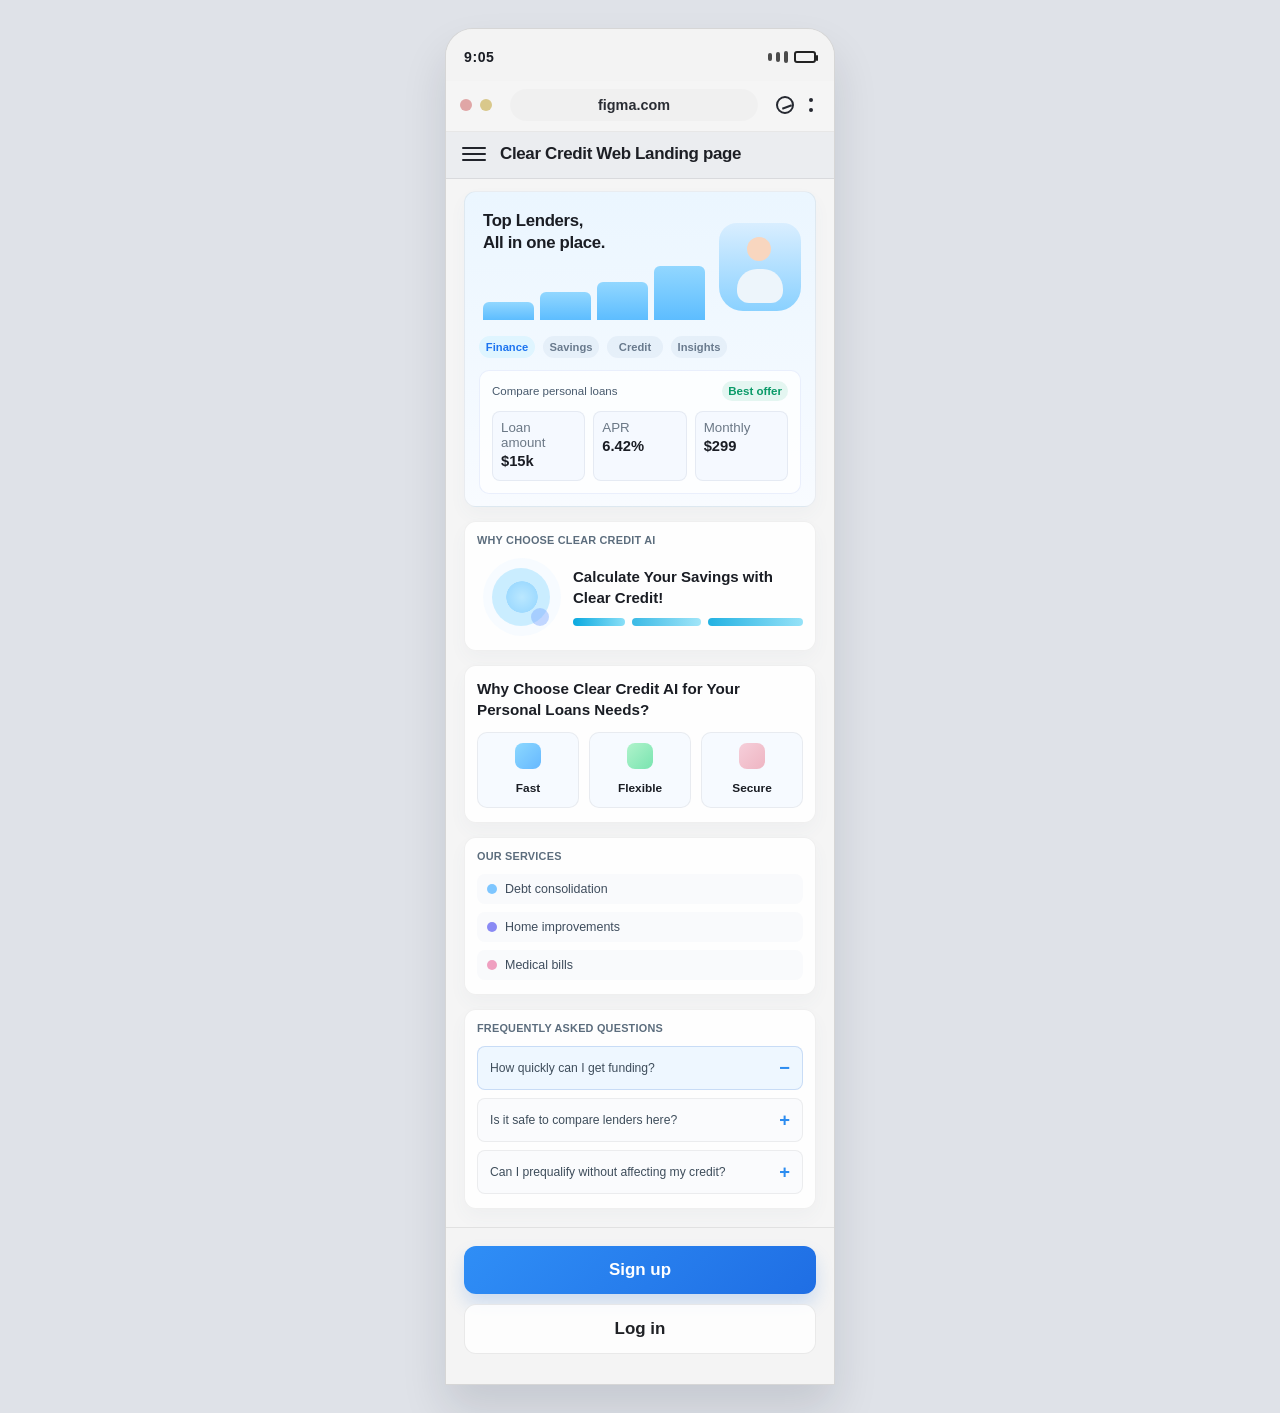
==== index.html @ 27a38cc0 "chore: initial project structure" ====
﻿<!DOCTYPE html>
<html lang="en">
  <head>
    <meta charset="UTF-8" />
    <meta name="viewport" content="width=device-width, initial-scale=1.0" />
    <title>Clear Credit Web Landing page</title>
    <link rel="stylesheet" href="css/base.css" />
    <link rel="stylesheet" href="css/layout.css" />
    <link rel="stylesheet" href="css/components.css" />
    <link rel="stylesheet" href="css/sections.css" />
  </head>
  <body>
    <div class="phone-shell">
      <div class="status-bar">
        <div class="time">9:05</div>
        <div class="status-icons" aria-label="device status">
          <span class="signal signal-1"></span>
          <span class="signal signal-2"></span>
          <span class="signal signal-3"></span>
          <span class="battery"></span>
        </div>
      </div>

      <div class="browser-bar">
        <div class="browser-controls">
          <span class="close"></span>
          <span class="minimize"></span>
        </div>
        <div class="url-bar">figma.com</div>
        <div class="browser-actions">
          <span class="share"></span>
          <span class="menu-dots"></span>
        </div>
      </div>

      <header class="page-header">
        <button class="menu-button" type="button" aria-label="Menu">
          <span></span><span></span><span></span>
        </button>
        <h1>Clear Credit Web Landing page</h1>
      </header>

      <main class="device-content">
        <section class="mock-card hero-card">
          <div class="card-top">
            <div class="mini-panel">
              <h2>Top Lenders,<br />All in one place.</h2>
              <div class="mini-graph">
                <span></span><span></span><span></span><span></span>
              </div>
            </div>
            <div class="avatar"></div>
          </div>

          <div class="pill-row">
            <span class="pill active">Finance</span>
            <span class="pill">Savings</span>
            <span class="pill">Credit</span>
            <span class="pill">Insights</span>
          </div>

          <div class="comparison-card">
            <div class="comparison-header">
              <span>Compare personal loans</span>
              <span class="small-badge">Best offer</span>
            </div>
            <div class="comparison-body">
              <div class="stat-box">
                <small>Loan amount</small>
                <strong>$15k</strong>
              </div>
              <div class="stat-box">
                <small>APR</small>
                <strong>6.42%</strong>
              </div>
              <div class="stat-box">
                <small>Monthly</small>
                <strong>$299</strong>
              </div>
            </div>
          </div>
        </section>

        <section class="mock-card feature-card">
          <div class="section-label">Why choose Clear Credit AI</div>
          <div class="feature-head">
            <div class="feature-illustration"></div>
            <div class="feature-info">
              <h3>Calculate Your Savings with Clear Credit!</h3>
              <div class="slider-row">
                <span class="bar bar-short"></span>
                <span class="bar bar-mid"></span>
                <span class="bar bar-long"></span>
              </div>
            </div>
          </div>
        </section>

        <section class="mock-card column-card">
          <h3>Why Choose Clear Credit AI for Your Personal Loans Needs?</h3>
          <div class="three-col">
            <div class="tile">
              <span class="tile-icon icon-one"></span>
              <strong>Fast</strong>
            </div>
            <div class="tile">
              <span class="tile-icon icon-two"></span>
              <strong>Flexible</strong>
            </div>
            <div class="tile">
              <span class="tile-icon icon-three"></span>
              <strong>Secure</strong>
            </div>
          </div>
        </section>

        <section class="mock-card info-card">
          <div class="section-label">Our services</div>
          <div class="service-list">
            <div class="service-item">
              <span class="dot dot-blue"></span>
              <p>Debt consolidation</p>
            </div>
            <div class="service-item">
              <span class="dot dot-purple"></span>
              <p>Home improvements</p>
            </div>
            <div class="service-item">
              <span class="dot dot-pink"></span>
              <p>Medical bills</p>
            </div>
          </div>
        </section>

        <section class="mock-card faq-card">
          <div class="section-label">Frequently asked questions</div>
          <div class="faq-item open">
            <span>How quickly can I get funding?</span>
            <strong>−</strong>
          </div>
          <div class="faq-item">
            <span>Is it safe to compare lenders here?</span>
            <strong>+</strong>
          </div>
          <div class="faq-item">
            <span>Can I prequalify without affecting my credit?</span>
            <strong>+</strong>
          </div>
        </section>
      </main>

      <footer class="cta-footer">
        <button class="cta-btn primary" type="button">Sign up</button>
        <button class="cta-btn secondary" type="button">Log in</button>
      </footer>
    </div>

    <script type="module" src="js/main.js"></script>
  </body>
</html>
---- css/base.css ----
﻿:root {
  --page-bg: #dfe2e8;
  --shell-bg: #f5f5f5;
  --card-bg: #ffffff;
  --soft-bg: #eef7ff;
  --soft-blue: #dfeeff;
  --primary: #1d73f5;
  --primary-dark: #0d4ad3;
  --text: #1a1d24;
  --muted: #6d7584;
  --line: #dfe4eb;
  --dark: #2d2d32;
  --green: #0db986;
  --shadow: 0 18px 30px rgba(21, 34, 60, 0.08);
}

* {
  box-sizing: border-box;
}

html, body {
  margin: 0;
  min-height: 100%;
  font-family: "Segoe UI", Tahoma, Geneva, Verdana, sans-serif;
  background: var(--page-bg);
  color: var(--text);
}

body {
  display: flex;
  justify-content: center;
  align-items: flex-start;
  padding: 28px 0;
}

a,
button {
  font: inherit;
}

button {
  border: 0;
  background: none;
  cursor: pointer;
}

img {
  max-width: 100%;
  display: block;
}
---- css/layout.css ----
﻿.phone-shell {
  width: 390px;
  min-height: 840px;
  background: #f2f2f2;
  border: 1px solid rgba(0, 0, 0, 0.12);
  border-radius: 32px 32px 0 0;
  box-shadow: 0 25px 45px rgba(22, 32, 50, 0.16);
  overflow: hidden;
}

.status-bar {
  display: flex;
  align-items: center;
  justify-content: space-between;
  height: 52px;
  padding: 10px 18px 0;
  background: #f3f3f3;
  font-size: 0.95rem;
  font-weight: 700;
}

.time {
  letter-spacing: 0.04em;
}

.status-icons {
  display: flex;
  align-items: center;
  gap: 6px;
}

.signal {
  width: 4px;
  border-radius: 999px;
  display: inline-block;
  background: #222;
  opacity: 0.8;
}

.signal-1 { height: 8px; }
.signal-2 { height: 10px; }
.signal-3 { height: 12px; }

.battery {
  width: 22px;
  height: 12px;
  border: 2px solid #222;
  border-radius: 3px;
  position: relative;
  display: inline-block;
  margin-left: 2px;
}

.battery::after {
  content: "";
  position: absolute;
  right: -4px;
  top: 2px;
  width: 2px;
  height: 6px;
  border-radius: 2px;
  background: #222;
}

.browser-bar {
  display: flex;
  align-items: center;
  justify-content: space-between;
  gap: 10px;
  background: #f5f5f5;
  padding: 8px 14px 10px;
  border-bottom: 1px solid rgba(0, 0, 0, 0.06);
}

.browser-controls {
  display: flex;
  align-items: center;
  gap: 8px;
}

.browser-controls span {
  width: 12px;
  height: 12px;
  border-radius: 50%;
  display: inline-block;
  background: #d2d2d2;
}

.close {
  background: #e0a6a6 !important;
}

.minimize {
  background: #d9c88b !important;
}

.url-bar {
  flex: 1;
  text-align: center;
  font-weight: 600;
  color: #2a2d34;
  background: rgba(0, 0, 0, 0.02);
  border-radius: 999px;
  padding: 8px 10px;
  margin: 0 8px;
  font-size: 0.95rem;
}

.browser-actions {
  display: flex;
  align-items: center;
  gap: 10px;
}

.share {
  width: 18px;
  height: 18px;
  border: 2px solid #2a2d34;
  border-radius: 50%;
  position: relative;
  display: inline-block;
}

.share::before {
  content: "";
  position: absolute;
  width: 8px;
  height: 2px;
  background: #2a2d34;
  left: 4px;
  top: 8px;
  transform: rotate(-20deg);
}

.menu-dots {
  position: relative;
  width: 18px;
  height: 18px;
  display: inline-block;
}

.menu-dots::before,
.menu-dots::after,
.menu-dots span {
  content: "";
  position: absolute;
  width: 4px;
  height: 4px;
  border-radius: 50%;
  background: #2a2d34;
  left: 50%;
  transform: translateX(-50%);
}

.menu-dots::before { top: 2px; }
.menu-dots::after { bottom: 2px; }
.menu-dots span { top: 7px; }

.page-header {
  display: flex;
  align-items: center;
  gap: 16px;
  background: #ebecef;
  border-bottom: 1px solid rgba(0, 0, 0, 0.08);
  padding: 10px 16px 12px;
}

.menu-button {
  width: 24px;
  height: 24px;
  display: flex;
  flex-direction: column;
  justify-content: center;
  gap: 4px;
  padding: 0;
}

.menu-button span {
  width: 100%;
  height: 2px;
  background: #1b1c20;
  border-radius: 2px;
  display: block;
}

.page-header h1 {
  margin: 0;
  font-size: 1.08rem;
  font-weight: 700;
  letter-spacing: -0.02em;
  color: #1d1f25;
}

.device-content {
  background: #f5f5f5;
  padding: 12px 18px 18px;
  display: flex;
  flex-direction: column;
  gap: 14px;
}

.mock-card {
  background: rgba(255, 255, 255, 0.88);
  border: 1px solid rgba(0, 0, 0, 0.06);
  border-radius: 12px;
  box-shadow: 0 6px 16px rgba(80, 101, 138, 0.04);
}

.hero-card {
  background: linear-gradient(180deg, #ebf6ff 0%, #f7fbff 100%);
  padding: 14px 14px 12px;
}

.card-top {
  display: flex;
  align-items: center;
  justify-content: space-between;
  gap: 8px;
}

.mini-panel {
  flex: 1;
  padding: 8px 10px 12px;
}

.mini-panel h2 {
  margin: 0 0 12px;
  font-size: 1.05rem;
  line-height: 1.3;
  letter-spacing: -0.02em;
}

.mini-graph {
  display: flex;
  align-items: end;
  gap: 6px;
  height: 50px;
}

.mini-graph span {
  display: block;
  flex: 1;
  background: linear-gradient(180deg, #8ad7ff, #5ab6ff);
  border-radius: 6px 6px 0 0;
}

.mini-graph span:nth-child(1) { height: 35%; }
.mini-graph span:nth-child(2) { height: 55%; }
.mini-graph span:nth-child(3) { height: 70%; }
.mini-graph span:nth-child(4) { height: 100%; }

.avatar {
  width: 84px;
  height: 92px;
  border-radius: 18px 18px 24px 24px;
  background: linear-gradient(180deg, #cfe8ff 0%, #8fd3ff 100%);
  position: relative;
  overflow: hidden;
}

.avatar::before {
  content: "";
  position: absolute;
  width: 26px;
  height: 26px;
  background: #f9d9c3;
  border-radius: 50%;
  left: 28px;
  top: 16px;
}

.avatar::after {
  content: "";
  position: absolute;
  width: 48px;
  height: 36px;
  background: #f4f8fb;
  border-radius: 22px 22px 10px 10px;
  left: 18px;
  bottom: 8px;
}

.pill-row {
  display: flex;
  flex-wrap: wrap;
  gap: 8px;
  padding: 10px 4px 12px;
}

.pill {
  display: inline-flex;
  align-items: center;
  justify-content: center;
  min-width: 54px;
  height: 22px;
  border-radius: 999px;
  background: rgba(115, 148, 190, 0.08);
  color: #697786;
  font-size: 0.7rem;
  font-weight: 600;
}

.pill.active {
  background: #dff5ff;
  color: #1f75f2;
}

.comparison-card {
  background: rgba(255, 255, 255, 0.8);
  border: 1px solid rgba(18, 69, 210, 0.08);
  border-radius: 10px;
  padding: 10px 12px 12px;
}

.comparison-header {
  display: flex;
  justify-content: space-between;
  align-items: center;
  font-size: 0.72rem;
  color: #3d5369;
  margin-bottom: 12px;
}

.small-badge {
  display: inline-flex;
  align-items: center;
  justify-content: center;
  padding: 4px 7px;
  border-radius: 999px;
  background: rgba(22, 180, 117, 0.1);
  color: #168c64;
  font-weight: 700;
}

.comparison-body {
  display: grid;
  grid-template-columns: repeat(3, minmax(0, 1fr));
  gap: 8px;
}

.stat-box {
  background: #f8fbff;
  border-radius: 8px;
  padding: 8px 8px 10px;
  border: 1px solid var(--line);
}

.stat-box small {
  display: block;
  color: #6a7585;
  margin-bottom: 2px;
}

.stat-box strong {
  font-size: 0.9rem;
}

.feature-card {
  padding: 12px 12px 14px;
}

.section-label {
  font-size: 0.68rem;
  letter-spacing: 0.02em;
  text-transform: uppercase;
  color: #5c6d7d;
  font-weight: 700;
  margin-bottom: 12px;
}

.feature-head {
  display: flex;
  align-items: center;
  gap: 12px;
}

.feature-illustration {
  width: 78px;
  height: 78px;
  border-radius: 50%;
  background: radial-gradient(circle at center, #dff2ff 0%, #b3e4ff 28%, #f5f8fb 30%, #f5f8fb 100%);
  position: relative;
  margin-left: 6px;
}

.feature-illustration::before,
.feature-illustration::after {
  content: "";
  position: absolute;
  border-radius: 50%;
}

.feature-illustration::before {
  left: 9px;
  top: 12px;
  width: 58px;
  height: 58px;
  background: rgba(117, 214, 255, 0.35);
}

.feature-illustration::after {
  right: 12px;
  bottom: 10px;
  width: 18px;
  height: 18px;
  background: rgba(120, 179, 255, 0.4);
}

.feature-info {
  flex: 1;
}

.feature-info h3 {
  margin: 0 0 10px;
  font-size: 0.94rem;
  line-height: 1.4;
}

.slider-row {
  display: flex;
  align-items: center;
  gap: 7px;
}

.bar {
  display: block;
  height: 8px;
  border-radius: 999px;
  background: linear-gradient(90deg, #0ca7db, #7bd5ee);
}

.bar-short { width: 32%; }
.bar-mid { width: 42%; opacity: 0.8; }
.bar-long { width: 58%; opacity: 0.9; }

.column-card {
  padding: 12px 12px 14px;
}

.column-card h3 {
  margin: 0 0 12px;
  font-size: 0.95rem;
  line-height: 1.45;
}

.three-col {
  display: grid;
  grid-template-columns: repeat(3, minmax(0, 1fr));
  gap: 10px;
}

.tile {
  background: #f5f9ff;
  border: 1px solid var(--line);
  border-radius: 10px;
  padding: 10px 8px 12px;
  text-align: center;
}

.tile-icon {
  width: 26px;
  height: 26px;
  display: inline-block;
  border-radius: 8px;
  margin-bottom: 6px;
}

.icon-one { background: linear-gradient(135deg, #8ad9ff, #69b5ff); }
.icon-two { background: linear-gradient(135deg, #b7f5cb, #6fe6b0); }
.icon-three { background: linear-gradient(135deg, #f9d0d8, #f3a2b3); }

.tile strong {
  display: block;
  font-size: 0.74rem;
}

.info-card {
  padding: 12px;
}

.service-list {
  display: grid;
  gap: 8px;
}

.service-item {
  display: flex;
  align-items: center;
  gap: 8px;
  background: #f9fafc;
  border-radius: 8px;
  padding: 8px 10px;
}

.service-item p {
  margin: 0;
  font-size: 0.8rem;
  color: #3e4d5d;
}

.dot {
  width: 10px;
  height: 10px;
  border-radius: 50%;
  display: inline-block;
}

.dot-blue { background: #6ebcff; }
.dot-purple { background: #8f86f4; }
.dot-pink { background: #eb9bbc; }

.faq-card {
  padding: 12px 12px 10px;
}

.faq-item {
  display: flex;
  align-items: center;
  justify-content: space-between;
  gap: 10px;
  background: #fafbfd;
  border: 1px solid var(--line);
  border-radius: 8px;
  padding: 10px 12px;
  font-size: 0.76rem;
  color: #3f4d5a;
  margin-top: 8px;
}

.faq-item strong {
  font-size: 1.1rem;
  color: #2d87f0;
}

.faq-item.open {
  background: #eef7ff;
  border-color: rgba(25, 93, 204, 0.18);
}

.cta-footer {
  background: #f4f4f4;
  border-top: 1px solid rgba(0, 0, 0, 0.08);
  padding: 18px 18px 20px;
}

.cta-btn {
  width: 100%;
  padding: 14px 18px;
  border-radius: 12px;
  font-weight: 700;
  font-size: 1.06rem;
  margin-bottom: 10px;
}

.cta-btn.primary {
  background: linear-gradient(135deg, #2b8df6, #1d6ae4);
  color: #fff;
  box-shadow: 0 12px 20px rgba(32, 104, 214, 0.18);
}

.cta-btn.secondary {
  background: rgba(255, 255, 255, 0.9);
  color: #1d2129;
  border: 1px solid rgba(0, 0, 0, 0.08);
}
---- css/components.css ----
﻿.page-header h1,
.device-content,
.browser-bar,
.status-bar,
.cta-footer,
.page-header {
  max-width: 100%;
}

.browser-actions .menu-dots {
  position: relative;
}

.browser-actions .menu-dots span {
  position: absolute;
  width: 4px;
  height: 4px;
  border-radius: 50%;
  background: #2d2d32;
  left: 50%;
  transform: translateX(-50%);
}

.browser-actions .menu-dots::before,
.browser-actions .menu-dots::after {
  content: "";
  position: absolute;
  width: 4px;
  height: 4px;
  border-radius: 50%;
  background: #2d2d32;
  left: 50%;
  transform: translateX(-50%);
}

.browser-actions .menu-dots::before { top: 0; }
.browser-actions .menu-dots::after { bottom: 0; }
.browser-actions .menu-dots span { top: 7px; }
---- css/sections.css ----
﻿.phone-shell {
  position: relative;
  width: 390px;
  min-height: 840px;
  background: #f3f3f3;
  border-radius: 28px 28px 0 0;
  border: 1px solid rgba(0, 0, 0, 0.12);
  box-shadow: 0 25px 45px rgba(20, 28, 38, 0.12);
  overflow: hidden;
}

.phone-shell::before,
.phone-shell::after {
  content: "";
  position: absolute;
  border-radius: 50%;
  background: rgba(127, 200, 255, 0.18);
  z-index: 0;
}

.phone-shell::before {
  width: 260px;
  height: 260px;
  left: -110px;
  top: 150px;
}

.phone-shell::after {
  width: 260px;
  height: 260px;
  right: -110px;
  bottom: 150px;
}

.status-bar,
.browser-bar,
.page-header,
.device-content,
.cta-footer {
  position: relative;
  z-index: 1;
}

.status-bar {
  display: flex;
  justify-content: space-between;
  align-items: center;
  padding: 12px 18px 8px;
  background: #f3f3f3;
  font-size: 0.88rem;
  font-weight: 700;
}

.status-icons {
  display: flex;
  align-items: center;
  gap: 4px;
}

.signal {
  display: inline-block;
  width: 4px;
  border-radius: 999px;
  background: #222;
}

.signal-1 { height: 8px; }
.signal-2 { height: 10px; }
.signal-3 { height: 12px; }

.battery {
  width: 22px;
  height: 12px;
  border: 2px solid #222;
  border-radius: 3px;
  position: relative;
  display: inline-block;
}

.battery::after {
  content: "";
  position: absolute;
  right: -4px;
  top: 2px;
  width: 2px;
  height: 6px;
  border-radius: 2px;
  background: #222;
}

.browser-bar {
  display: flex;
  align-items: center;
  justify-content: space-between;
  gap: 10px;
  background: #f5f5f5;
  padding: 8px 14px 10px;
  border-bottom: 1px solid rgba(0,0,0,0.06);
}

.browser-controls,
.browser-actions {
  display: flex;
  align-items: center;
  gap: 8px;
}

.browser-controls span {
  display: inline-block;
  width: 12px;
  height: 12px;
  border-radius: 50%;
  background: #d8d8d8;
}

.browser-controls .close { background: #d9a4a4; }
.browser-controls .minimize { background: #d7cf97; }

.url-bar {
  flex: 1;
  padding: 8px 12px;
  text-align: center;
  background: rgba(0,0,0,0.02);
  border-radius: 999px;
  font-size: 0.9rem;
  font-weight: 600;
}

.browser-actions .share {
  width: 18px;
  height: 18px;
  border: 2px solid #262931;
  border-radius: 50%;
  position: relative;
}

.browser-actions .share::before {
  content: "";
  position: absolute;
  width: 10px;
  height: 2px;
  background: #262931;
  left: 4px;
  top: 8px;
  transform: rotate(-20deg);
}

.browser-actions .menu-dots {
  width: 18px;
  height: 18px;
  position: relative;
}

.browser-actions .menu-dots::before,
.browser-actions .menu-dots::after,
.browser-actions .menu-dots span {
  content: "";
  position: absolute;
  left: 50%;
  width: 4px;
  height: 4px;
  border-radius: 50%;
  background: #262931;
  transform: translateX(-50%);
}

.browser-actions .menu-dots::before { top: 2px; }
.browser-actions .menu-dots::after { bottom: 2px; }
.browser-actions .menu-dots span { top: 7px; }

.page-header {
  display: flex;
  align-items: center;
  gap: 14px;
  background: #ebedf0;
  padding: 10px 16px 12px;
  border-bottom: 1px solid rgba(0,0,0,0.08);
}

.menu-button {
  width: 24px;
  height: 24px;
  display: flex;
  flex-direction: column;
  justify-content: center;
  gap: 4px;
  padding: 0;
}

.menu-button span {
  display: block;
  height: 2px;
  width: 100%;
  border-radius: 2px;
  background: #21242b;
}

.page-header h1 {
  margin: 0;
  font-size: 1.06rem;
  font-weight: 700;
  letter-spacing: -0.02em;
}

.device-content {
  position: relative;
  display: flex;
  flex-direction: column;
  gap: 14px;
  background: #f5f5f5;
  padding: 12px 18px 18px;
}

.device-content::before {
  content: "";
  position: absolute;
  left: 50%;
  top: 24px;
  width: 210px;
  height: 210px;
  border-radius: 50%;
  transform: translateX(-50%);
  background: rgba(136, 208, 255, 0.12);
  z-index: 0;
}

.mock-card {
  position: relative;
  z-index: 1;
  background: rgba(255,255,255,0.9);
  border: 1px solid rgba(0,0,0,0.06);
  border-radius: 12px;
  box-shadow: 0 8px 18px rgba(85, 96, 116, 0.04);
}

.hero-card {
  background: linear-gradient(180deg, #ebf6ff 0%, #f8fbff 100%);
  padding: 14px 14px 12px;
}

.card-top {
  display: flex;
  justify-content: space-between;
  align-items: center;
  gap: 10px;
}

.mini-panel {
  flex: 1;
  padding: 4px 4px 8px;
}

.mini-panel h2 {
  margin: 0 0 12px;
  font-size: 1.05rem;
  line-height: 1.3;
  letter-spacing: -0.02em;
}

.mini-graph {
  display: flex;
  align-items: end;
  gap: 6px;
  height: 54px;
}

.mini-graph span {
  display: block;
  flex: 1;
  background: linear-gradient(180deg, #92d7ff, #5dbdff);
  border-radius: 6px 6px 0 0;
}

.mini-graph span:nth-child(1) { height: 32%; }
.mini-graph span:nth-child(2) { height: 52%; }
.mini-graph span:nth-child(3) { height: 70%; }
.mini-graph span:nth-child(4) { height: 100%; }

.avatar {
  width: 82px;
  height: 88px;
  border-radius: 18px 18px 24px 24px;
  background: linear-gradient(180deg, #d9eeff 0%, #8ad1ff 100%);
  position: relative;
  overflow: hidden;
}

.avatar::before {
  content: "";
  position: absolute;
  width: 24px;
  height: 24px;
  border-radius: 50%;
  left: 28px;
  top: 14px;
  background: #f8d6bf;
}

.avatar::after {
  content: "";
  position: absolute;
  left: 18px;
  bottom: 8px;
  width: 46px;
  height: 34px;
  border-radius: 20px 20px 12px 12px;
  background: #edf5fb;
}

.pill-row {
  display: flex;
  flex-wrap: wrap;
  gap: 8px;
  padding: 8px 0 12px;
}

.pill {
  background: rgba(90, 130, 180, 0.08);
  color: #697a8d;
  border-radius: 999px;
  display: inline-flex;
  align-items: center;
  justify-content: center;
  min-width: 56px;
  height: 22px;
  font-size: 0.7rem;
  font-weight: 600;
}

.pill.active {
  background: #dff5ff;
  color: #1d74f0;
}

.comparison-card {
  background: rgba(255,255,255,0.72);
  border: 1px solid rgba(18, 69, 210, 0.08);
  border-radius: 10px;
  padding: 10px 12px 12px;
}

.comparison-header {
  display: flex;
  justify-content: space-between;
  align-items: center;
  color: #485a6d;
  font-size: 0.72rem;
  margin-bottom: 10px;
}

.small-badge {
  display: inline-flex;
  padding: 4px 6px;
  border-radius: 999px;
  background: rgba(24, 180, 119, 0.1);
  color: #0a9a68;
  font-weight: 700;
}

.comparison-body {
  display: grid;
  grid-template-columns: repeat(3, minmax(0, 1fr));
  gap: 8px;
}

.stat-box {
  background: #f5f9ff;
  border: 1px solid rgba(23, 47, 84, 0.07);
  border-radius: 8px;
  padding: 8px 8px 10px;
}

.stat-box small {
  display: block;
  color: #6b7886;
  margin-bottom: 2px;
}

.stat-box strong {
  font-size: 0.92rem;
}

.feature-card,
.column-card,
.info-card,
.faq-card {
  padding: 12px 12px 14px;
}

.feature-head {
  display: flex;
  align-items: center;
  gap: 12px;
}

.feature-illustration {
  width: 78px;
  height: 78px;
  border-radius: 50%;
  position: relative;
  background: radial-gradient(circle at center, #dff3ff 0%, #b4dfff 28%, #f7fbff 29%, #f7fbff 100%);
}

.feature-illustration::before,
.feature-illustration::after {
  content: "";
  position: absolute;
  border-radius: 50%;
}

.feature-illustration::before {
  width: 58px;
  height: 58px;
  left: 9px;
  top: 10px;
  background: rgba(118, 209, 255, 0.35);
}

.feature-illustration::after {
  width: 18px;
  height: 18px;
  right: 12px;
  bottom: 10px;
  background: rgba(113, 160, 255, 0.4);
}

.feature-info {
  flex: 1;
}

.feature-info h3 {
  margin: 0 0 10px;
  font-size: 0.94rem;
  line-height: 1.38;
}

.slider-row {
  display: flex;
  align-items: center;
  gap: 7px;
}

.bar {
  display: block;
  height: 8px;
  border-radius: 999px;
  background: linear-gradient(90deg, #0aa9df, #8adff7);
}

.bar-short { width: 32%; }
.bar-mid { width: 42%; }
.bar-long { width: 58%; }

.column-card h3 {
  margin: 0 0 12px;
  font-size: 0.95rem;
  line-height: 1.4;
}

.three-col {
  display: grid;
  grid-template-columns: repeat(3, minmax(0, 1fr));
  gap: 10px;
}

.tile {
  background: #f6faff;
  border: 1px solid rgba(0,0,0,0.06);
  border-radius: 10px;
  text-align: center;
  padding: 10px 8px 12px;
}

.tile-icon {
  display: inline-block;
  width: 26px;
  height: 26px;
  border-radius: 8px;
  margin-bottom: 8px;
}

.icon-one { background: linear-gradient(135deg, #8cd8ff, #66b8ff); }
.icon-two { background: linear-gradient(135deg, #b0f3cb, #79e4b0); }
.icon-three { background: linear-gradient(135deg, #f6cfda, #eeb5c2); }

.tile strong {
  display: block;
  font-size: 0.74rem;
}

.service-list {
  display: grid;
  gap: 8px;
}

.service-item {
  display: flex;
  align-items: center;
  gap: 8px;
  padding: 8px 10px;
  border-radius: 8px;
  background: #f9fafc;
}

.service-item p {
  margin: 0;
  font-size: 0.78rem;
  color: #3f4d5d;
}

.dot {
  width: 10px;
  height: 10px;
  border-radius: 50%;
  display: inline-block;
}

.dot-blue { background: #7ec6ff; }
.dot-purple { background: #8a8af4; }
.dot-pink { background: #ef9fc0; }

.faq-item {
  display: flex;
  align-items: center;
  justify-content: space-between;
  gap: 10px;
  background: #fafbfd;
  border: 1px solid rgba(0,0,0,0.06);
  border-radius: 8px;
  padding: 10px 12px;
  font-size: 0.76rem;
  color: #3e4d5b;
  margin-top: 8px;
}

.faq-item strong {
  font-size: 1.15rem;
  color: #2c8cf0;
}

.faq-item.open {
  background: #eef7ff;
  border-color: rgba(30, 97, 205, 0.18);
}

.cta-footer {
  background: #f4f4f4;
  border-top: 1px solid rgba(0,0,0,0.08);
  padding: 18px 18px 20px;
}

.cta-btn {
  width: 100%;
  border-radius: 12px;
  padding: 14px 18px;
  font-size: 1.06rem;
  font-weight: 700;
  margin-bottom: 10px;
}

.cta-btn.primary {
  background: linear-gradient(135deg, #2f8ef6, #1f6ee4);
  color: #fff;
  box-shadow: 0 10px 18px rgba(28, 111, 220, 0.18);
}

.cta-btn.secondary {
  background: rgba(255,255,255,0.81);
  color: #1f2125;
  border: 1px solid rgba(0,0,0,0.08);
}

@media (max-width: 420px) {
  .phone-shell {
    width: 100vw;
    border-radius: 0;
  }
}
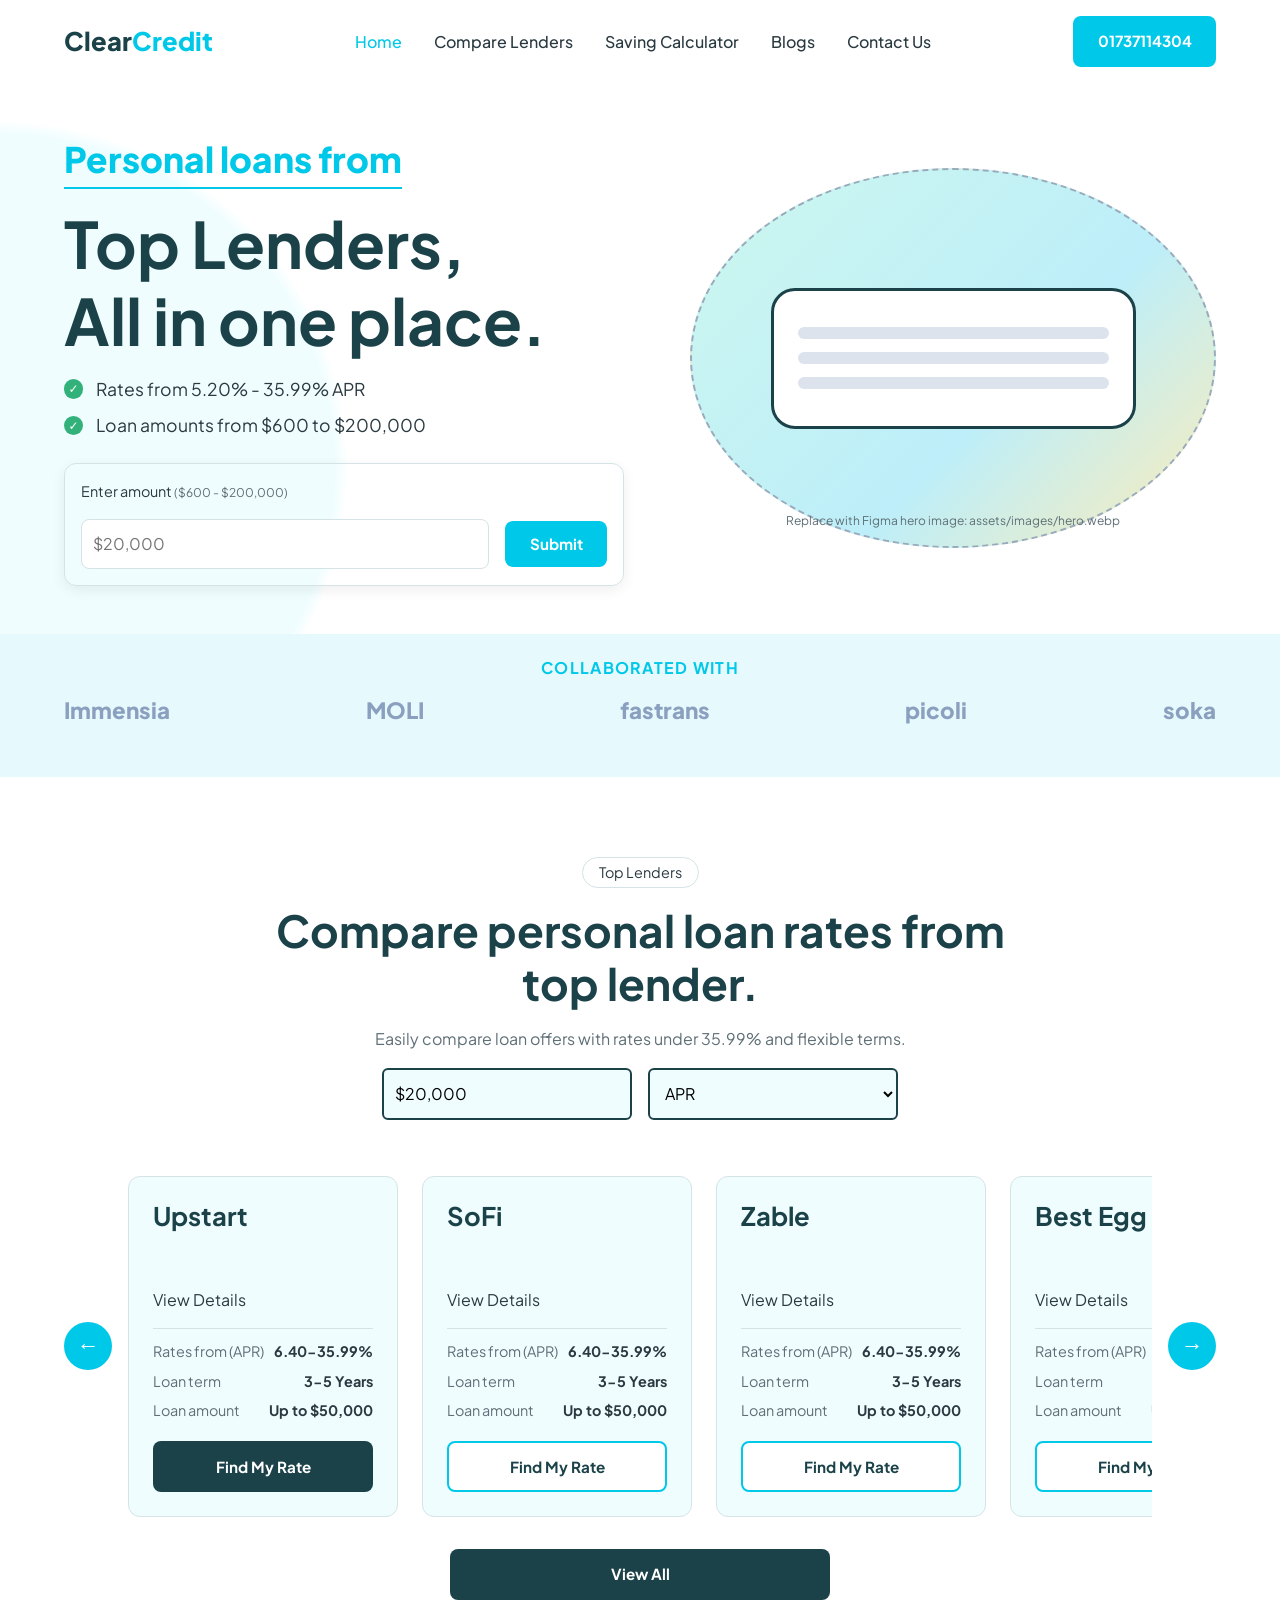
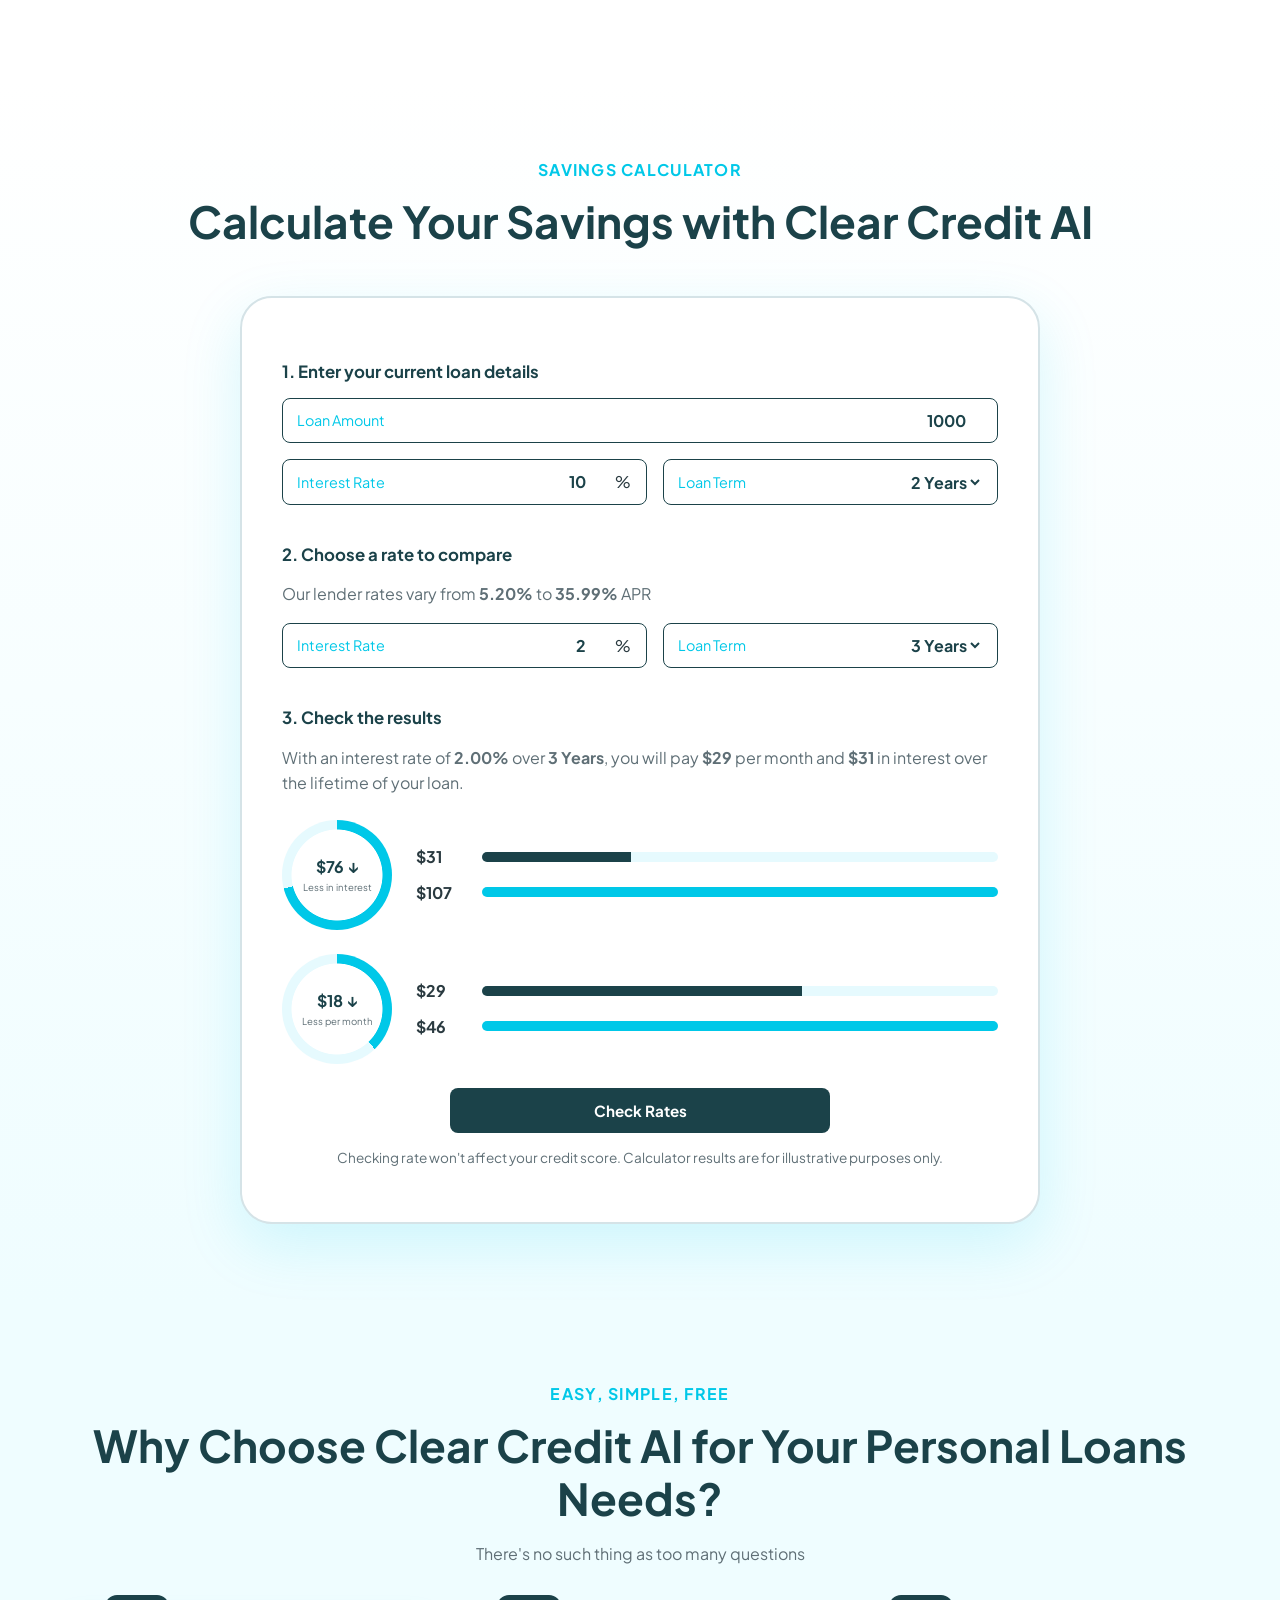
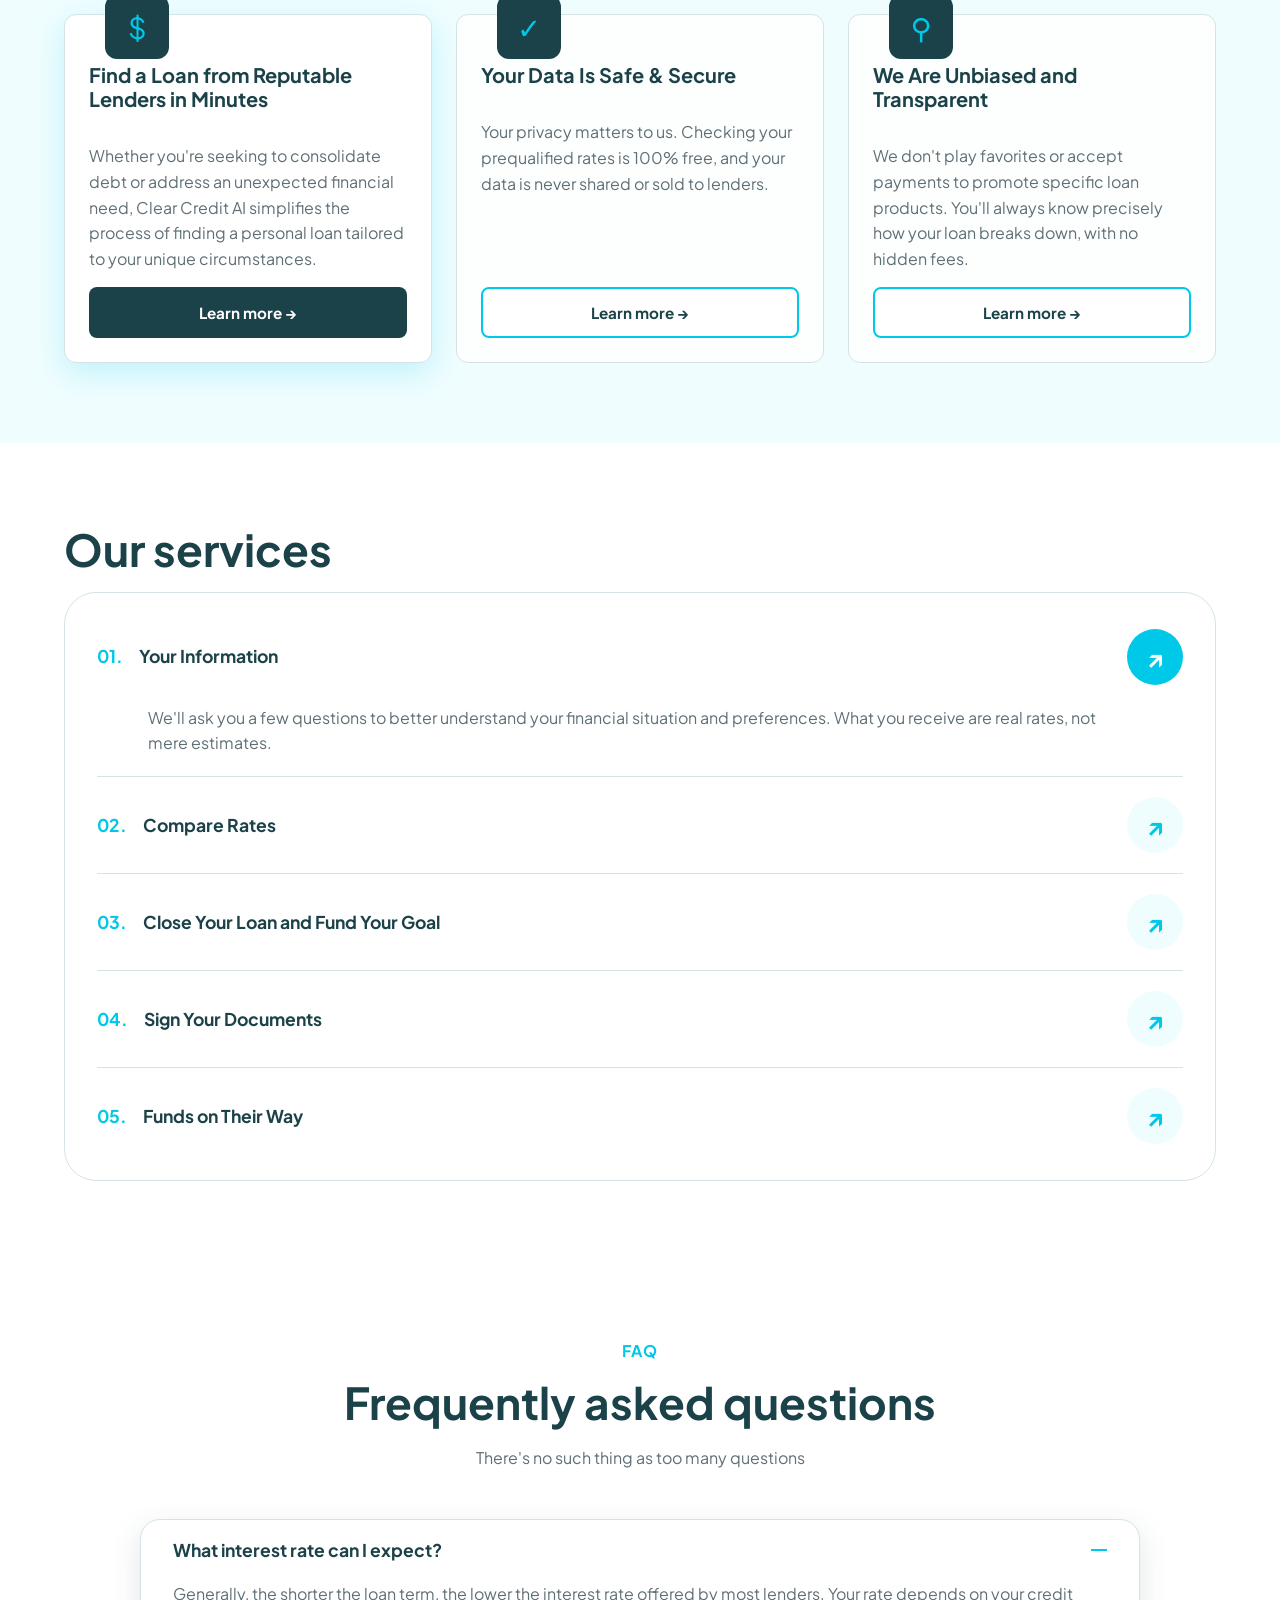
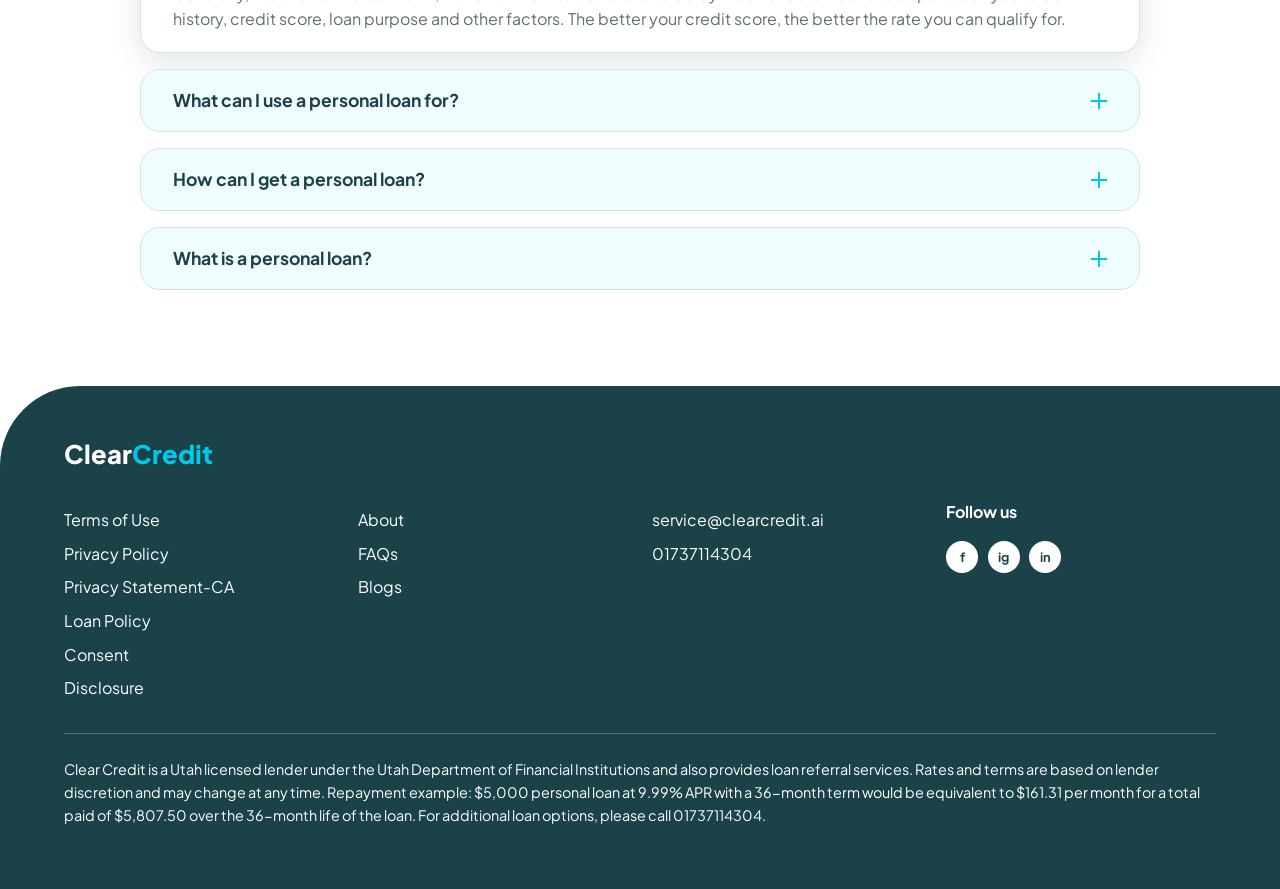
==== commit 4e1d6a44: "fix: move project files to repo root" ====
--- a/index.html
+++ b/index.html
@@ -1,160 +1,176 @@
-﻿<!DOCTYPE html>
+<!DOCTYPE html>
 <html lang="en">
-  <head>
-    <meta charset="UTF-8" />
-    <meta name="viewport" content="width=device-width, initial-scale=1.0" />
-    <title>Clear Credit Web Landing page</title>
-    <link rel="stylesheet" href="css/base.css" />
-    <link rel="stylesheet" href="css/layout.css" />
-    <link rel="stylesheet" href="css/components.css" />
-    <link rel="stylesheet" href="css/sections.css" />
-  </head>
-  <body>
-    <div class="phone-shell">
-      <div class="status-bar">
-        <div class="time">9:05</div>
-        <div class="status-icons" aria-label="device status">
-          <span class="signal signal-1"></span>
-          <span class="signal signal-2"></span>
-          <span class="signal signal-3"></span>
-          <span class="battery"></span>
+<head>
+  <meta charset="UTF-8">
+  <meta name="viewport" content="width=device-width, initial-scale=1.0">
+  <meta name="description" content="Compare personal loan rates from top lenders with Clear Credit.">
+  <title>Clear Credit | Personal Loans from Top Lenders</title>
+  <link rel="preconnect" href="https://fonts.googleapis.com">
+  <link rel="preconnect" href="https://fonts.gstatic.com" crossorigin>
+  <link href="https://fonts.googleapis.com/css2?family=Plus+Jakarta+Sans:wght@400;500;600;700;800&display=swap" rel="stylesheet">
+  <link rel="stylesheet" href="css/base.css">
+  <link rel="stylesheet" href="css/layout.css">
+  <link rel="stylesheet" href="css/components.css">
+  <link rel="stylesheet" href="css/sections.css">
+</head>
+<body>
+<a class="skip-link" href="#main">Skip to main content</a>
+
+<header class="site-header">
+  <div class="container header-inner">
+    <a class="logo" href="#top" aria-label="Clear Credit home">Clear<span>Credit</span></a>
+    <button class="nav-toggle" aria-expanded="false" aria-controls="nav" aria-label="Toggle menu">&#9776;</button>
+    <nav id="nav" class="nav" aria-label="Main">
+      <a href="#top" class="active">Home</a>
+      <a href="#compare">Compare Lenders</a>
+      <a href="#calculator">Saving Calculator</a>
+      <a href="#faq">Blogs</a>
+      <a href="#contact">Contact Us</a>
+    </nav>
+    <a class="btn btn-accent phone" href="tel:+8801737114304">01737114304</a>
+  </div>
+</header>
+
+<main id="main">
+  <section class="hero" id="top">
+    <div class="container hero-grid">
+      <div>
+        <p class="hero-kicker">Personal loans from</p>
+        <h1>Top Lenders,<br>All in one place.</h1>
+        <ul class="checks">
+          <li>Rates from 5.20% - 35.99% APR</li>
+          <li>Loan amounts from $600 to $200,000</li>
+        </ul>
+        <form class="amount-form" id="amountForm">
+          <label for="heroAmount">Enter amount <small>($600 - $200,000)</small></label>
+          <input id="heroAmount" type="number" min="600" max="200000" placeholder="$20,000">
+          <button class="btn btn-accent" type="submit">Submit</button>
+        </form>
+      </div>
+      <div class="hero-visual" role="img" aria-label="Woman checking loan offers on her phone">
+        <div class="tag-card"><i></i><i></i><i></i></div>
+        <span class="hero-note">Replace with Figma hero image: assets/images/hero.webp</span>
+      </div>
+    </div>
+  </section>
+
+  <section class="partners" aria-label="Partners">
+    <h2 class="eyebrow">Collaborated with</h2>
+    <div class="container partner-row">
+      <span>Immensia</span><span>MOLI</span><span>fastrans</span><span>picoli</span><span>soka</span>
+    </div>
+  </section>
+
+  <section class="section compare" id="compare">
+    <div class="container center">
+      <span class="pill">Top Lenders</span>
+      <h2>Compare personal loan rates from top lender.</h2>
+      <p class="sub">Easily compare loan offers with rates under 35.99% and flexible terms.</p>
+      <div class="filters">
+        <input type="text" aria-label="Loan amount" value="$20,000">
+        <select aria-label="Sort by"><option>APR</option><option>Term</option></select>
+      </div>
+      <div class="slider" data-slider>
+        <button class="arrow" data-prev aria-label="Previous">&larr;</button>
+        <div class="track" id="lenderTrack" tabindex="0" aria-label="Lender offers"></div>
+        <button class="arrow" data-next aria-label="Next">&rarr;</button>
+      </div>
+      <a class="btn btn-dark btn-wide" href="#compare">View All</a>
+    </div>
+  </section>
+
+  <section class="section calculator" id="calculator">
+    <div class="container center">
+      <h2 class="eyebrow">Savings Calculator</h2>
+      <h2>Calculate Your Savings with Clear Credit AI</h2>
+      <form class="calc-card" id="calcForm" novalidate>
+        <h3>1. Enter your current loan details</h3>
+        <label class="field"><span>Loan Amount</span><input id="amount" type="number" min="100" value="1000"></label>
+        <div class="row">
+          <label class="field"><span>Interest Rate</span><input id="rateOld" type="number" min="0" step="0.01" value="10"> %</label>
+          <label class="field"><span>Loan Term</span><select id="termOld"></select></label>
         </div>
+        <h3>2. Choose a rate to compare</h3>
+        <p class="muted">Our lender rates vary from <b>5.20%</b> to <b>35.99%</b> APR</p>
+        <div class="row">
+          <label class="field"><span>Interest Rate</span><input id="rateNew" type="number" min="0" step="0.01" value="2"> %</label>
+          <label class="field"><span>Loan Term</span><select id="termNew"></select></label>
+        </div>
+        <h3>3. Check the results</h3>
+        <p class="muted" id="summary" aria-live="polite"></p>
+        <div class="result">
+          <div class="ring" id="ringInterest"><b id="saveInterest"></b><small>Less in interest</small></div>
+          <div class="bars">
+            <div class="bar"><b id="newInterest"></b><i><u id="barNewInt"></u></i></div>
+            <div class="bar"><b id="oldInterest"></b><i><u id="barOldInt" class="light"></u></i></div>
+          </div>
+        </div>
+        <div class="result">
+          <div class="ring" id="ringMonthly"><b id="saveMonthly"></b><small>Less per month</small></div>
+          <div class="bars">
+            <div class="bar"><b id="newMonthly"></b><i><u id="barNewMo"></u></i></div>
+            <div class="bar"><b id="oldMonthly"></b><i><u id="barOldMo" class="light"></u></i></div>
+          </div>
+        </div>
+        <button class="btn btn-dark btn-wide" type="button">Check Rates</button>
+        <p class="fine">Checking rate won't affect your credit score. Calculator results are for illustrative purposes only.</p>
+      </form>
+    </div>
+  </section>
+
+  <section class="section why">
+    <div class="container center">
+      <h2 class="eyebrow">Easy, Simple, Free</h2>
+      <h2>Why Choose Clear Credit AI for Your Personal Loans Needs?</h2>
+      <p class="sub">There's no such thing as too many questions</p>
+      <div class="cards">
+        <article class="card featured"><span class="icon">$</span><h3>Find a Loan from Reputable Lenders in Minutes</h3><p>Whether you're seeking to consolidate debt or address an unexpected financial need, Clear Credit AI simplifies the process of finding a personal loan tailored to your unique circumstances.</p><a class="btn btn-dark" href="#calculator">Learn more &rarr;</a></article>
+        <article class="card"><span class="icon">&#10003;</span><h3>Your Data Is Safe &amp; Secure</h3><p>Your privacy matters to us. Checking your prequalified rates is 100% free, and your data is never shared or sold to lenders.</p><a class="btn btn-outline" href="#calculator">Learn more &rarr;</a></article>
+        <article class="card"><span class="icon">&#9906;</span><h3>We Are Unbiased and Transparent</h3><p>We don't play favorites or accept payments to promote specific loan products. You'll always know precisely how your loan breaks down, with no hidden fees.</p><a class="btn btn-outline" href="#calculator">Learn more &rarr;</a></article>
       </div>
+    </div>
+  </section>
 
-      <div class="browser-bar">
-        <div class="browser-controls">
-          <span class="close"></span>
-          <span class="minimize"></span>
-        </div>
-        <div class="url-bar">figma.com</div>
-        <div class="browser-actions">
-          <span class="share"></span>
-          <span class="menu-dots"></span>
-        </div>
+  <section class="section services">
+    <div class="container">
+      <h2>Our services</h2>
+      <div class="acc services-list" data-accordion>
+        <div class="acc-item open"><h3><button class="acc-btn" aria-expanded="true"><b>01.</b> Your Information <span class="go">&#8599;</span></button></h3><div class="acc-panel"><p>We'll ask you a few questions to better understand your financial situation and preferences. What you receive are real rates, not mere estimates.</p></div></div>
+        <div class="acc-item"><h3><button class="acc-btn" aria-expanded="false"><b>02.</b> Compare Rates <span class="go">&#8599;</span></button></h3><div class="acc-panel" hidden><p>Review offers from multiple lenders side by side and choose the rate and term that fit you.</p></div></div>
+        <div class="acc-item"><h3><button class="acc-btn" aria-expanded="false"><b>03.</b> Close Your Loan and Fund Your Goal <span class="go">&#8599;</span></button></h3><div class="acc-panel" hidden><p>Pick your lender, confirm the details and finish your application online.</p></div></div>
+        <div class="acc-item"><h3><button class="acc-btn" aria-expanded="false"><b>04.</b> Sign Your Documents <span class="go">&#8599;</span></button></h3><div class="acc-panel" hidden><p>Review and e-sign your loan documents securely from any device.</p></div></div>
+        <div class="acc-item"><h3><button class="acc-btn" aria-expanded="false"><b>05.</b> Funds on Their Way <span class="go">&#8599;</span></button></h3><div class="acc-panel" hidden><p>Once approved, funds are sent directly to your bank account.</p></div></div>
       </div>
+    </div>
+  </section>
 
-      <header class="page-header">
-        <button class="menu-button" type="button" aria-label="Menu">
-          <span></span><span></span><span></span>
-        </button>
-        <h1>Clear Credit Web Landing page</h1>
-      </header>
+  <section class="section faq" id="faq">
+    <div class="container center">
+      <h2 class="eyebrow">FAQ</h2>
+      <h2>Frequently asked questions</h2>
+      <p class="sub">There's no such thing as too many questions</p>
+      <div class="acc faq-list" data-accordion>
+        <div class="acc-item open"><h3><button class="acc-btn" aria-expanded="true">What interest rate can I expect?<span class="pm"></span></button></h3><div class="acc-panel"><p>Generally, the shorter the loan term, the lower the interest rate offered by most lenders. Your rate depends on your credit history, credit score, loan purpose and other factors. The better your credit score, the better the rate you can qualify for.</p></div></div>
+        <div class="acc-item"><h3><button class="acc-btn" aria-expanded="false">What can I use a personal loan for?<span class="pm"></span></button></h3><div class="acc-panel" hidden><p>Debt consolidation, home improvement, medical bills, major purchases and more.</p></div></div>
+        <div class="acc-item"><h3><button class="acc-btn" aria-expanded="false">How can I get a personal loan?<span class="pm"></span></button></h3><div class="acc-panel" hidden><p>Enter your amount, compare offers, choose a lender and complete the application online.</p></div></div>
+        <div class="acc-item"><h3><button class="acc-btn" aria-expanded="false">What is a personal loan?<span class="pm"></span></button></h3><div class="acc-panel" hidden><p>A personal loan is money you borrow and repay in fixed monthly payments over a set term.</p></div></div>
+      </div>
+    </div>
+  </section>
+</main>
 
-      <main class="device-content">
-        <section class="mock-card hero-card">
-          <div class="card-top">
-            <div class="mini-panel">
-              <h2>Top Lenders,<br />All in one place.</h2>
-              <div class="mini-graph">
-                <span></span><span></span><span></span><span></span>
-              </div>
-            </div>
-            <div class="avatar"></div>
-          </div>
-
-          <div class="pill-row">
-            <span class="pill active">Finance</span>
-            <span class="pill">Savings</span>
-            <span class="pill">Credit</span>
-            <span class="pill">Insights</span>
-          </div>
-
-          <div class="comparison-card">
-            <div class="comparison-header">
-              <span>Compare personal loans</span>
-              <span class="small-badge">Best offer</span>
-            </div>
-            <div class="comparison-body">
-              <div class="stat-box">
-                <small>Loan amount</small>
-                <strong>$15k</strong>
-              </div>
-              <div class="stat-box">
-                <small>APR</small>
-                <strong>6.42%</strong>
-              </div>
-              <div class="stat-box">
-                <small>Monthly</small>
-                <strong>$299</strong>
-              </div>
-            </div>
-          </div>
-        </section>
-
-        <section class="mock-card feature-card">
-          <div class="section-label">Why choose Clear Credit AI</div>
-          <div class="feature-head">
-            <div class="feature-illustration"></div>
-            <div class="feature-info">
-              <h3>Calculate Your Savings with Clear Credit!</h3>
-              <div class="slider-row">
-                <span class="bar bar-short"></span>
-                <span class="bar bar-mid"></span>
-                <span class="bar bar-long"></span>
-              </div>
-            </div>
-          </div>
-        </section>
-
-        <section class="mock-card column-card">
-          <h3>Why Choose Clear Credit AI for Your Personal Loans Needs?</h3>
-          <div class="three-col">
-            <div class="tile">
-              <span class="tile-icon icon-one"></span>
-              <strong>Fast</strong>
-            </div>
-            <div class="tile">
-              <span class="tile-icon icon-two"></span>
-              <strong>Flexible</strong>
-            </div>
-            <div class="tile">
-              <span class="tile-icon icon-three"></span>
-              <strong>Secure</strong>
-            </div>
-          </div>
-        </section>
-
-        <section class="mock-card info-card">
-          <div class="section-label">Our services</div>
-          <div class="service-list">
-            <div class="service-item">
-              <span class="dot dot-blue"></span>
-              <p>Debt consolidation</p>
-            </div>
-            <div class="service-item">
-              <span class="dot dot-purple"></span>
-              <p>Home improvements</p>
-            </div>
-            <div class="service-item">
-              <span class="dot dot-pink"></span>
-              <p>Medical bills</p>
-            </div>
-          </div>
-        </section>
-
-        <section class="mock-card faq-card">
-          <div class="section-label">Frequently asked questions</div>
-          <div class="faq-item open">
-            <span>How quickly can I get funding?</span>
-            <strong>−</strong>
-          </div>
-          <div class="faq-item">
-            <span>Is it safe to compare lenders here?</span>
-            <strong>+</strong>
-          </div>
-          <div class="faq-item">
-            <span>Can I prequalify without affecting my credit?</span>
-            <strong>+</strong>
-          </div>
-        </section>
-      </main>
-
-      <footer class="cta-footer">
-        <button class="cta-btn primary" type="button">Sign up</button>
-        <button class="cta-btn secondary" type="button">Log in</button>
-      </footer>
+<footer class="site-footer" id="contact">
+  <div class="container">
+    <a class="logo" href="#top">Clear<span>Credit</span></a>
+    <div class="foot-grid">
+      <ul><li><a href="#">Terms of Use</a></li><li><a href="#">Privacy Policy</a></li><li><a href="#">Privacy Statement-CA</a></li><li><a href="#">Loan Policy</a></li><li><a href="#">Consent</a></li><li><a href="#">Disclosure</a></li></ul>
+      <ul><li><a href="#">About</a></li><li><a href="#faq">FAQs</a></li><li><a href="#">Blogs</a></li></ul>
+      <ul><li><a href="mailto:service@clearcredit.ai">service@clearcredit.ai</a></li><li><a href="tel:+8801737114304">01737114304</a></li></ul>
+      <div><b>Follow us</b><p class="social"><a href="#" aria-label="Facebook">f</a><a href="#" aria-label="Instagram">ig</a><a href="#" aria-label="LinkedIn">in</a></p></div>
     </div>
-
-    <script type="module" src="js/main.js"></script>
-  </body>
+    <p class="legal">Clear Credit is a Utah licensed lender under the Utah Department of Financial Institutions and also provides loan referral services. Rates and terms are based on lender discretion and may change at any time. Repayment example: $5,000 personal loan at 9.99% APR with a 36-month term would be equivalent to $161.31 per month for a total paid of $5,807.50 over the 36-month life of the loan. For additional loan options, please call 01737114304.</p>
+  </div>
+</footer>
+<script type="module" src="js/main.js"></script>
+</body>
 </html>
--- a/css/base.css
+++ b/css/base.css
@@ -1,50 +1,19 @@
-﻿:root {
-  --page-bg: #dfe2e8;
-  --shell-bg: #f5f5f5;
-  --card-bg: #ffffff;
-  --soft-bg: #eef7ff;
-  --soft-blue: #dfeeff;
-  --primary: #1d73f5;
-  --primary-dark: #0d4ad3;
-  --text: #1a1d24;
-  --muted: #6d7584;
-  --line: #dfe4eb;
-  --dark: #2d2d32;
-  --green: #0db986;
-  --shadow: 0 18px 30px rgba(21, 34, 60, 0.08);
+:root{
+  --color-primary:#1b4249;--color-accent:#00c8e8;--color-bg-light:#e6fafe;--color-mint:#effdff;
+  --color-text:#2a3a40;--color-muted:#5f6f76;--color-white:#fff;--color-border:#d5e3e7;
+  --font-main:"Plus Jakarta Sans",system-ui,-apple-system,"Segoe UI",sans-serif;
+  --fs-h1:clamp(2.25rem,5vw,4rem);--fs-h2:clamp(1.75rem,3.5vw,2.75rem);--fs-h3:1.25rem;
+  --space-sm:1rem;--space-md:1.5rem;--space-lg:3rem;--space-xl:5rem;
+  --container-width:1200px;--radius:12px;
 }
-
-* {
-  box-sizing: border-box;
-}
-
-html, body {
-  margin: 0;
-  min-height: 100%;
-  font-family: "Segoe UI", Tahoma, Geneva, Verdana, sans-serif;
-  background: var(--page-bg);
-  color: var(--text);
-}
-
-body {
-  display: flex;
-  justify-content: center;
-  align-items: flex-start;
-  padding: 28px 0;
-}
-
-a,
-button {
-  font: inherit;
-}
-
-button {
-  border: 0;
-  background: none;
-  cursor: pointer;
-}
-
-img {
-  max-width: 100%;
-  display: block;
-}
+*,*::before,*::after{box-sizing:border-box}
+body{margin:0;font-family:var(--font-main);line-height:1.6;color:var(--color-text);background:var(--color-white)}
+img,svg{max-width:100%;display:block}
+a{color:inherit;text-decoration:none}
+h1,h2,h3{color:var(--color-primary);line-height:1.2;margin:0 0 var(--space-sm)}
+h1{font-size:var(--fs-h1)}h2{font-size:var(--fs-h2)}h3{font-size:var(--fs-h3)}
+ul{list-style:none;margin:0;padding:0}
+:focus-visible{outline:3px solid var(--color-accent);outline-offset:2px}
+.skip-link{position:absolute;left:-9999px}
+.skip-link:focus{left:1rem;top:1rem;background:#fff;padding:.5rem 1rem;z-index:100}
+@media (prefers-reduced-motion:reduce){*{transition:none!important;scroll-behavior:auto!important}}
--- a/css/layout.css
+++ b/css/layout.css
@@ -1,565 +1,4 @@
-﻿.phone-shell {
-  width: 390px;
-  min-height: 840px;
-  background: #f2f2f2;
-  border: 1px solid rgba(0, 0, 0, 0.12);
-  border-radius: 32px 32px 0 0;
-  box-shadow: 0 25px 45px rgba(22, 32, 50, 0.16);
-  overflow: hidden;
-}
-
-.status-bar {
-  display: flex;
-  align-items: center;
-  justify-content: space-between;
-  height: 52px;
-  padding: 10px 18px 0;
-  background: #f3f3f3;
-  font-size: 0.95rem;
-  font-weight: 700;
-}
-
-.time {
-  letter-spacing: 0.04em;
-}
-
-.status-icons {
-  display: flex;
-  align-items: center;
-  gap: 6px;
-}
-
-.signal {
-  width: 4px;
-  border-radius: 999px;
-  display: inline-block;
-  background: #222;
-  opacity: 0.8;
-}
-
-.signal-1 { height: 8px; }
-.signal-2 { height: 10px; }
-.signal-3 { height: 12px; }
-
-.battery {
-  width: 22px;
-  height: 12px;
-  border: 2px solid #222;
-  border-radius: 3px;
-  position: relative;
-  display: inline-block;
-  margin-left: 2px;
-}
-
-.battery::after {
-  content: "";
-  position: absolute;
-  right: -4px;
-  top: 2px;
-  width: 2px;
-  height: 6px;
-  border-radius: 2px;
-  background: #222;
-}
-
-.browser-bar {
-  display: flex;
-  align-items: center;
-  justify-content: space-between;
-  gap: 10px;
-  background: #f5f5f5;
-  padding: 8px 14px 10px;
-  border-bottom: 1px solid rgba(0, 0, 0, 0.06);
-}
-
-.browser-controls {
-  display: flex;
-  align-items: center;
-  gap: 8px;
-}
-
-.browser-controls span {
-  width: 12px;
-  height: 12px;
-  border-radius: 50%;
-  display: inline-block;
-  background: #d2d2d2;
-}
-
-.close {
-  background: #e0a6a6 !important;
-}
-
-.minimize {
-  background: #d9c88b !important;
-}
-
-.url-bar {
-  flex: 1;
-  text-align: center;
-  font-weight: 600;
-  color: #2a2d34;
-  background: rgba(0, 0, 0, 0.02);
-  border-radius: 999px;
-  padding: 8px 10px;
-  margin: 0 8px;
-  font-size: 0.95rem;
-}
-
-.browser-actions {
-  display: flex;
-  align-items: center;
-  gap: 10px;
-}
-
-.share {
-  width: 18px;
-  height: 18px;
-  border: 2px solid #2a2d34;
-  border-radius: 50%;
-  position: relative;
-  display: inline-block;
-}
-
-.share::before {
-  content: "";
-  position: absolute;
-  width: 8px;
-  height: 2px;
-  background: #2a2d34;
-  left: 4px;
-  top: 8px;
-  transform: rotate(-20deg);
-}
-
-.menu-dots {
-  position: relative;
-  width: 18px;
-  height: 18px;
-  display: inline-block;
-}
-
-.menu-dots::before,
-.menu-dots::after,
-.menu-dots span {
-  content: "";
-  position: absolute;
-  width: 4px;
-  height: 4px;
-  border-radius: 50%;
-  background: #2a2d34;
-  left: 50%;
-  transform: translateX(-50%);
-}
-
-.menu-dots::before { top: 2px; }
-.menu-dots::after { bottom: 2px; }
-.menu-dots span { top: 7px; }
-
-.page-header {
-  display: flex;
-  align-items: center;
-  gap: 16px;
-  background: #ebecef;
-  border-bottom: 1px solid rgba(0, 0, 0, 0.08);
-  padding: 10px 16px 12px;
-}
-
-.menu-button {
-  width: 24px;
-  height: 24px;
-  display: flex;
-  flex-direction: column;
-  justify-content: center;
-  gap: 4px;
-  padding: 0;
-}
-
-.menu-button span {
-  width: 100%;
-  height: 2px;
-  background: #1b1c20;
-  border-radius: 2px;
-  display: block;
-}
-
-.page-header h1 {
-  margin: 0;
-  font-size: 1.08rem;
-  font-weight: 700;
-  letter-spacing: -0.02em;
-  color: #1d1f25;
-}
-
-.device-content {
-  background: #f5f5f5;
-  padding: 12px 18px 18px;
-  display: flex;
-  flex-direction: column;
-  gap: 14px;
-}
-
-.mock-card {
-  background: rgba(255, 255, 255, 0.88);
-  border: 1px solid rgba(0, 0, 0, 0.06);
-  border-radius: 12px;
-  box-shadow: 0 6px 16px rgba(80, 101, 138, 0.04);
-}
-
-.hero-card {
-  background: linear-gradient(180deg, #ebf6ff 0%, #f7fbff 100%);
-  padding: 14px 14px 12px;
-}
-
-.card-top {
-  display: flex;
-  align-items: center;
-  justify-content: space-between;
-  gap: 8px;
-}
-
-.mini-panel {
-  flex: 1;
-  padding: 8px 10px 12px;
-}
-
-.mini-panel h2 {
-  margin: 0 0 12px;
-  font-size: 1.05rem;
-  line-height: 1.3;
-  letter-spacing: -0.02em;
-}
-
-.mini-graph {
-  display: flex;
-  align-items: end;
-  gap: 6px;
-  height: 50px;
-}
-
-.mini-graph span {
-  display: block;
-  flex: 1;
-  background: linear-gradient(180deg, #8ad7ff, #5ab6ff);
-  border-radius: 6px 6px 0 0;
-}
-
-.mini-graph span:nth-child(1) { height: 35%; }
-.mini-graph span:nth-child(2) { height: 55%; }
-.mini-graph span:nth-child(3) { height: 70%; }
-.mini-graph span:nth-child(4) { height: 100%; }
-
-.avatar {
-  width: 84px;
-  height: 92px;
-  border-radius: 18px 18px 24px 24px;
-  background: linear-gradient(180deg, #cfe8ff 0%, #8fd3ff 100%);
-  position: relative;
-  overflow: hidden;
-}
-
-.avatar::before {
-  content: "";
-  position: absolute;
-  width: 26px;
-  height: 26px;
-  background: #f9d9c3;
-  border-radius: 50%;
-  left: 28px;
-  top: 16px;
-}
-
-.avatar::after {
-  content: "";
-  position: absolute;
-  width: 48px;
-  height: 36px;
-  background: #f4f8fb;
-  border-radius: 22px 22px 10px 10px;
-  left: 18px;
-  bottom: 8px;
-}
-
-.pill-row {
-  display: flex;
-  flex-wrap: wrap;
-  gap: 8px;
-  padding: 10px 4px 12px;
-}
-
-.pill {
-  display: inline-flex;
-  align-items: center;
-  justify-content: center;
-  min-width: 54px;
-  height: 22px;
-  border-radius: 999px;
-  background: rgba(115, 148, 190, 0.08);
-  color: #697786;
-  font-size: 0.7rem;
-  font-weight: 600;
-}
-
-.pill.active {
-  background: #dff5ff;
-  color: #1f75f2;
-}
-
-.comparison-card {
-  background: rgba(255, 255, 255, 0.8);
-  border: 1px solid rgba(18, 69, 210, 0.08);
-  border-radius: 10px;
-  padding: 10px 12px 12px;
-}
-
-.comparison-header {
-  display: flex;
-  justify-content: space-between;
-  align-items: center;
-  font-size: 0.72rem;
-  color: #3d5369;
-  margin-bottom: 12px;
-}
-
-.small-badge {
-  display: inline-flex;
-  align-items: center;
-  justify-content: center;
-  padding: 4px 7px;
-  border-radius: 999px;
-  background: rgba(22, 180, 117, 0.1);
-  color: #168c64;
-  font-weight: 700;
-}
-
-.comparison-body {
-  display: grid;
-  grid-template-columns: repeat(3, minmax(0, 1fr));
-  gap: 8px;
-}
-
-.stat-box {
-  background: #f8fbff;
-  border-radius: 8px;
-  padding: 8px 8px 10px;
-  border: 1px solid var(--line);
-}
-
-.stat-box small {
-  display: block;
-  color: #6a7585;
-  margin-bottom: 2px;
-}
-
-.stat-box strong {
-  font-size: 0.9rem;
-}
-
-.feature-card {
-  padding: 12px 12px 14px;
-}
-
-.section-label {
-  font-size: 0.68rem;
-  letter-spacing: 0.02em;
-  text-transform: uppercase;
-  color: #5c6d7d;
-  font-weight: 700;
-  margin-bottom: 12px;
-}
-
-.feature-head {
-  display: flex;
-  align-items: center;
-  gap: 12px;
-}
-
-.feature-illustration {
-  width: 78px;
-  height: 78px;
-  border-radius: 50%;
-  background: radial-gradient(circle at center, #dff2ff 0%, #b3e4ff 28%, #f5f8fb 30%, #f5f8fb 100%);
-  position: relative;
-  margin-left: 6px;
-}
-
-.feature-illustration::before,
-.feature-illustration::after {
-  content: "";
-  position: absolute;
-  border-radius: 50%;
-}
-
-.feature-illustration::before {
-  left: 9px;
-  top: 12px;
-  width: 58px;
-  height: 58px;
-  background: rgba(117, 214, 255, 0.35);
-}
-
-.feature-illustration::after {
-  right: 12px;
-  bottom: 10px;
-  width: 18px;
-  height: 18px;
-  background: rgba(120, 179, 255, 0.4);
-}
-
-.feature-info {
-  flex: 1;
-}
-
-.feature-info h3 {
-  margin: 0 0 10px;
-  font-size: 0.94rem;
-  line-height: 1.4;
-}
-
-.slider-row {
-  display: flex;
-  align-items: center;
-  gap: 7px;
-}
-
-.bar {
-  display: block;
-  height: 8px;
-  border-radius: 999px;
-  background: linear-gradient(90deg, #0ca7db, #7bd5ee);
-}
-
-.bar-short { width: 32%; }
-.bar-mid { width: 42%; opacity: 0.8; }
-.bar-long { width: 58%; opacity: 0.9; }
-
-.column-card {
-  padding: 12px 12px 14px;
-}
-
-.column-card h3 {
-  margin: 0 0 12px;
-  font-size: 0.95rem;
-  line-height: 1.45;
-}
-
-.three-col {
-  display: grid;
-  grid-template-columns: repeat(3, minmax(0, 1fr));
-  gap: 10px;
-}
-
-.tile {
-  background: #f5f9ff;
-  border: 1px solid var(--line);
-  border-radius: 10px;
-  padding: 10px 8px 12px;
-  text-align: center;
-}
-
-.tile-icon {
-  width: 26px;
-  height: 26px;
-  display: inline-block;
-  border-radius: 8px;
-  margin-bottom: 6px;
-}
-
-.icon-one { background: linear-gradient(135deg, #8ad9ff, #69b5ff); }
-.icon-two { background: linear-gradient(135deg, #b7f5cb, #6fe6b0); }
-.icon-three { background: linear-gradient(135deg, #f9d0d8, #f3a2b3); }
-
-.tile strong {
-  display: block;
-  font-size: 0.74rem;
-}
-
-.info-card {
-  padding: 12px;
-}
-
-.service-list {
-  display: grid;
-  gap: 8px;
-}
-
-.service-item {
-  display: flex;
-  align-items: center;
-  gap: 8px;
-  background: #f9fafc;
-  border-radius: 8px;
-  padding: 8px 10px;
-}
-
-.service-item p {
-  margin: 0;
-  font-size: 0.8rem;
-  color: #3e4d5d;
-}
-
-.dot {
-  width: 10px;
-  height: 10px;
-  border-radius: 50%;
-  display: inline-block;
-}
-
-.dot-blue { background: #6ebcff; }
-.dot-purple { background: #8f86f4; }
-.dot-pink { background: #eb9bbc; }
-
-.faq-card {
-  padding: 12px 12px 10px;
-}
-
-.faq-item {
-  display: flex;
-  align-items: center;
-  justify-content: space-between;
-  gap: 10px;
-  background: #fafbfd;
-  border: 1px solid var(--line);
-  border-radius: 8px;
-  padding: 10px 12px;
-  font-size: 0.76rem;
-  color: #3f4d5a;
-  margin-top: 8px;
-}
-
-.faq-item strong {
-  font-size: 1.1rem;
-  color: #2d87f0;
-}
-
-.faq-item.open {
-  background: #eef7ff;
-  border-color: rgba(25, 93, 204, 0.18);
-}
-
-.cta-footer {
-  background: #f4f4f4;
-  border-top: 1px solid rgba(0, 0, 0, 0.08);
-  padding: 18px 18px 20px;
-}
-
-.cta-btn {
-  width: 100%;
-  padding: 14px 18px;
-  border-radius: 12px;
-  font-weight: 700;
-  font-size: 1.06rem;
-  margin-bottom: 10px;
-}
-
-.cta-btn.primary {
-  background: linear-gradient(135deg, #2b8df6, #1d6ae4);
-  color: #fff;
-  box-shadow: 0 12px 20px rgba(32, 104, 214, 0.18);
-}
-
-.cta-btn.secondary {
-  background: rgba(255, 255, 255, 0.9);
-  color: #1d2129;
-  border: 1px solid rgba(0, 0, 0, 0.08);
-}
+.container{width:100%;max-width:var(--container-width);margin-inline:auto;padding-inline:var(--space-md)}
+.section{padding-block:var(--space-xl)}
+.center{text-align:center}
+@media (max-width:768px){.section{padding-block:var(--space-lg)}}
--- a/css/components.css
+++ b/css/components.css
@@ -1,38 +1,26 @@
-﻿.page-header h1,
-.device-content,
-.browser-bar,
-.status-bar,
-.cta-footer,
-.page-header {
-  max-width: 100%;
-}
-
-.browser-actions .menu-dots {
-  position: relative;
-}
-
-.browser-actions .menu-dots span {
-  position: absolute;
-  width: 4px;
-  height: 4px;
-  border-radius: 50%;
-  background: #2d2d32;
-  left: 50%;
-  transform: translateX(-50%);
-}
-
-.browser-actions .menu-dots::before,
-.browser-actions .menu-dots::after {
-  content: "";
-  position: absolute;
-  width: 4px;
-  height: 4px;
-  border-radius: 50%;
-  background: #2d2d32;
-  left: 50%;
-  transform: translateX(-50%);
-}
-
-.browser-actions .menu-dots::before { top: 0; }
-.browser-actions .menu-dots::after { bottom: 0; }
-.browser-actions .menu-dots span { top: 7px; }
+.btn{display:inline-block;padding:.7rem 1.4rem;border-radius:8px;font-weight:700;font-size:.95rem;border:2px solid transparent;cursor:pointer;font-family:inherit;transition:transform .15s}
+.btn:hover{transform:translateY(-2px)}
+.btn-accent{background:var(--color-accent);color:#fff}
+.btn-dark{background:var(--color-primary);color:#fff}
+.btn-outline{border-color:var(--color-accent);color:var(--color-primary);background:#fff}
+.btn-wide{min-width:min(100%,380px);margin-top:var(--space-md)}
+.eyebrow{color:var(--color-accent);text-transform:uppercase;letter-spacing:.08em;font-size:1rem;font-weight:700}
+.pill{display:inline-block;border:1px solid var(--color-border);border-radius:99px;padding:.2rem 1rem;font-size:.9rem;margin-bottom:var(--space-sm)}
+.sub,.muted{color:var(--color-muted)}
+.arrow{flex:none;width:48px;height:48px;border-radius:50%;border:0;background:var(--color-accent);color:#fff;font-size:1.4rem;cursor:pointer}
+.slider{display:flex;align-items:center;gap:var(--space-sm);margin-top:var(--space-lg)}
+.track{display:flex;gap:var(--space-md);overflow-x:auto;scroll-snap-type:x mandatory;scrollbar-width:none;flex:1;padding:.5rem}
+.track::-webkit-scrollbar{display:none}
+.lender{flex:0 0 270px;scroll-snap-align:start;text-align:left;background:var(--color-mint);border:1px solid var(--color-border);border-radius:var(--radius);padding:var(--space-md)}
+.lender h3{font-size:1.6rem;min-height:70px}
+.lender dl{margin:var(--space-sm) 0;border-top:1px solid var(--color-border);padding-top:.5rem}
+.lender dl div{display:flex;justify-content:space-between;font-size:.9rem;padding:.2rem 0}
+.lender dt{color:var(--color-muted)}.lender dd{margin:0;font-weight:700}
+.lender .btn{width:100%;text-align:center}
+.acc-btn{width:100%;display:flex;align-items:center;gap:1rem;background:none;border:0;font:inherit;font-weight:700;font-size:1.1rem;color:var(--color-primary);text-align:left;padding:1.25rem 0;cursor:pointer}
+.acc-panel{padding-bottom:1.25rem}.acc-panel p{margin:0;color:var(--color-muted)}
+.acc-item h3{margin:0}
+.pm{margin-left:auto;width:16px;height:16px;position:relative}
+.pm::before,.pm::after{content:"";position:absolute;background:var(--color-accent);inset:7px 0 auto;height:2px}
+.pm::after{transform:rotate(90deg);transition:opacity .2s}
+[aria-expanded="true"] .pm::after{opacity:0}
--- a/css/sections.css
+++ b/css/sections.css
@@ -1,578 +1,64 @@
-﻿.phone-shell {
-  position: relative;
-  width: 390px;
-  min-height: 840px;
-  background: #f3f3f3;
-  border-radius: 28px 28px 0 0;
-  border: 1px solid rgba(0, 0, 0, 0.12);
-  box-shadow: 0 25px 45px rgba(20, 28, 38, 0.12);
-  overflow: hidden;
+.site-header{position:sticky;top:0;background:#fff;z-index:50}
+.header-inner{display:flex;align-items:center;justify-content:space-between;gap:var(--space-md);padding-block:1rem}
+.logo{font-weight:800;font-size:1.6rem;color:var(--color-primary)}.logo span{color:var(--color-accent)}
+.nav{display:flex;gap:2rem;font-weight:500}.nav a.active,.nav a:hover{color:var(--color-accent)}
+.nav-toggle{display:none;background:none;border:0;font-size:1.6rem;cursor:pointer}
+.hero{background:radial-gradient(circle at 0 70%,var(--color-mint) 0 25%,transparent 26%);padding-block:var(--space-lg)}
+.hero-grid{display:grid;grid-template-columns:1.1fr 1fr;gap:var(--space-lg);align-items:center}
+.hero-kicker{display:inline-block;color:var(--color-accent);font-size:2.2rem;font-weight:800;border-bottom:2px solid var(--color-accent);margin:0 0 var(--space-sm)}
+.checks li{padding-left:2rem;position:relative;margin:.5rem 0;font-size:1.1rem}
+.checks li::before{content:"\2713";position:absolute;left:0;color:#fff;background:#32b27a;border-radius:50%;width:1.2rem;height:1.2rem;font-size:.75rem;text-align:center;line-height:1.2rem;top:.3rem}
+.amount-form{display:flex;align-items:center;gap:1rem;flex-wrap:wrap;margin-top:var(--space-md);padding:1rem;border:1px solid var(--color-border);border-radius:var(--radius);box-shadow:0 4px 14px #0001;max-width:560px}
+.amount-form label{flex:1 1 100%;font-size:.9rem}.amount-form small{color:var(--color-muted)}
+.amount-form input{flex:1;min-width:0;padding:.7rem;border:1px solid var(--color-border);border-radius:8px;font:inherit}
+.hero-visual{position:relative;min-height:380px;border-radius:50%;border:2px dashed #9ab;display:grid;place-items:center;background:linear-gradient(135deg,#cdf7ee,#bdeef9 60%,#fdecb8)}
+.tag-card{width:70%;border:3px solid var(--color-primary);border-radius:24px;background:#fff;padding:1.5rem}
+.tag-card i{display:block;height:12px;border-radius:9px;background:#dde3ec;margin:.8rem 0}
+.hero-note{position:absolute;bottom:1rem;font-size:.75rem;color:var(--color-muted);text-align:center;padding:0 2rem}
+.partners{background:var(--color-bg-light);padding:var(--space-md) 0 var(--space-lg);text-align:center}
+.partner-row{display:flex;justify-content:space-between;flex-wrap:wrap;gap:1rem;font-weight:800;font-size:1.4rem;color:#8ba0bf}
+.compare h2{max-width:800px;margin-inline:auto}
+.filters{display:flex;justify-content:center;gap:1rem;flex-wrap:wrap}
+.filters input,.filters select{width:min(100%,250px);padding:.7rem;border:2px solid var(--color-primary);border-radius:6px;font:inherit;background:var(--color-mint)}
+.calculator{background:linear-gradient(var(--color-white),var(--color-mint))}
+.calc-card{max-width:800px;margin:var(--space-lg) auto 0;text-align:left;background:#fff;border:2px solid var(--color-border);border-radius:32px;padding:2.5rem;box-shadow:0 20px 60px #00c8e826}
+.calc-card h3{font-size:1.05rem;margin-top:var(--space-md)}
+.field{display:flex;align-items:center;gap:.75rem;border:1px solid var(--color-primary);border-radius:8px;padding:.5rem .9rem;margin-bottom:var(--space-sm)}
+.field span{color:var(--color-accent);font-size:.9rem;white-space:nowrap}
+.field input,.field select{flex:1;min-width:0;border:0;background:none;font:inherit;font-weight:700;text-align:right;color:var(--color-primary)}
+.row{display:grid;grid-template-columns:1fr 1fr;gap:var(--space-sm)}
+.result{display:flex;align-items:center;gap:var(--space-md);margin:var(--space-md) 0}
+.ring{--p:50;flex:none;width:110px;height:110px;border-radius:50%;display:grid;place-content:center;text-align:center;background:radial-gradient(#fff 58%,transparent 59%),conic-gradient(var(--color-accent) calc(var(--p)*1%),var(--color-bg-light) 0)}
+.ring b{color:var(--color-primary)}.ring small{font-size:.6rem;color:var(--color-muted)}
+.bars{flex:1}.bar{display:flex;align-items:center;gap:1rem;margin:.6rem 0}.bar b{width:50px}
+.bar i{flex:1;height:10px;border-radius:9px;background:var(--color-bg-light);overflow:hidden}
+.bar u{display:block;height:100%;background:var(--color-primary);transition:width .4s}.bar u.light{background:var(--color-accent)}
+.fine{text-align:center;font-size:.85rem;color:var(--color-muted)}.calc-card .btn-wide{display:block;margin-inline:auto}
+.why{background:var(--color-mint)}.cards{display:grid;grid-template-columns:repeat(3,1fr);gap:var(--space-md);margin-top:var(--space-lg);text-align:left}
+.card{background:#fffd;border:1px solid var(--color-border);border-radius:var(--radius);padding:3rem 1.5rem 1.5rem;position:relative;display:flex;flex-direction:column;gap:1rem}
+.card.featured{background:#fff;box-shadow:0 10px 30px #00c8e833}
+.card p{color:var(--color-muted);flex:1;margin:0}.card .btn{text-align:center}
+.icon{position:absolute;top:-20px;left:40px;width:64px;height:64px;border-radius:12px;background:var(--color-primary);color:var(--color-accent);display:grid;place-items:center;font-size:1.8rem}
+.services-list{background:#fff;border:1px solid var(--color-border);border-radius:32px;padding:1rem 2rem}
+.services-list .acc-item+.acc-item{border-top:1px solid var(--color-border)}
+.services-list b{color:var(--color-accent)}.services-list .acc-panel{padding-left:3.2rem;padding-right:5rem}
+.go{margin-left:auto;width:56px;height:56px;border-radius:50%;display:grid;place-items:center;font-size:1.6rem;color:var(--color-accent);background:var(--color-mint)}
+[aria-expanded="true"] .go{background:var(--color-accent);color:#fff}
+.faq-list{max-width:1000px;margin:var(--space-lg) auto 0;text-align:left}
+.faq-list .acc-item{border:1px solid var(--color-border);border-radius:20px;padding:0 2rem;margin-bottom:1rem;background:var(--color-mint)}
+.faq-list .acc-item.open{background:#fff;box-shadow:0 10px 30px #1b424920}
+.site-footer{background:var(--color-primary);color:#fff;border-top-left-radius:80px;padding:var(--space-lg) 0}
+.site-footer .logo{color:#fff}.foot-grid{display:grid;grid-template-columns:repeat(4,1fr);gap:var(--space-md);margin:var(--space-md) 0}
+.foot-grid li{margin:.5rem 0}.foot-grid a:hover{color:var(--color-accent)}
+.social{display:flex;gap:.6rem}.social a{width:32px;height:32px;border-radius:50%;background:#fff;color:var(--color-primary);display:grid;place-items:center;font-weight:700;font-size:.8rem}
+.legal{border-top:1px solid #fff4;padding-top:var(--space-md);font-size:.9rem}
+@media (max-width:1024px){.hero-grid{grid-template-columns:1fr}.cards{grid-template-columns:1fr 1fr}.foot-grid{grid-template-columns:1fr 1fr}}
+@media (max-width:768px){
+  .nav-toggle{display:block}.phone{display:none}
+  .nav{display:none;position:absolute;top:100%;left:0;right:0;flex-direction:column;gap:0;background:#fff;padding:1rem;box-shadow:0 8px 16px #0002}
+  .nav.open{display:flex}.nav a{padding:.6rem 0}
+  .cards,.row{grid-template-columns:1fr}.hero-visual{min-height:300px}
+  .calc-card{padding:1.25rem;border-radius:20px}.result{flex-direction:column;align-items:stretch}.ring{margin-inline:auto}
+  .services-list{padding:.5rem 1rem}.services-list .acc-panel{padding:0 0 1rem}.go{width:40px;height:40px;flex:none}
+  .faq-list .acc-item{padding:0 1rem}.site-footer{border-top-left-radius:40px}.foot-grid{grid-template-columns:1fr}
 }
-
-.phone-shell::before,
-.phone-shell::after {
-  content: "";
-  position: absolute;
-  border-radius: 50%;
-  background: rgba(127, 200, 255, 0.18);
-  z-index: 0;
-}
-
-.phone-shell::before {
-  width: 260px;
-  height: 260px;
-  left: -110px;
-  top: 150px;
-}
-
-.phone-shell::after {
-  width: 260px;
-  height: 260px;
-  right: -110px;
-  bottom: 150px;
-}
-
-.status-bar,
-.browser-bar,
-.page-header,
-.device-content,
-.cta-footer {
-  position: relative;
-  z-index: 1;
-}
-
-.status-bar {
-  display: flex;
-  justify-content: space-between;
-  align-items: center;
-  padding: 12px 18px 8px;
-  background: #f3f3f3;
-  font-size: 0.88rem;
-  font-weight: 700;
-}
-
-.status-icons {
-  display: flex;
-  align-items: center;
-  gap: 4px;
-}
-
-.signal {
-  display: inline-block;
-  width: 4px;
-  border-radius: 999px;
-  background: #222;
-}
-
-.signal-1 { height: 8px; }
-.signal-2 { height: 10px; }
-.signal-3 { height: 12px; }
-
-.battery {
-  width: 22px;
-  height: 12px;
-  border: 2px solid #222;
-  border-radius: 3px;
-  position: relative;
-  display: inline-block;
-}
-
-.battery::after {
-  content: "";
-  position: absolute;
-  right: -4px;
-  top: 2px;
-  width: 2px;
-  height: 6px;
-  border-radius: 2px;
-  background: #222;
-}
-
-.browser-bar {
-  display: flex;
-  align-items: center;
-  justify-content: space-between;
-  gap: 10px;
-  background: #f5f5f5;
-  padding: 8px 14px 10px;
-  border-bottom: 1px solid rgba(0,0,0,0.06);
-}
-
-.browser-controls,
-.browser-actions {
-  display: flex;
-  align-items: center;
-  gap: 8px;
-}
-
-.browser-controls span {
-  display: inline-block;
-  width: 12px;
-  height: 12px;
-  border-radius: 50%;
-  background: #d8d8d8;
-}
-
-.browser-controls .close { background: #d9a4a4; }
-.browser-controls .minimize { background: #d7cf97; }
-
-.url-bar {
-  flex: 1;
-  padding: 8px 12px;
-  text-align: center;
-  background: rgba(0,0,0,0.02);
-  border-radius: 999px;
-  font-size: 0.9rem;
-  font-weight: 600;
-}
-
-.browser-actions .share {
-  width: 18px;
-  height: 18px;
-  border: 2px solid #262931;
-  border-radius: 50%;
-  position: relative;
-}
-
-.browser-actions .share::before {
-  content: "";
-  position: absolute;
-  width: 10px;
-  height: 2px;
-  background: #262931;
-  left: 4px;
-  top: 8px;
-  transform: rotate(-20deg);
-}
-
-.browser-actions .menu-dots {
-  width: 18px;
-  height: 18px;
-  position: relative;
-}
-
-.browser-actions .menu-dots::before,
-.browser-actions .menu-dots::after,
-.browser-actions .menu-dots span {
-  content: "";
-  position: absolute;
-  left: 50%;
-  width: 4px;
-  height: 4px;
-  border-radius: 50%;
-  background: #262931;
-  transform: translateX(-50%);
-}
-
-.browser-actions .menu-dots::before { top: 2px; }
-.browser-actions .menu-dots::after { bottom: 2px; }
-.browser-actions .menu-dots span { top: 7px; }
-
-.page-header {
-  display: flex;
-  align-items: center;
-  gap: 14px;
-  background: #ebedf0;
-  padding: 10px 16px 12px;
-  border-bottom: 1px solid rgba(0,0,0,0.08);
-}
-
-.menu-button {
-  width: 24px;
-  height: 24px;
-  display: flex;
-  flex-direction: column;
-  justify-content: center;
-  gap: 4px;
-  padding: 0;
-}
-
-.menu-button span {
-  display: block;
-  height: 2px;
-  width: 100%;
-  border-radius: 2px;
-  background: #21242b;
-}
-
-.page-header h1 {
-  margin: 0;
-  font-size: 1.06rem;
-  font-weight: 700;
-  letter-spacing: -0.02em;
-}
-
-.device-content {
-  position: relative;
-  display: flex;
-  flex-direction: column;
-  gap: 14px;
-  background: #f5f5f5;
-  padding: 12px 18px 18px;
-}
-
-.device-content::before {
-  content: "";
-  position: absolute;
-  left: 50%;
-  top: 24px;
-  width: 210px;
-  height: 210px;
-  border-radius: 50%;
-  transform: translateX(-50%);
-  background: rgba(136, 208, 255, 0.12);
-  z-index: 0;
-}
-
-.mock-card {
-  position: relative;
-  z-index: 1;
-  background: rgba(255,255,255,0.9);
-  border: 1px solid rgba(0,0,0,0.06);
-  border-radius: 12px;
-  box-shadow: 0 8px 18px rgba(85, 96, 116, 0.04);
-}
-
-.hero-card {
-  background: linear-gradient(180deg, #ebf6ff 0%, #f8fbff 100%);
-  padding: 14px 14px 12px;
-}
-
-.card-top {
-  display: flex;
-  justify-content: space-between;
-  align-items: center;
-  gap: 10px;
-}
-
-.mini-panel {
-  flex: 1;
-  padding: 4px 4px 8px;
-}
-
-.mini-panel h2 {
-  margin: 0 0 12px;
-  font-size: 1.05rem;
-  line-height: 1.3;
-  letter-spacing: -0.02em;
-}
-
-.mini-graph {
-  display: flex;
-  align-items: end;
-  gap: 6px;
-  height: 54px;
-}
-
-.mini-graph span {
-  display: block;
-  flex: 1;
-  background: linear-gradient(180deg, #92d7ff, #5dbdff);
-  border-radius: 6px 6px 0 0;
-}
-
-.mini-graph span:nth-child(1) { height: 32%; }
-.mini-graph span:nth-child(2) { height: 52%; }
-.mini-graph span:nth-child(3) { height: 70%; }
-.mini-graph span:nth-child(4) { height: 100%; }
-
-.avatar {
-  width: 82px;
-  height: 88px;
-  border-radius: 18px 18px 24px 24px;
-  background: linear-gradient(180deg, #d9eeff 0%, #8ad1ff 100%);
-  position: relative;
-  overflow: hidden;
-}
-
-.avatar::before {
-  content: "";
-  position: absolute;
-  width: 24px;
-  height: 24px;
-  border-radius: 50%;
-  left: 28px;
-  top: 14px;
-  background: #f8d6bf;
-}
-
-.avatar::after {
-  content: "";
-  position: absolute;
-  left: 18px;
-  bottom: 8px;
-  width: 46px;
-  height: 34px;
-  border-radius: 20px 20px 12px 12px;
-  background: #edf5fb;
-}
-
-.pill-row {
-  display: flex;
-  flex-wrap: wrap;
-  gap: 8px;
-  padding: 8px 0 12px;
-}
-
-.pill {
-  background: rgba(90, 130, 180, 0.08);
-  color: #697a8d;
-  border-radius: 999px;
-  display: inline-flex;
-  align-items: center;
-  justify-content: center;
-  min-width: 56px;
-  height: 22px;
-  font-size: 0.7rem;
-  font-weight: 600;
-}
-
-.pill.active {
-  background: #dff5ff;
-  color: #1d74f0;
-}
-
-.comparison-card {
-  background: rgba(255,255,255,0.72);
-  border: 1px solid rgba(18, 69, 210, 0.08);
-  border-radius: 10px;
-  padding: 10px 12px 12px;
-}
-
-.comparison-header {
-  display: flex;
-  justify-content: space-between;
-  align-items: center;
-  color: #485a6d;
-  font-size: 0.72rem;
-  margin-bottom: 10px;
-}
-
-.small-badge {
-  display: inline-flex;
-  padding: 4px 6px;
-  border-radius: 999px;
-  background: rgba(24, 180, 119, 0.1);
-  color: #0a9a68;
-  font-weight: 700;
-}
-
-.comparison-body {
-  display: grid;
-  grid-template-columns: repeat(3, minmax(0, 1fr));
-  gap: 8px;
-}
-
-.stat-box {
-  background: #f5f9ff;
-  border: 1px solid rgba(23, 47, 84, 0.07);
-  border-radius: 8px;
-  padding: 8px 8px 10px;
-}
-
-.stat-box small {
-  display: block;
-  color: #6b7886;
-  margin-bottom: 2px;
-}
-
-.stat-box strong {
-  font-size: 0.92rem;
-}
-
-.feature-card,
-.column-card,
-.info-card,
-.faq-card {
-  padding: 12px 12px 14px;
-}
-
-.feature-head {
-  display: flex;
-  align-items: center;
-  gap: 12px;
-}
-
-.feature-illustration {
-  width: 78px;
-  height: 78px;
-  border-radius: 50%;
-  position: relative;
-  background: radial-gradient(circle at center, #dff3ff 0%, #b4dfff 28%, #f7fbff 29%, #f7fbff 100%);
-}
-
-.feature-illustration::before,
-.feature-illustration::after {
-  content: "";
-  position: absolute;
-  border-radius: 50%;
-}
-
-.feature-illustration::before {
-  width: 58px;
-  height: 58px;
-  left: 9px;
-  top: 10px;
-  background: rgba(118, 209, 255, 0.35);
-}
-
-.feature-illustration::after {
-  width: 18px;
-  height: 18px;
-  right: 12px;
-  bottom: 10px;
-  background: rgba(113, 160, 255, 0.4);
-}
-
-.feature-info {
-  flex: 1;
-}
-
-.feature-info h3 {
-  margin: 0 0 10px;
-  font-size: 0.94rem;
-  line-height: 1.38;
-}
-
-.slider-row {
-  display: flex;
-  align-items: center;
-  gap: 7px;
-}
-
-.bar {
-  display: block;
-  height: 8px;
-  border-radius: 999px;
-  background: linear-gradient(90deg, #0aa9df, #8adff7);
-}
-
-.bar-short { width: 32%; }
-.bar-mid { width: 42%; }
-.bar-long { width: 58%; }
-
-.column-card h3 {
-  margin: 0 0 12px;
-  font-size: 0.95rem;
-  line-height: 1.4;
-}
-
-.three-col {
-  display: grid;
-  grid-template-columns: repeat(3, minmax(0, 1fr));
-  gap: 10px;
-}
-
-.tile {
-  background: #f6faff;
-  border: 1px solid rgba(0,0,0,0.06);
-  border-radius: 10px;
-  text-align: center;
-  padding: 10px 8px 12px;
-}
-
-.tile-icon {
-  display: inline-block;
-  width: 26px;
-  height: 26px;
-  border-radius: 8px;
-  margin-bottom: 8px;
-}
-
-.icon-one { background: linear-gradient(135deg, #8cd8ff, #66b8ff); }
-.icon-two { background: linear-gradient(135deg, #b0f3cb, #79e4b0); }
-.icon-three { background: linear-gradient(135deg, #f6cfda, #eeb5c2); }
-
-.tile strong {
-  display: block;
-  font-size: 0.74rem;
-}
-
-.service-list {
-  display: grid;
-  gap: 8px;
-}
-
-.service-item {
-  display: flex;
-  align-items: center;
-  gap: 8px;
-  padding: 8px 10px;
-  border-radius: 8px;
-  background: #f9fafc;
-}
-
-.service-item p {
-  margin: 0;
-  font-size: 0.78rem;
-  color: #3f4d5d;
-}
-
-.dot {
-  width: 10px;
-  height: 10px;
-  border-radius: 50%;
-  display: inline-block;
-}
-
-.dot-blue { background: #7ec6ff; }
-.dot-purple { background: #8a8af4; }
-.dot-pink { background: #ef9fc0; }
-
-.faq-item {
-  display: flex;
-  align-items: center;
-  justify-content: space-between;
-  gap: 10px;
-  background: #fafbfd;
-  border: 1px solid rgba(0,0,0,0.06);
-  border-radius: 8px;
-  padding: 10px 12px;
-  font-size: 0.76rem;
-  color: #3e4d5b;
-  margin-top: 8px;
-}
-
-.faq-item strong {
-  font-size: 1.15rem;
-  color: #2c8cf0;
-}
-
-.faq-item.open {
-  background: #eef7ff;
-  border-color: rgba(30, 97, 205, 0.18);
-}
-
-.cta-footer {
-  background: #f4f4f4;
-  border-top: 1px solid rgba(0,0,0,0.08);
-  padding: 18px 18px 20px;
-}
-
-.cta-btn {
-  width: 100%;
-  border-radius: 12px;
-  padding: 14px 18px;
-  font-size: 1.06rem;
-  font-weight: 700;
-  margin-bottom: 10px;
-}
-
-.cta-btn.primary {
-  background: linear-gradient(135deg, #2f8ef6, #1f6ee4);
-  color: #fff;
-  box-shadow: 0 10px 18px rgba(28, 111, 220, 0.18);
-}
-
-.cta-btn.secondary {
-  background: rgba(255,255,255,0.81);
-  color: #1f2125;
-  border: 1px solid rgba(0,0,0,0.08);
-}
-
-@media (max-width: 420px) {
-  .phone-shell {
-    width: 100vw;
-    border-radius: 0;
-  }
-}
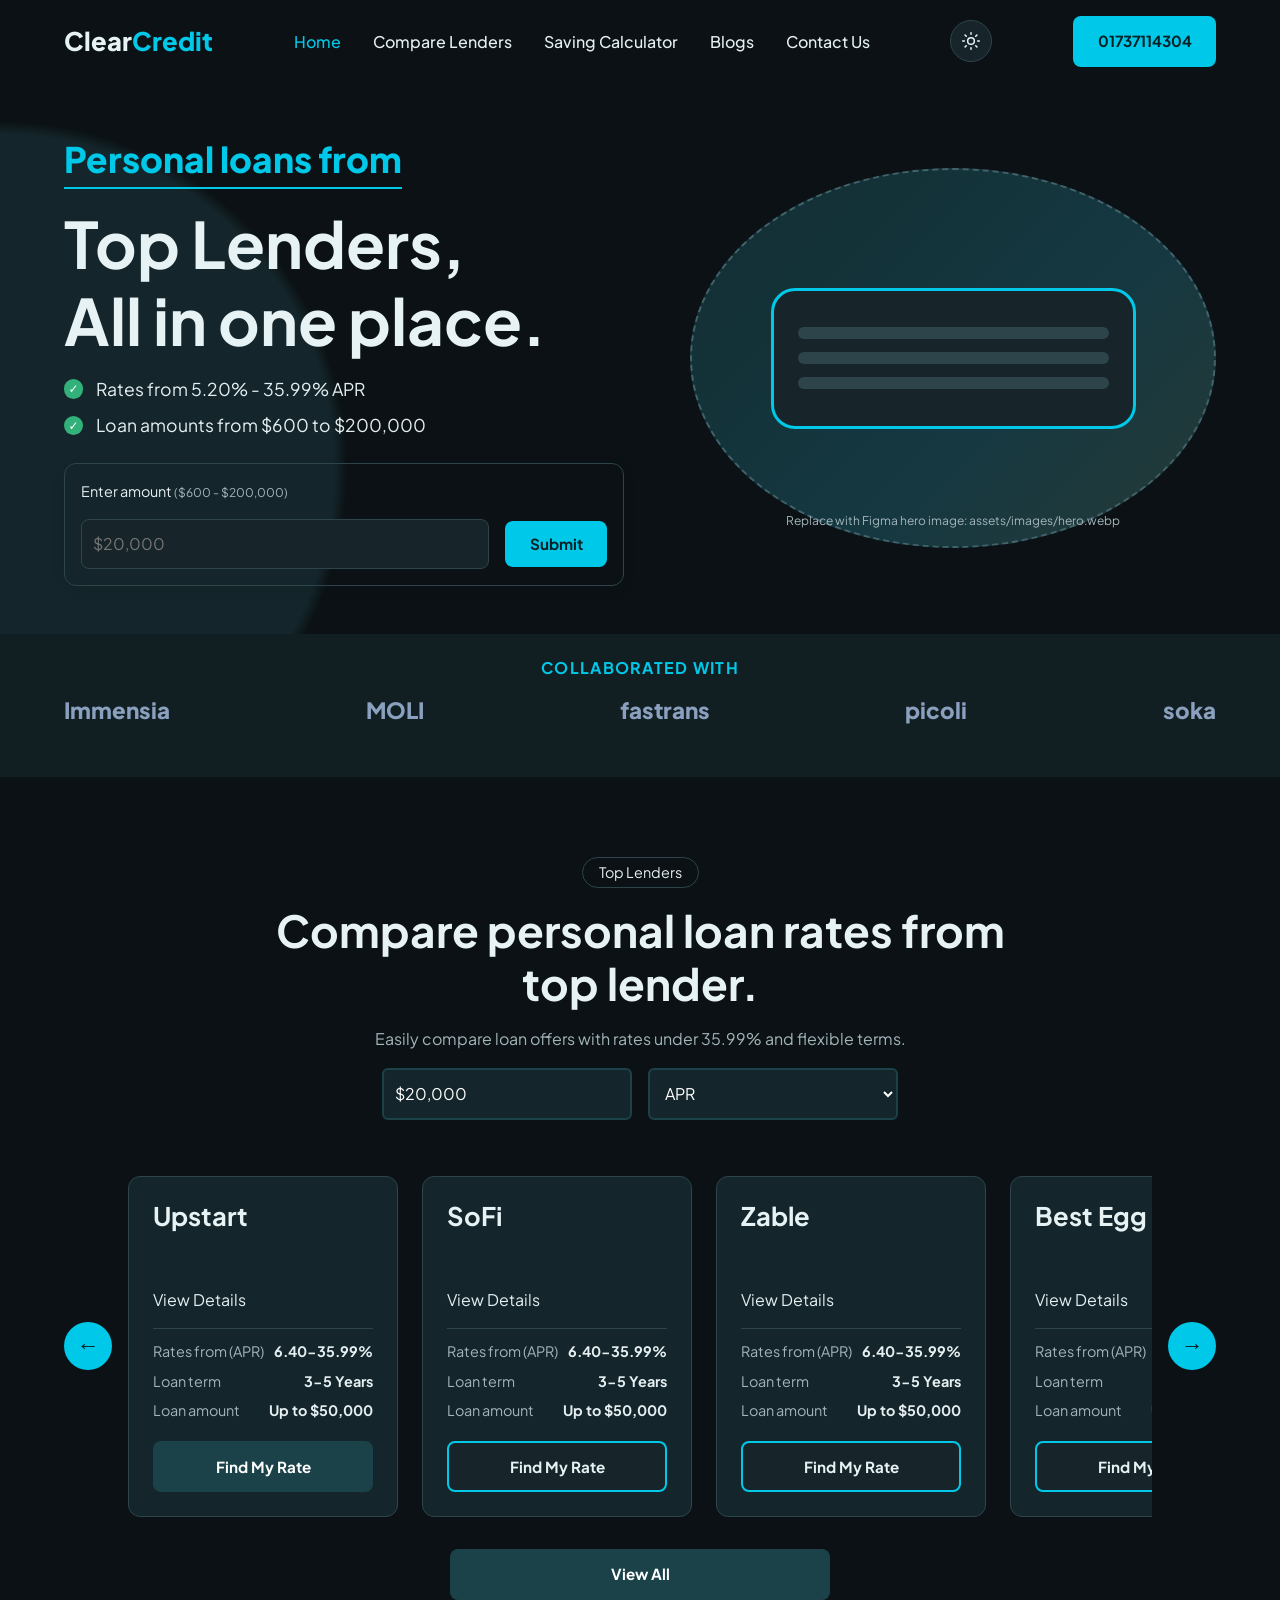
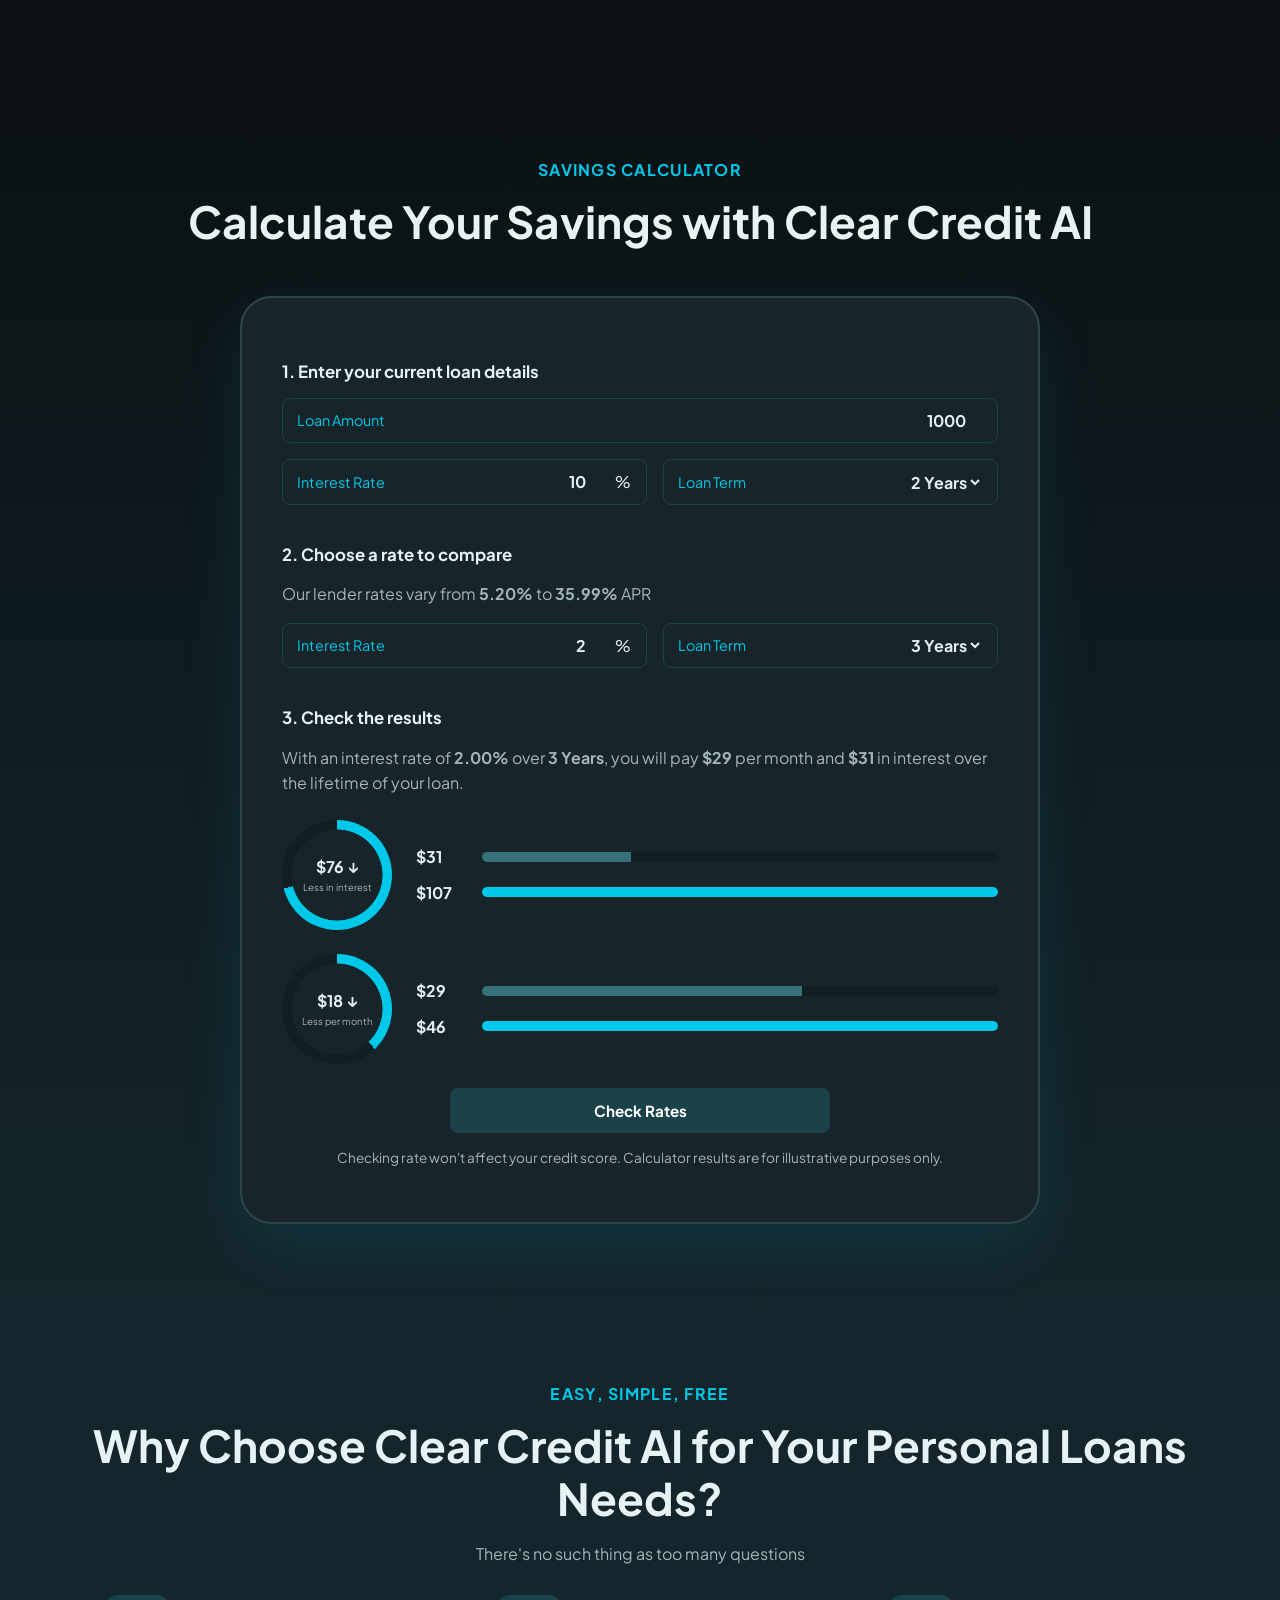
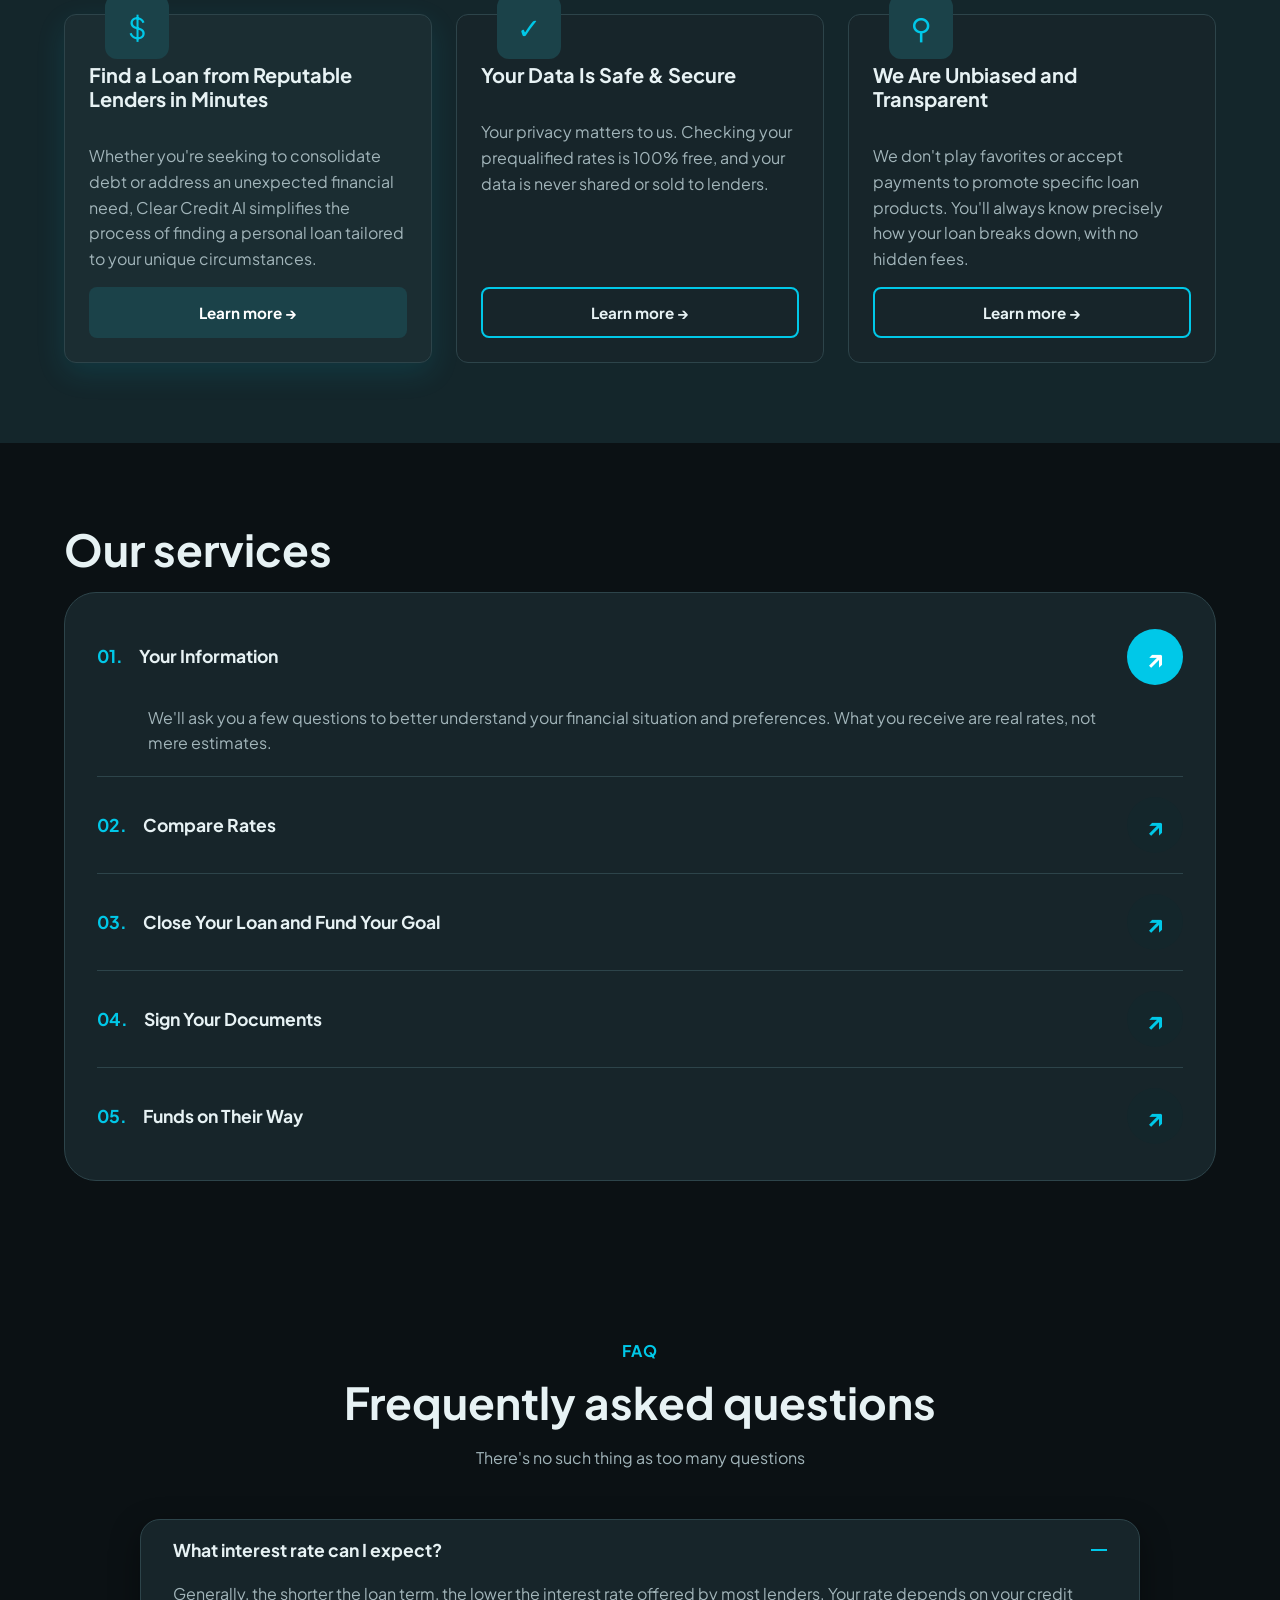
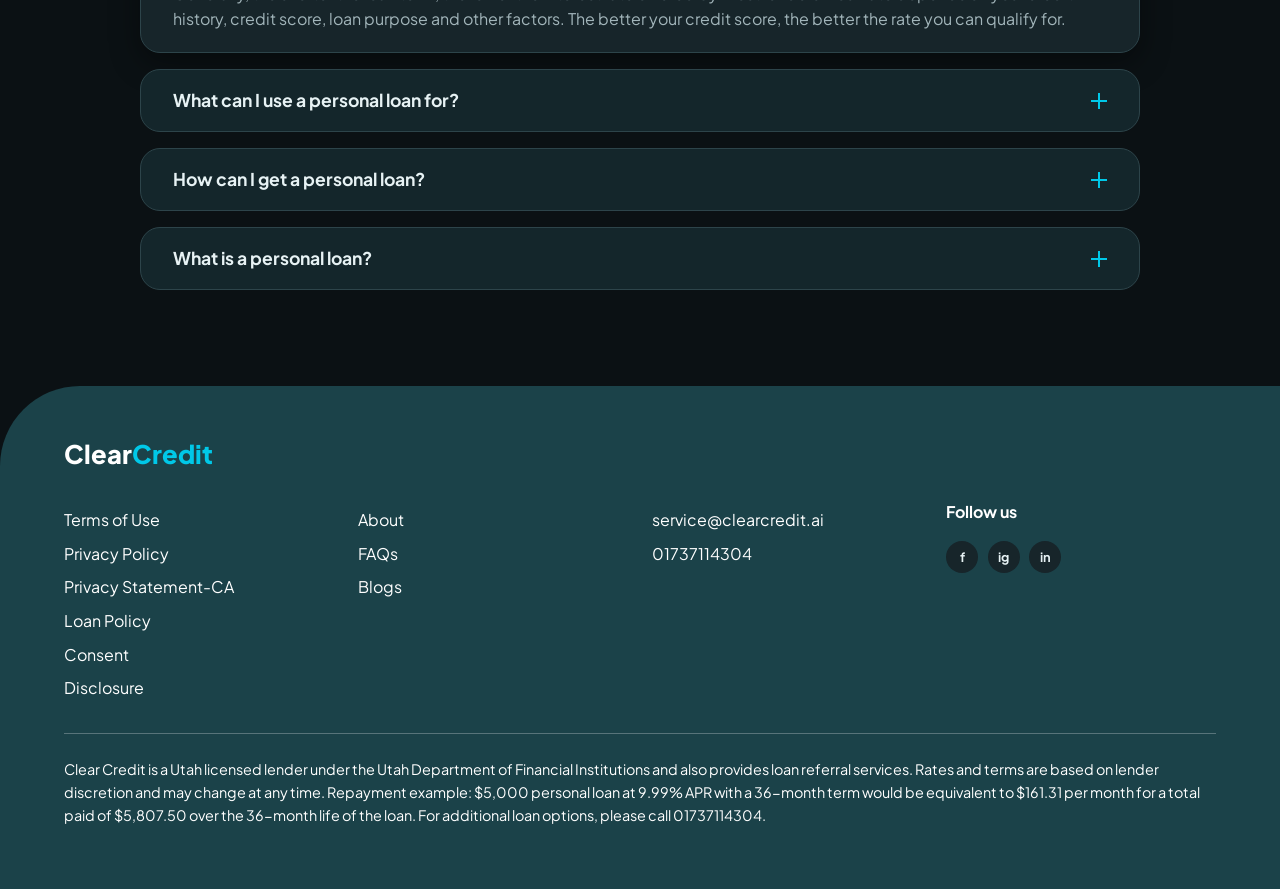
==== commit 724eb3a7: "feat: add optional dark mode toggle" ====
--- a/index.html
+++ b/index.html
@@ -27,6 +27,10 @@
       <a href="#faq">Blogs</a>
       <a href="#contact">Contact Us</a>
     </nav>
+    <button class="theme-toggle" type="button" aria-label="Switch to light mode" title="Switch to light mode">
+      <svg class="icon-sun" viewBox="0 0 24 24" aria-hidden="true"><circle cx="12" cy="12" r="4"></circle><path d="M12 2v2m0 16v2M4.93 4.93l1.42 1.42m11.3 11.3 1.42 1.42M2 12h2m16 0h2M4.93 19.07l1.42-1.42m11.3-11.3 1.42-1.42"></path></svg>
+      <svg class="icon-moon" viewBox="0 0 24 24" aria-hidden="true"><path d="M20.9 13A9 9 0 0 1 11 3.1 9 9 0 1 0 20.9 13Z"></path></svg>
+    </button>
     <a class="btn btn-accent phone" href="tel:+8801737114304">01737114304</a>
   </div>
 </header>
--- a/css/base.css
+++ b/css/base.css
@@ -1,19 +1,31 @@
 :root{
-  --color-primary:#1b4249;--color-accent:#00c8e8;--color-bg-light:#e6fafe;--color-mint:#effdff;
-  --color-text:#2a3a40;--color-muted:#5f6f76;--color-white:#fff;--color-border:#d5e3e7;
+  color-scheme:dark;
+  --color-primary:#1b4249;--color-accent:#00c8e8;--color-bg-light:#111f23;--color-mint:#14262b;
+  --color-text:#e5eff1;--color-muted:#a2b5ba;--color-white:#0b1114;--color-surface:#17252a;--color-border:#2d444a;
+  --color-heading:#e7f2f4;--color-partner:#8ba0bf;--color-hero-border:#42636b;
+  --color-hero-start:#122e32;--color-hero-mid:#153841;--color-hero-end:#263a37;
+  --color-hero-card:#2d444a;--color-featured:#1b2d32;
   --font-main:"Plus Jakarta Sans",system-ui,-apple-system,"Segoe UI",sans-serif;
   --fs-h1:clamp(2.25rem,5vw,4rem);--fs-h2:clamp(1.75rem,3.5vw,2.75rem);--fs-h3:1.25rem;
   --space-sm:1rem;--space-md:1.5rem;--space-lg:3rem;--space-xl:5rem;
   --container-width:1200px;--radius:12px;
 }
+[data-theme="light"]{
+  color-scheme:light;
+  --color-bg-light:#e6fafe;--color-mint:#effdff;--color-text:#2a3a40;--color-muted:#5f6f76;
+  --color-white:#fff;--color-surface:#fff;--color-border:#d5e3e7;--color-heading:#1b4249;
+  --color-partner:#71869f;--color-hero-border:#9ab;
+  --color-hero-start:#cdf7ee;--color-hero-mid:#bdeef9;--color-hero-end:#fdecb8;
+  --color-hero-card:#dde3ec;--color-featured:#fff;
+}
 *,*::before,*::after{box-sizing:border-box}
 body{margin:0;font-family:var(--font-main);line-height:1.6;color:var(--color-text);background:var(--color-white)}
 img,svg{max-width:100%;display:block}
 a{color:inherit;text-decoration:none}
-h1,h2,h3{color:var(--color-primary);line-height:1.2;margin:0 0 var(--space-sm)}
+h1,h2,h3{color:var(--color-heading);line-height:1.2;margin:0 0 var(--space-sm)}
 h1{font-size:var(--fs-h1)}h2{font-size:var(--fs-h2)}h3{font-size:var(--fs-h3)}
 ul{list-style:none;margin:0;padding:0}
 :focus-visible{outline:3px solid var(--color-accent);outline-offset:2px}
 .skip-link{position:absolute;left:-9999px}
-.skip-link:focus{left:1rem;top:1rem;background:#fff;padding:.5rem 1rem;z-index:100}
+.skip-link:focus{left:1rem;top:1rem;background:var(--color-surface);padding:.5rem 1rem;z-index:100}
 @media (prefers-reduced-motion:reduce){*{transition:none!important;scroll-behavior:auto!important}}
--- a/css/components.css
+++ b/css/components.css
@@ -1,13 +1,18 @@
 .btn{display:inline-block;padding:.7rem 1.4rem;border-radius:8px;font-weight:700;font-size:.95rem;border:2px solid transparent;cursor:pointer;font-family:inherit;transition:transform .15s}
 .btn:hover{transform:translateY(-2px)}
-.btn-accent{background:var(--color-accent);color:#fff}
+.theme-toggle{flex:none;width:42px;height:42px;display:grid;place-items:center;border:1px solid var(--color-border);border-radius:50%;background:var(--color-surface);color:var(--color-heading);cursor:pointer}
+.theme-toggle svg{width:20px;height:20px;fill:none;stroke:currentColor;stroke-width:1.8;stroke-linecap:round;stroke-linejoin:round}
+.theme-toggle .icon-moon{display:none}
+[data-theme="light"] .theme-toggle .icon-sun{display:none}
+[data-theme="light"] .theme-toggle .icon-moon{display:block}
+.btn-accent{background:var(--color-accent);color:#062126}
 .btn-dark{background:var(--color-primary);color:#fff}
-.btn-outline{border-color:var(--color-accent);color:var(--color-primary);background:#fff}
+.btn-outline{border-color:var(--color-accent);color:var(--color-heading);background:var(--color-surface)}
 .btn-wide{min-width:min(100%,380px);margin-top:var(--space-md)}
 .eyebrow{color:var(--color-accent);text-transform:uppercase;letter-spacing:.08em;font-size:1rem;font-weight:700}
 .pill{display:inline-block;border:1px solid var(--color-border);border-radius:99px;padding:.2rem 1rem;font-size:.9rem;margin-bottom:var(--space-sm)}
 .sub,.muted{color:var(--color-muted)}
-.arrow{flex:none;width:48px;height:48px;border-radius:50%;border:0;background:var(--color-accent);color:#fff;font-size:1.4rem;cursor:pointer}
+.arrow{flex:none;width:48px;height:48px;border-radius:50%;border:0;background:var(--color-accent);color:#062126;font-size:1.4rem;cursor:pointer}
 .slider{display:flex;align-items:center;gap:var(--space-sm);margin-top:var(--space-lg)}
 .track{display:flex;gap:var(--space-md);overflow-x:auto;scroll-snap-type:x mandatory;scrollbar-width:none;flex:1;padding:.5rem}
 .track::-webkit-scrollbar{display:none}
@@ -17,7 +22,7 @@
 .lender dl div{display:flex;justify-content:space-between;font-size:.9rem;padding:.2rem 0}
 .lender dt{color:var(--color-muted)}.lender dd{margin:0;font-weight:700}
 .lender .btn{width:100%;text-align:center}
-.acc-btn{width:100%;display:flex;align-items:center;gap:1rem;background:none;border:0;font:inherit;font-weight:700;font-size:1.1rem;color:var(--color-primary);text-align:left;padding:1.25rem 0;cursor:pointer}
+.acc-btn{width:100%;display:flex;align-items:center;gap:1rem;background:none;border:0;font:inherit;font-weight:700;font-size:1.1rem;color:var(--color-heading);text-align:left;padding:1.25rem 0;cursor:pointer}
 .acc-panel{padding-bottom:1.25rem}.acc-panel p{margin:0;color:var(--color-muted)}
 .acc-item h3{margin:0}
 .pm{margin-left:auto;width:16px;height:16px;position:relative}
--- a/css/sections.css
+++ b/css/sections.css
@@ -1,6 +1,6 @@
-.site-header{position:sticky;top:0;background:#fff;z-index:50}
+.site-header{position:sticky;top:0;background:var(--color-white);z-index:50}
 .header-inner{display:flex;align-items:center;justify-content:space-between;gap:var(--space-md);padding-block:1rem}
-.logo{font-weight:800;font-size:1.6rem;color:var(--color-primary)}.logo span{color:var(--color-accent)}
+.logo{font-weight:800;font-size:1.6rem;color:var(--color-heading)}.logo span{color:var(--color-accent)}
 .nav{display:flex;gap:2rem;font-weight:500}.nav a.active,.nav a:hover{color:var(--color-accent)}
 .nav-toggle{display:none;background:none;border:0;font-size:1.6rem;cursor:pointer}
 .hero{background:radial-gradient(circle at 0 70%,var(--color-mint) 0 25%,transparent 26%);padding-block:var(--space-lg)}
@@ -10,52 +10,52 @@
 .checks li::before{content:"\2713";position:absolute;left:0;color:#fff;background:#32b27a;border-radius:50%;width:1.2rem;height:1.2rem;font-size:.75rem;text-align:center;line-height:1.2rem;top:.3rem}
 .amount-form{display:flex;align-items:center;gap:1rem;flex-wrap:wrap;margin-top:var(--space-md);padding:1rem;border:1px solid var(--color-border);border-radius:var(--radius);box-shadow:0 4px 14px #0001;max-width:560px}
 .amount-form label{flex:1 1 100%;font-size:.9rem}.amount-form small{color:var(--color-muted)}
-.amount-form input{flex:1;min-width:0;padding:.7rem;border:1px solid var(--color-border);border-radius:8px;font:inherit}
-.hero-visual{position:relative;min-height:380px;border-radius:50%;border:2px dashed #9ab;display:grid;place-items:center;background:linear-gradient(135deg,#cdf7ee,#bdeef9 60%,#fdecb8)}
-.tag-card{width:70%;border:3px solid var(--color-primary);border-radius:24px;background:#fff;padding:1.5rem}
-.tag-card i{display:block;height:12px;border-radius:9px;background:#dde3ec;margin:.8rem 0}
+.amount-form input{flex:1;min-width:0;padding:.7rem;border:1px solid var(--color-border);border-radius:8px;font:inherit;background:var(--color-surface);color:var(--color-text)}
+.hero-visual{position:relative;min-height:380px;border-radius:50%;border:2px dashed var(--color-hero-border);display:grid;place-items:center;background:linear-gradient(135deg,var(--color-hero-start),var(--color-hero-mid) 60%,var(--color-hero-end))}
+.tag-card{width:70%;border:3px solid var(--color-accent);border-radius:24px;background:var(--color-surface);padding:1.5rem}
+.tag-card i{display:block;height:12px;border-radius:9px;background:var(--color-hero-card);margin:.8rem 0}
 .hero-note{position:absolute;bottom:1rem;font-size:.75rem;color:var(--color-muted);text-align:center;padding:0 2rem}
 .partners{background:var(--color-bg-light);padding:var(--space-md) 0 var(--space-lg);text-align:center}
-.partner-row{display:flex;justify-content:space-between;flex-wrap:wrap;gap:1rem;font-weight:800;font-size:1.4rem;color:#8ba0bf}
+.partner-row{display:flex;justify-content:space-between;flex-wrap:wrap;gap:1rem;font-weight:800;font-size:1.4rem;color:var(--color-partner)}
 .compare h2{max-width:800px;margin-inline:auto}
 .filters{display:flex;justify-content:center;gap:1rem;flex-wrap:wrap}
 .filters input,.filters select{width:min(100%,250px);padding:.7rem;border:2px solid var(--color-primary);border-radius:6px;font:inherit;background:var(--color-mint)}
 .calculator{background:linear-gradient(var(--color-white),var(--color-mint))}
-.calc-card{max-width:800px;margin:var(--space-lg) auto 0;text-align:left;background:#fff;border:2px solid var(--color-border);border-radius:32px;padding:2.5rem;box-shadow:0 20px 60px #00c8e826}
+.calc-card{max-width:800px;margin:var(--space-lg) auto 0;text-align:left;background:var(--color-surface);border:2px solid var(--color-border);border-radius:32px;padding:2.5rem;box-shadow:0 20px 60px #00c8e81a}
 .calc-card h3{font-size:1.05rem;margin-top:var(--space-md)}
 .field{display:flex;align-items:center;gap:.75rem;border:1px solid var(--color-primary);border-radius:8px;padding:.5rem .9rem;margin-bottom:var(--space-sm)}
 .field span{color:var(--color-accent);font-size:.9rem;white-space:nowrap}
-.field input,.field select{flex:1;min-width:0;border:0;background:none;font:inherit;font-weight:700;text-align:right;color:var(--color-primary)}
+.field input,.field select{flex:1;min-width:0;border:0;background:none;font:inherit;font-weight:700;text-align:right;color:var(--color-text)}
 .row{display:grid;grid-template-columns:1fr 1fr;gap:var(--space-sm)}
 .result{display:flex;align-items:center;gap:var(--space-md);margin:var(--space-md) 0}
-.ring{--p:50;flex:none;width:110px;height:110px;border-radius:50%;display:grid;place-content:center;text-align:center;background:radial-gradient(#fff 58%,transparent 59%),conic-gradient(var(--color-accent) calc(var(--p)*1%),var(--color-bg-light) 0)}
-.ring b{color:var(--color-primary)}.ring small{font-size:.6rem;color:var(--color-muted)}
+.ring{--p:50;flex:none;width:110px;height:110px;border-radius:50%;display:grid;place-content:center;text-align:center;background:radial-gradient(var(--color-surface) 58%,transparent 59%),conic-gradient(var(--color-accent) calc(var(--p)*1%),var(--color-bg-light) 0)}
+.ring b{color:var(--color-text)}.ring small{font-size:.6rem;color:var(--color-muted)}
 .bars{flex:1}.bar{display:flex;align-items:center;gap:1rem;margin:.6rem 0}.bar b{width:50px}
 .bar i{flex:1;height:10px;border-radius:9px;background:var(--color-bg-light);overflow:hidden}
-.bar u{display:block;height:100%;background:var(--color-primary);transition:width .4s}.bar u.light{background:var(--color-accent)}
+.bar u{display:block;height:100%;background:#36717c;transition:width .4s}.bar u.light{background:var(--color-accent)}
 .fine{text-align:center;font-size:.85rem;color:var(--color-muted)}.calc-card .btn-wide{display:block;margin-inline:auto}
 .why{background:var(--color-mint)}.cards{display:grid;grid-template-columns:repeat(3,1fr);gap:var(--space-md);margin-top:var(--space-lg);text-align:left}
-.card{background:#fffd;border:1px solid var(--color-border);border-radius:var(--radius);padding:3rem 1.5rem 1.5rem;position:relative;display:flex;flex-direction:column;gap:1rem}
-.card.featured{background:#fff;box-shadow:0 10px 30px #00c8e833}
+.card{background:var(--color-surface);border:1px solid var(--color-border);border-radius:var(--radius);padding:3rem 1.5rem 1.5rem;position:relative;display:flex;flex-direction:column;gap:1rem}
+.card.featured{background:var(--color-featured);box-shadow:0 10px 30px #00c8e81f}
 .card p{color:var(--color-muted);flex:1;margin:0}.card .btn{text-align:center}
 .icon{position:absolute;top:-20px;left:40px;width:64px;height:64px;border-radius:12px;background:var(--color-primary);color:var(--color-accent);display:grid;place-items:center;font-size:1.8rem}
-.services-list{background:#fff;border:1px solid var(--color-border);border-radius:32px;padding:1rem 2rem}
+.services-list{background:var(--color-surface);border:1px solid var(--color-border);border-radius:32px;padding:1rem 2rem}
 .services-list .acc-item+.acc-item{border-top:1px solid var(--color-border)}
 .services-list b{color:var(--color-accent)}.services-list .acc-panel{padding-left:3.2rem;padding-right:5rem}
 .go{margin-left:auto;width:56px;height:56px;border-radius:50%;display:grid;place-items:center;font-size:1.6rem;color:var(--color-accent);background:var(--color-mint)}
 [aria-expanded="true"] .go{background:var(--color-accent);color:#fff}
 .faq-list{max-width:1000px;margin:var(--space-lg) auto 0;text-align:left}
 .faq-list .acc-item{border:1px solid var(--color-border);border-radius:20px;padding:0 2rem;margin-bottom:1rem;background:var(--color-mint)}
-.faq-list .acc-item.open{background:#fff;box-shadow:0 10px 30px #1b424920}
+.faq-list .acc-item.open{background:var(--color-surface);box-shadow:0 10px 30px #0006}
 .site-footer{background:var(--color-primary);color:#fff;border-top-left-radius:80px;padding:var(--space-lg) 0}
 .site-footer .logo{color:#fff}.foot-grid{display:grid;grid-template-columns:repeat(4,1fr);gap:var(--space-md);margin:var(--space-md) 0}
 .foot-grid li{margin:.5rem 0}.foot-grid a:hover{color:var(--color-accent)}
-.social{display:flex;gap:.6rem}.social a{width:32px;height:32px;border-radius:50%;background:#fff;color:var(--color-primary);display:grid;place-items:center;font-weight:700;font-size:.8rem}
+.social{display:flex;gap:.6rem}.social a{width:32px;height:32px;border-radius:50%;background:var(--color-surface);color:var(--color-heading);display:grid;place-items:center;font-weight:700;font-size:.8rem}
 .legal{border-top:1px solid #fff4;padding-top:var(--space-md);font-size:.9rem}
 @media (max-width:1024px){.hero-grid{grid-template-columns:1fr}.cards{grid-template-columns:1fr 1fr}.foot-grid{grid-template-columns:1fr 1fr}}
 @media (max-width:768px){
   .nav-toggle{display:block}.phone{display:none}
-  .nav{display:none;position:absolute;top:100%;left:0;right:0;flex-direction:column;gap:0;background:#fff;padding:1rem;box-shadow:0 8px 16px #0002}
+  .nav{display:none;position:absolute;top:100%;left:0;right:0;flex-direction:column;gap:0;background:var(--color-white);padding:1rem;box-shadow:0 8px 16px #0006}
   .nav.open{display:flex}.nav a{padding:.6rem 0}
   .cards,.row{grid-template-columns:1fr}.hero-visual{min-height:300px}
   .calc-card{padding:1.25rem;border-radius:20px}.result{flex-direction:column;align-items:stretch}.ring{margin-inline:auto}
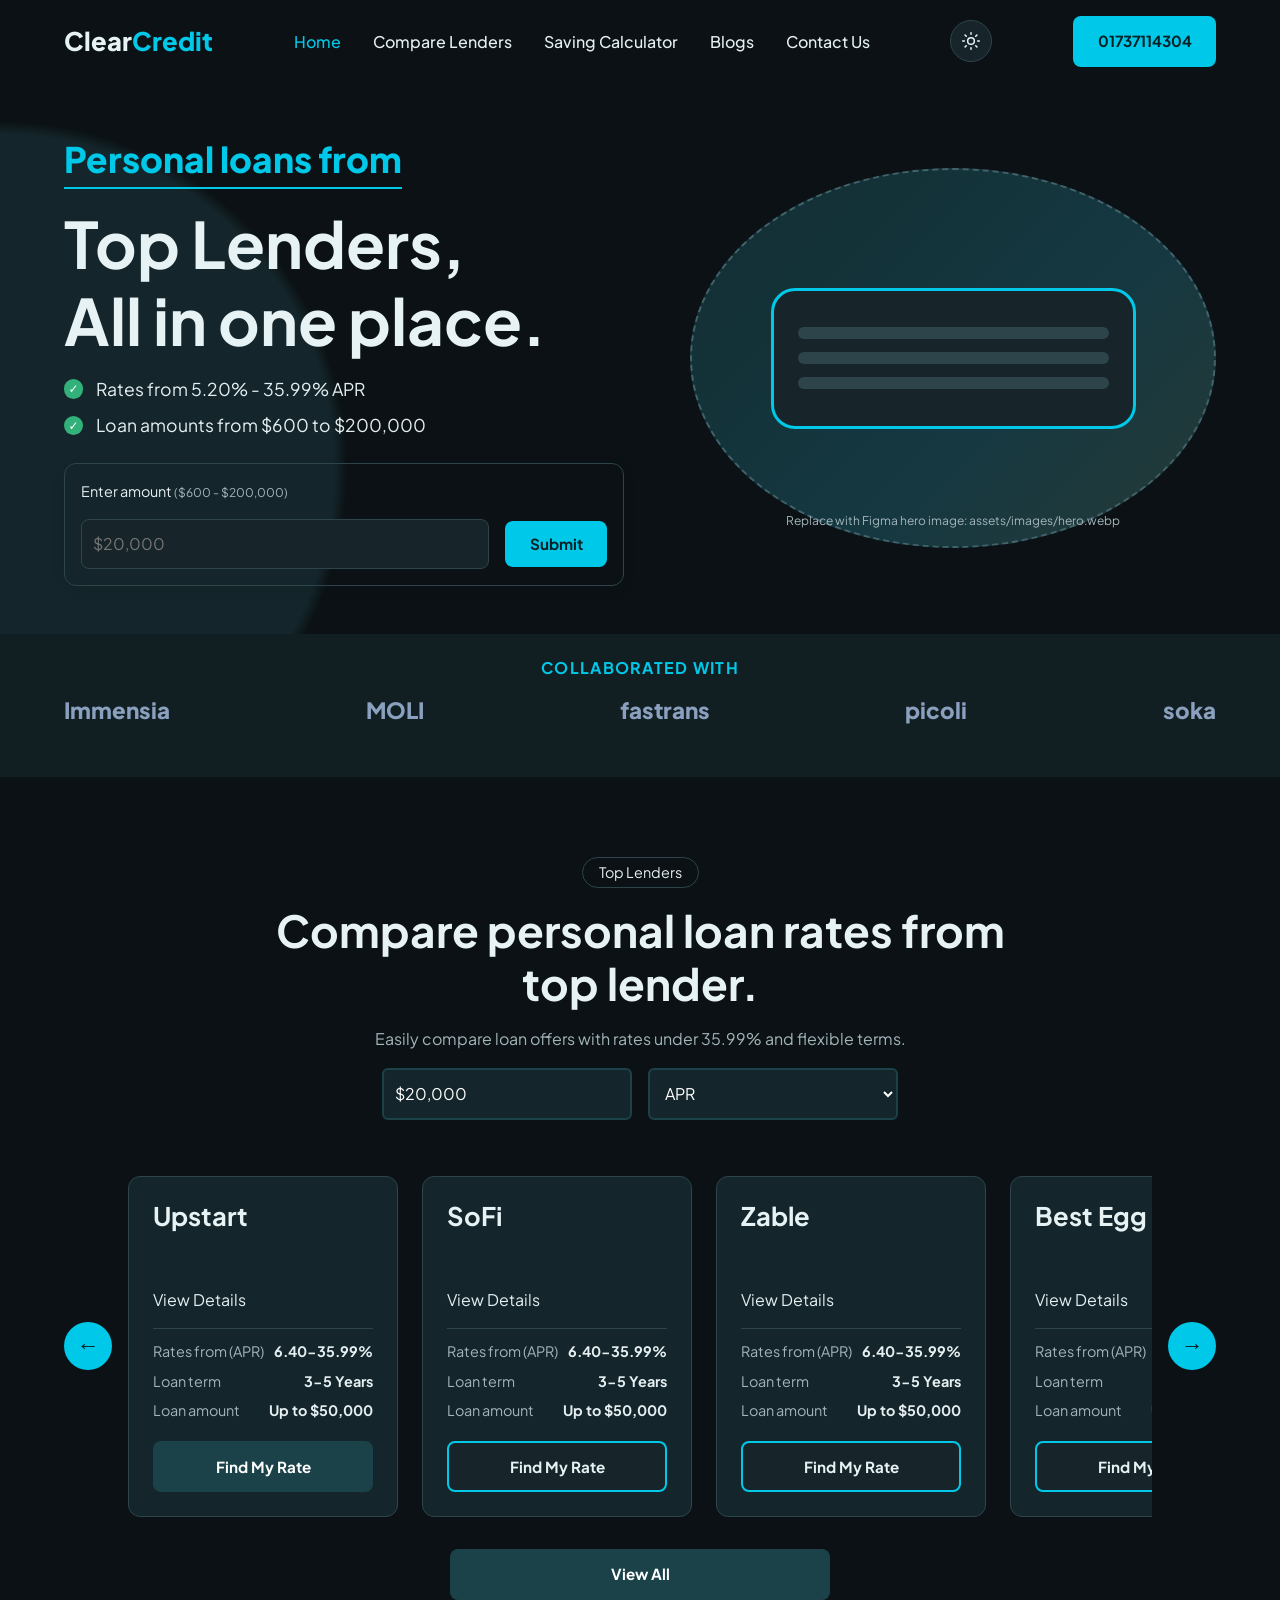
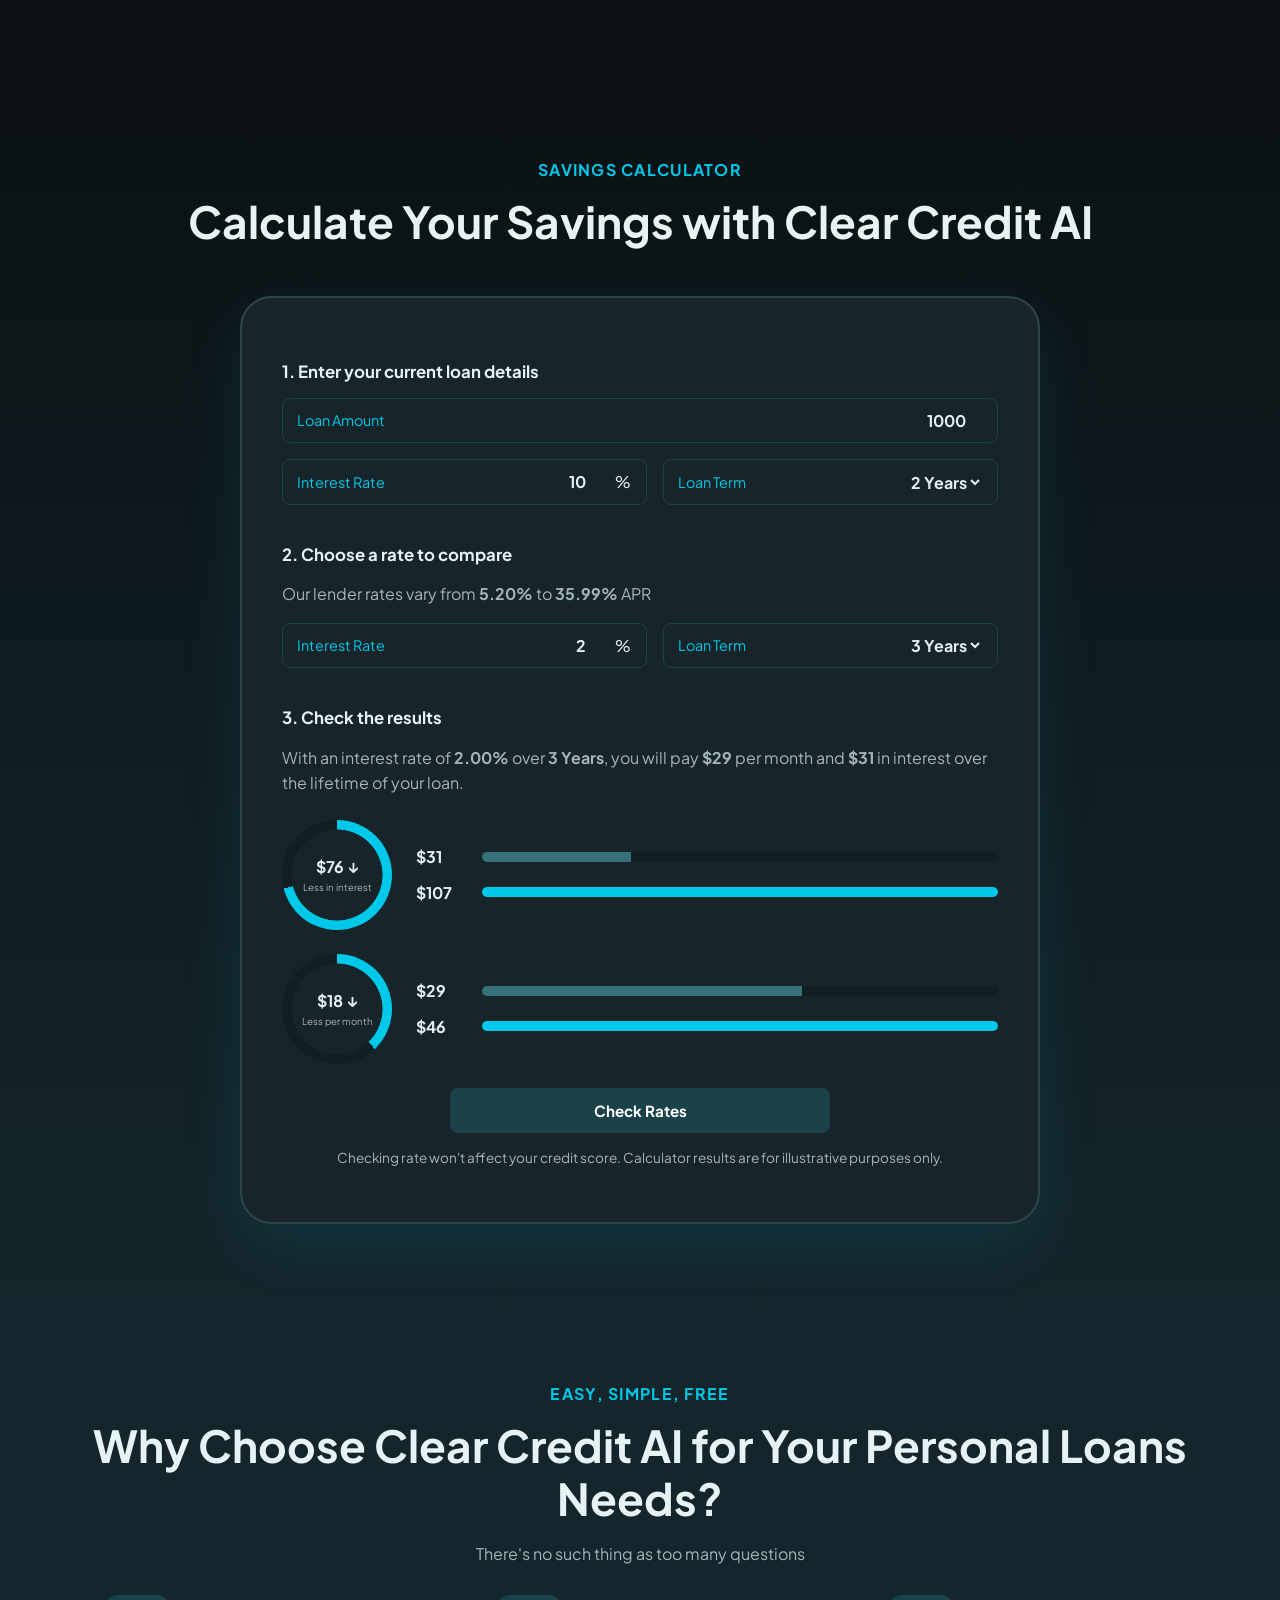
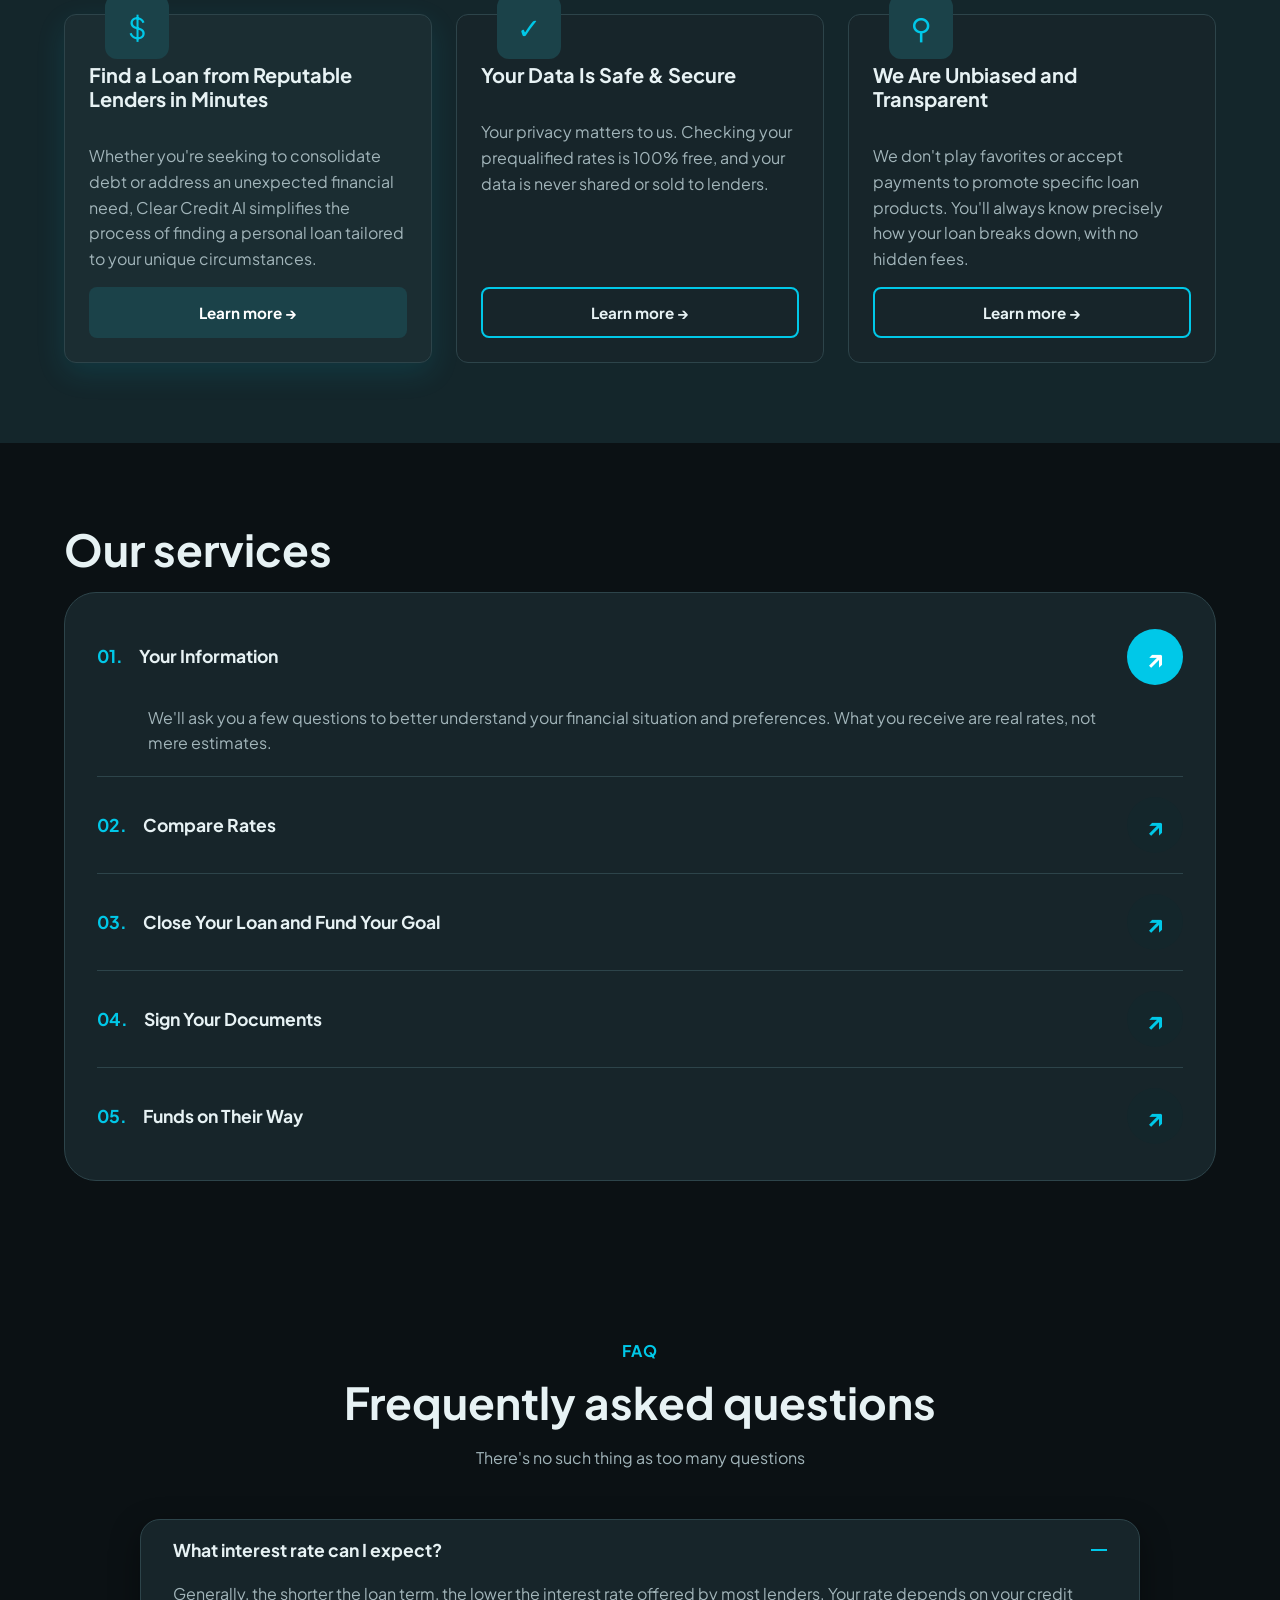
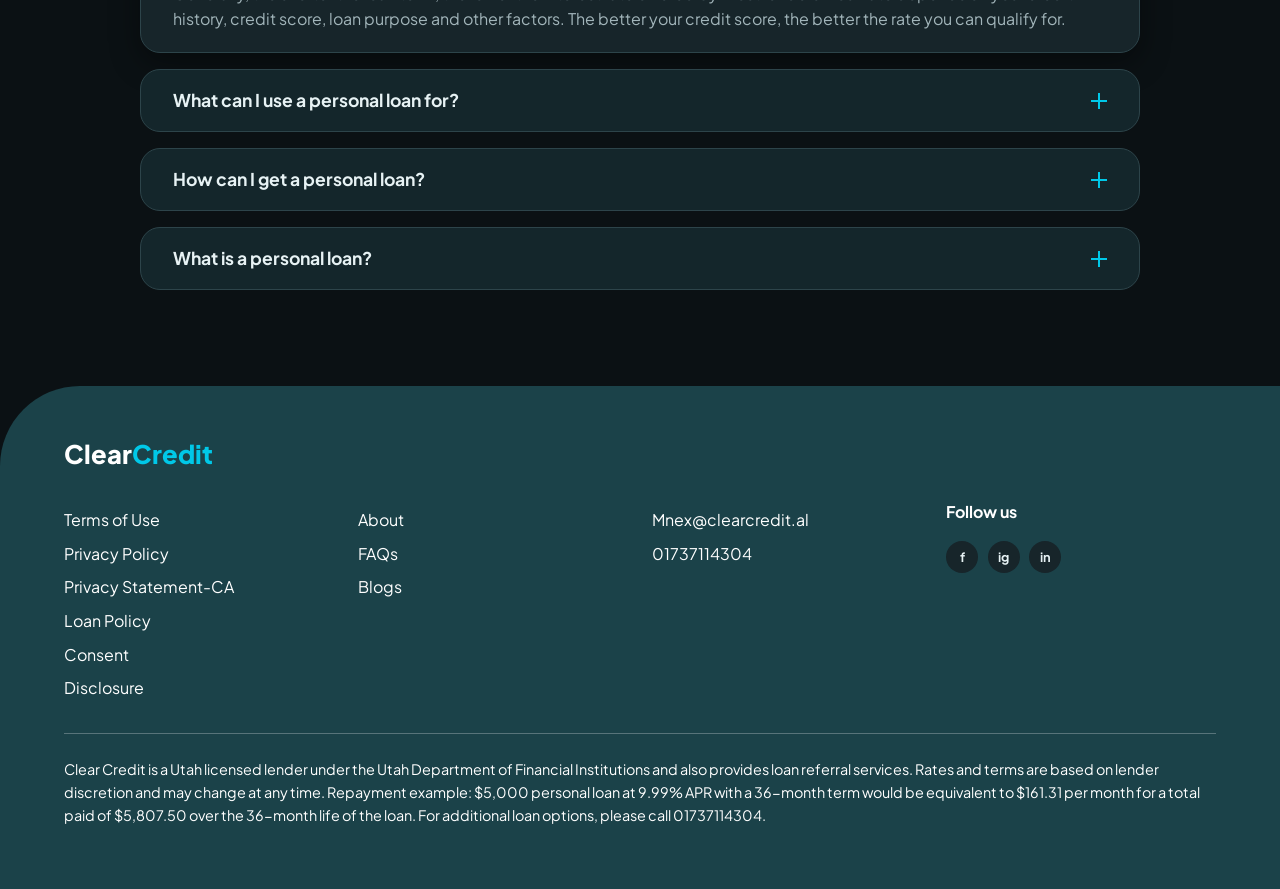
==== commit bc71f84c: "refactor: update HTML structure for responsive layout" ====
--- a/index.html
+++ b/index.html
@@ -169,8 +169,8 @@
     <div class="foot-grid">
       <ul><li><a href="#">Terms of Use</a></li><li><a href="#">Privacy Policy</a></li><li><a href="#">Privacy Statement-CA</a></li><li><a href="#">Loan Policy</a></li><li><a href="#">Consent</a></li><li><a href="#">Disclosure</a></li></ul>
       <ul><li><a href="#">About</a></li><li><a href="#faq">FAQs</a></li><li><a href="#">Blogs</a></li></ul>
-      <ul><li><a href="mailto:service@clearcredit.ai">service@clearcredit.ai</a></li><li><a href="tel:+8801737114304">01737114304</a></li></ul>
-      <div><b>Follow us</b><p class="social"><a href="#" aria-label="Facebook">f</a><a href="#" aria-label="Instagram">ig</a><a href="#" aria-label="LinkedIn">in</a></p></div>
+      <ul><li><a href="mailto:Mnex@clearcredit.al">Mnex@clearcredit.al</a></li><li><a href="tel:+8801737114304">01737114304</a></li></ul>
+      <div><b>Follow us</b><p class="social"><a href="#" aria-label="Facebook">f</a><a href="#" aria-label="Instagram">ig</a><a href="https://www.linkedin.com/company/mnex-group-ltd/posts/" aria-label="LinkedIn" target="_blank" rel="noopener noreferrer">in</a></p></div>
     </div>
     <p class="legal">Clear Credit is a Utah licensed lender under the Utah Department of Financial Institutions and also provides loan referral services. Rates and terms are based on lender discretion and may change at any time. Repayment example: $5,000 personal loan at 9.99% APR with a 36-month term would be equivalent to $161.31 per month for a total paid of $5,807.50 over the 36-month life of the loan. For additional loan options, please call 01737114304.</p>
   </div>
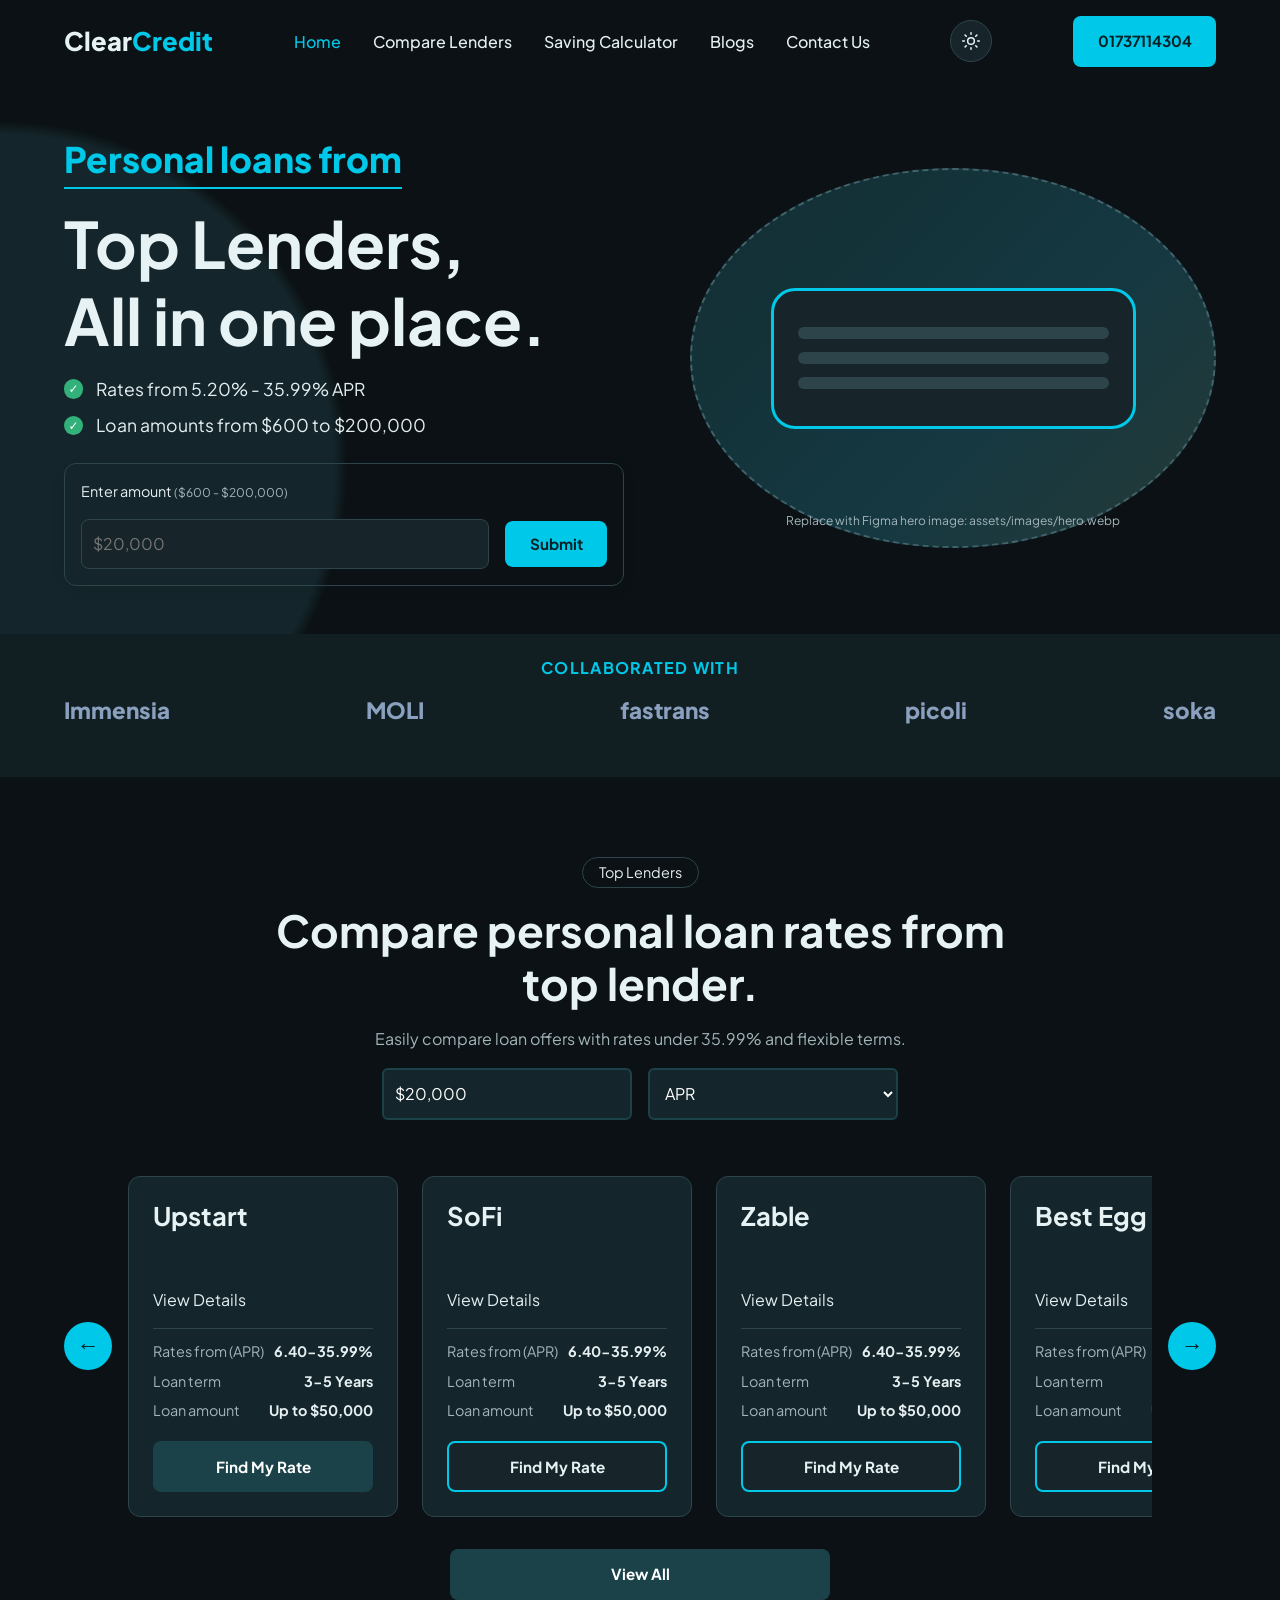
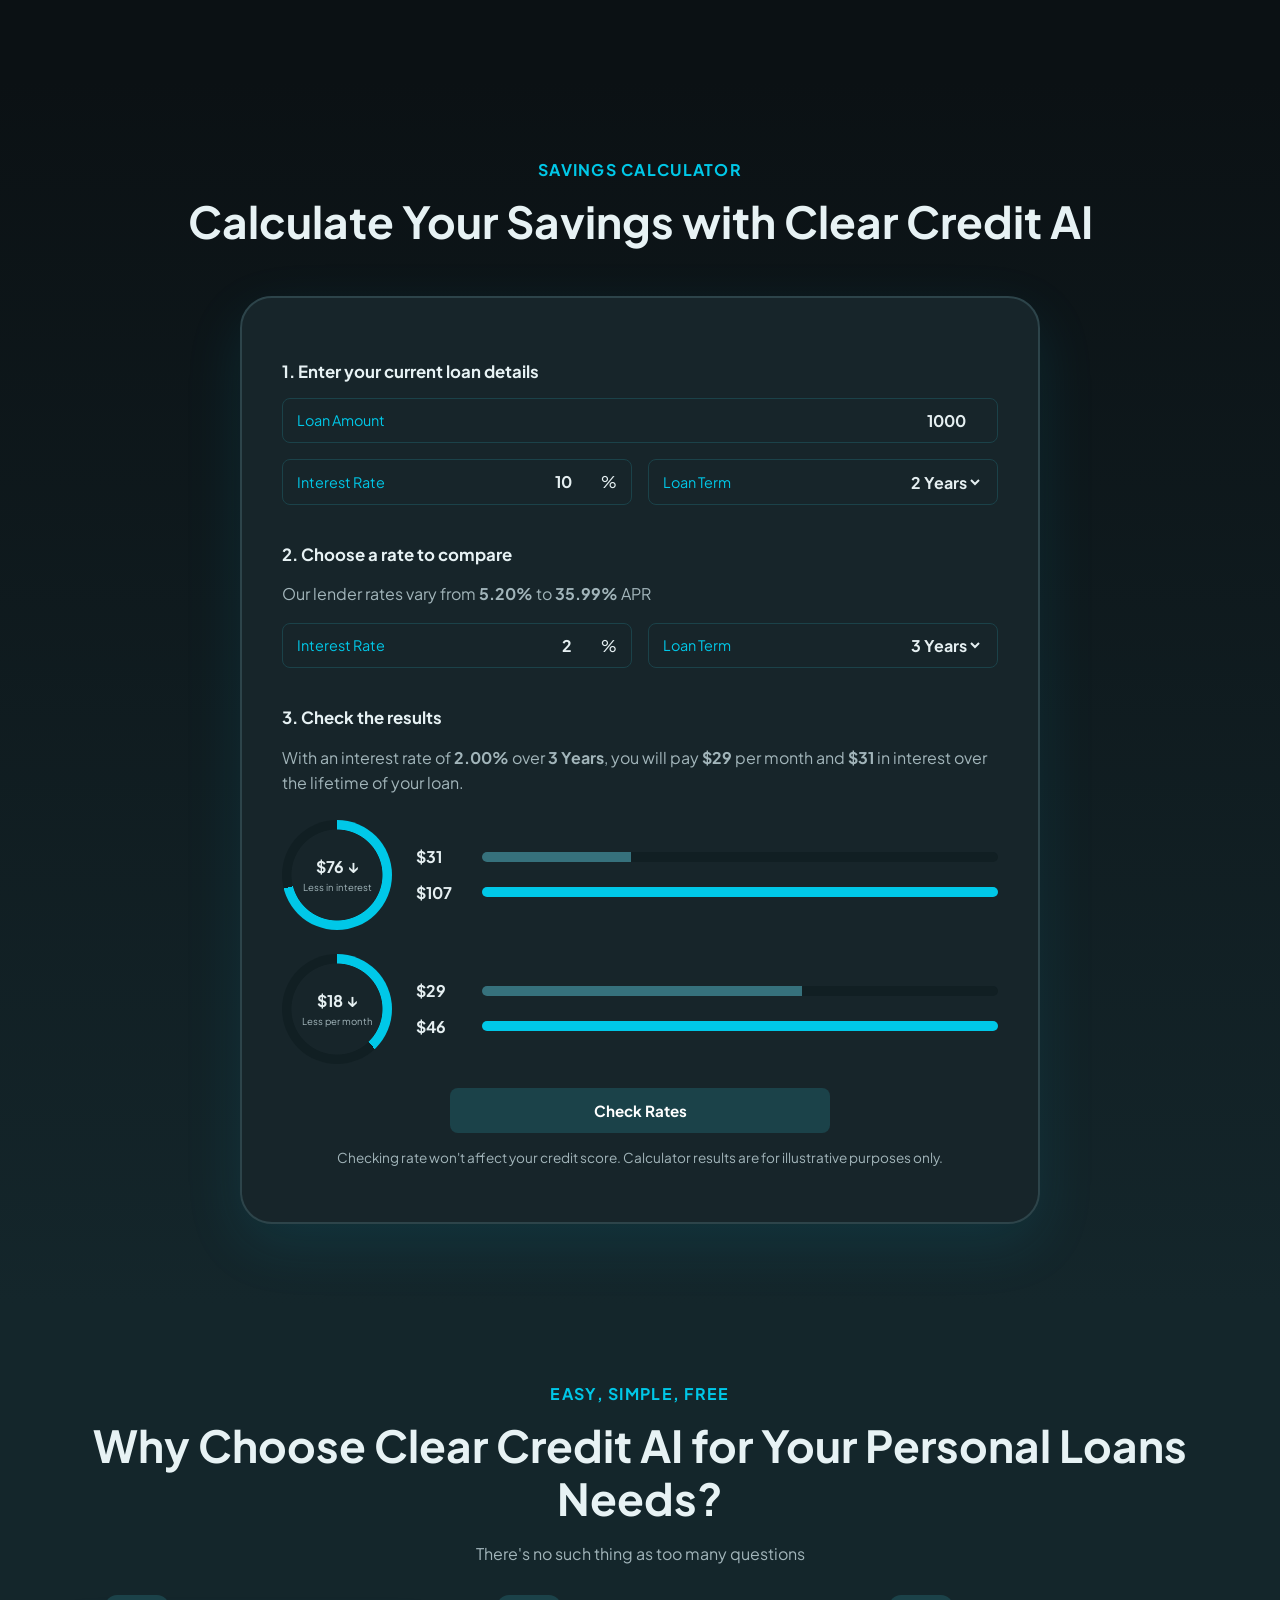
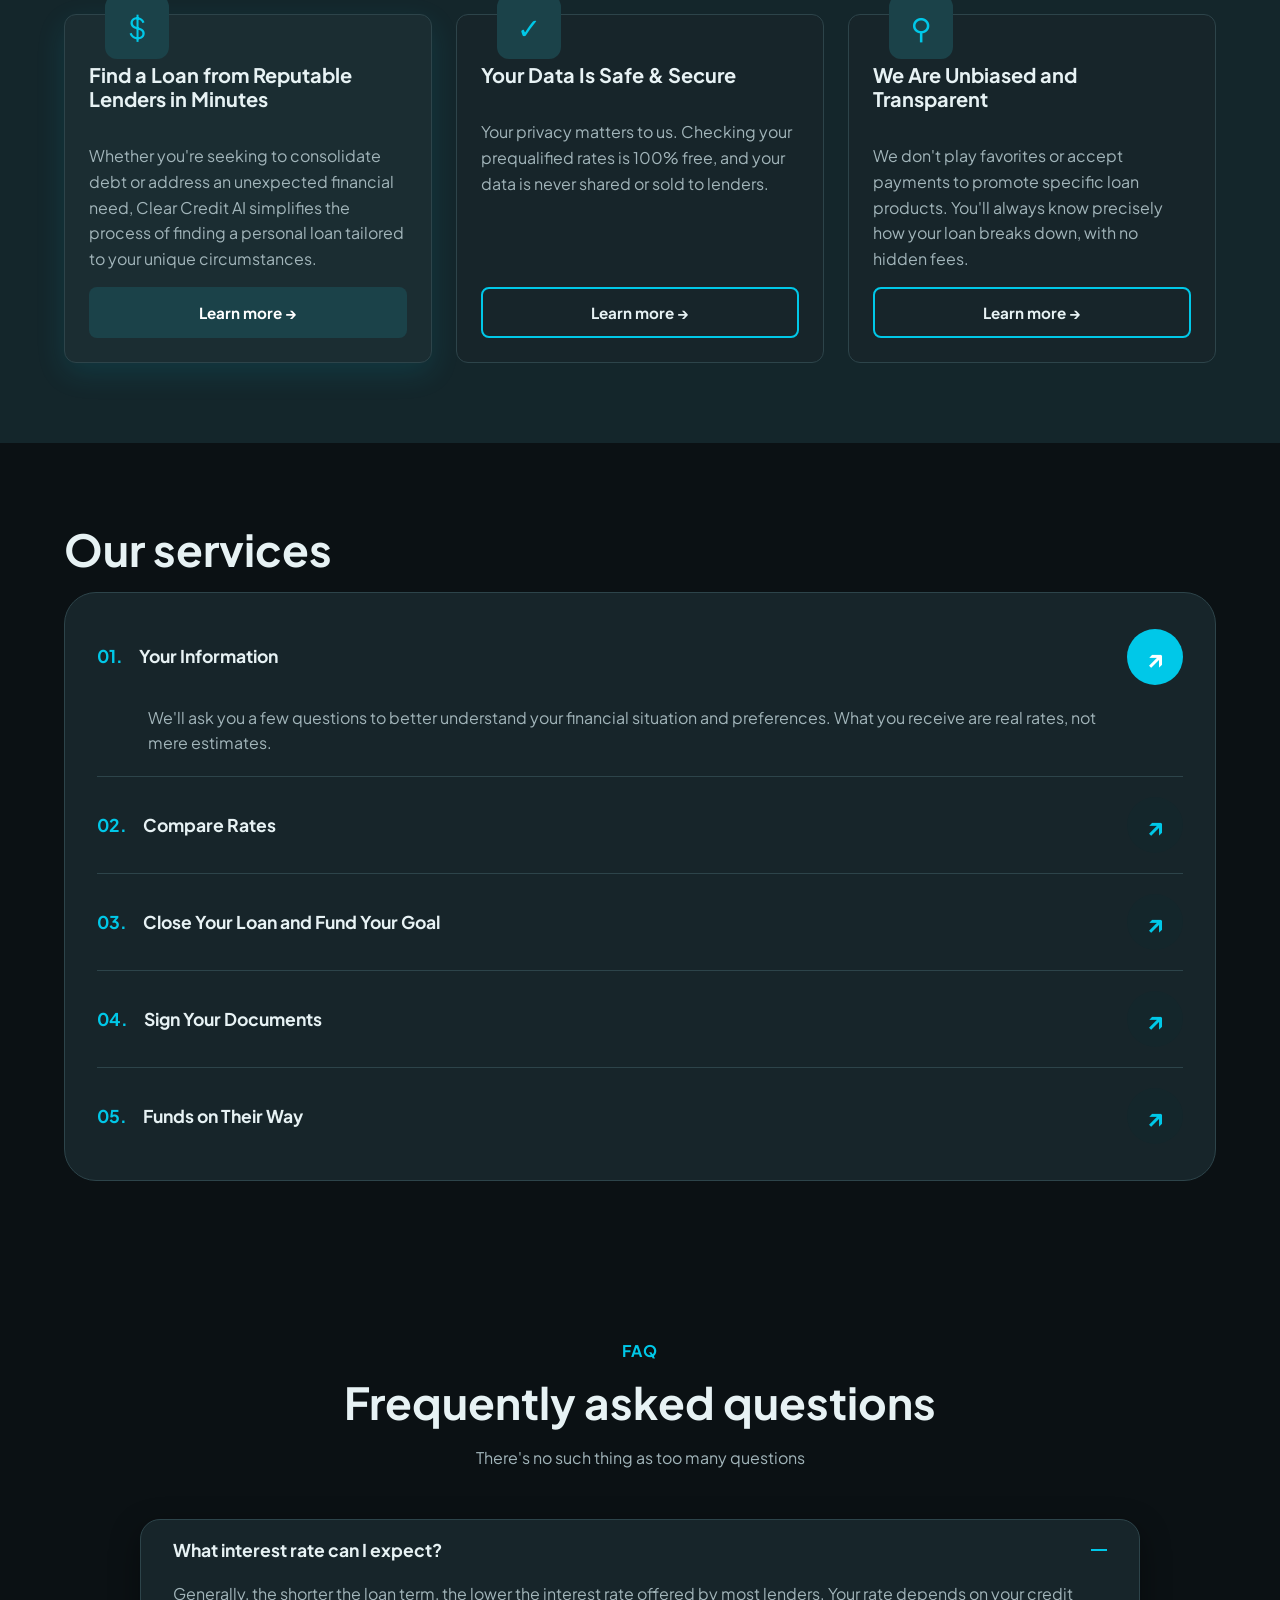
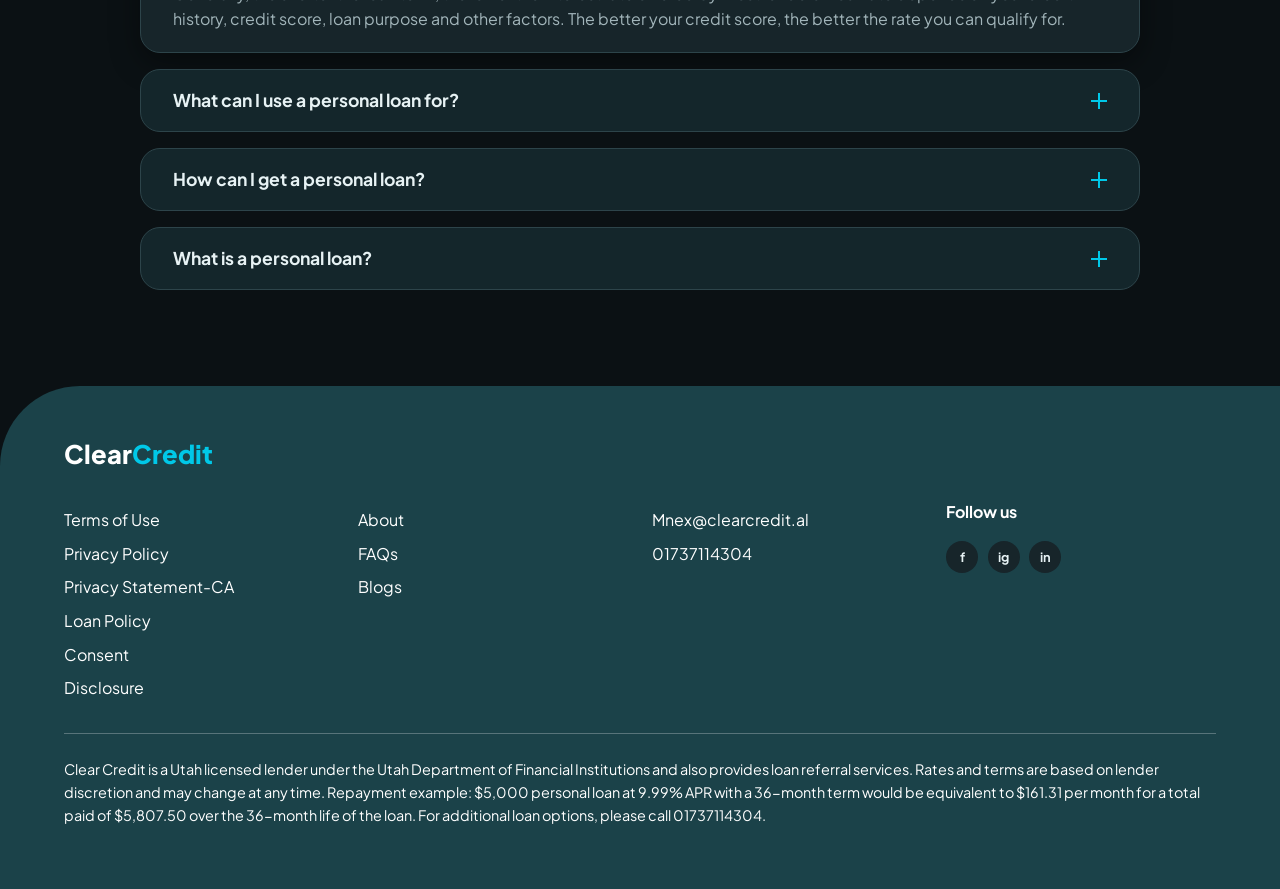
==== commit b14e3467: "feat: update contact email" ====
--- a/index.html
+++ b/index.html
@@ -1,4 +1,4 @@
-<!DOCTYPE html>
+﻿<!DOCTYPE html>
 <html lang="en">
 <head>
   <meta charset="UTF-8">
--- a/css/sections.css
+++ b/css/sections.css
@@ -26,7 +26,8 @@
 .field{display:flex;align-items:center;gap:.75rem;border:1px solid var(--color-primary);border-radius:8px;padding:.5rem .9rem;margin-bottom:var(--space-sm)}
 .field span{color:var(--color-accent);font-size:.9rem;white-space:nowrap}
 .field input,.field select{flex:1;min-width:0;border:0;background:none;font:inherit;font-weight:700;text-align:right;color:var(--color-text)}
-.row{display:grid;grid-template-columns:1fr 1fr;gap:var(--space-sm)}
+.row{display:grid;grid-template-columns:repeat(2,minmax(0,1fr));gap:var(--space-sm)}
+.field{min-width:0}
 .result{display:flex;align-items:center;gap:var(--space-md);margin:var(--space-md) 0}
 .ring{--p:50;flex:none;width:110px;height:110px;border-radius:50%;display:grid;place-content:center;text-align:center;background:radial-gradient(var(--color-surface) 58%,transparent 59%),conic-gradient(var(--color-accent) calc(var(--p)*1%),var(--color-bg-light) 0)}
 .ring b{color:var(--color-text)}.ring small{font-size:.6rem;color:var(--color-muted)}
@@ -52,12 +53,14 @@
 .foot-grid li{margin:.5rem 0}.foot-grid a:hover{color:var(--color-accent)}
 .social{display:flex;gap:.6rem}.social a{width:32px;height:32px;border-radius:50%;background:var(--color-surface);color:var(--color-heading);display:grid;place-items:center;font-weight:700;font-size:.8rem}
 .legal{border-top:1px solid #fff4;padding-top:var(--space-md);font-size:.9rem}
-@media (max-width:1024px){.hero-grid{grid-template-columns:1fr}.cards{grid-template-columns:1fr 1fr}.foot-grid{grid-template-columns:1fr 1fr}}
-@media (max-width:768px){
-  .nav-toggle{display:block}.phone{display:none}
+@media (max-width:1024px){
+  .hero-grid{grid-template-columns:1fr}.cards{grid-template-columns:1fr 1fr}.foot-grid{grid-template-columns:1fr 1fr}
+  .nav-toggle{display:block;min-width:44px;min-height:44px}.phone{display:none}
   .nav{display:none;position:absolute;top:100%;left:0;right:0;flex-direction:column;gap:0;background:var(--color-white);padding:1rem;box-shadow:0 8px 16px #0006}
   .nav.open{display:flex}.nav a{padding:.6rem 0}
-  .cards,.row{grid-template-columns:1fr}.hero-visual{min-height:300px}
+}
+@media (max-width:768px){
+  .cards,.row{grid-template-columns:minmax(0,1fr)}.hero-visual{min-height:300px}
   .calc-card{padding:1.25rem;border-radius:20px}.result{flex-direction:column;align-items:stretch}.ring{margin-inline:auto}
   .services-list{padding:.5rem 1rem}.services-list .acc-panel{padding:0 0 1rem}.go{width:40px;height:40px;flex:none}
   .faq-list .acc-item{padding:0 1rem}.site-footer{border-top-left-radius:40px}.foot-grid{grid-template-columns:1fr}
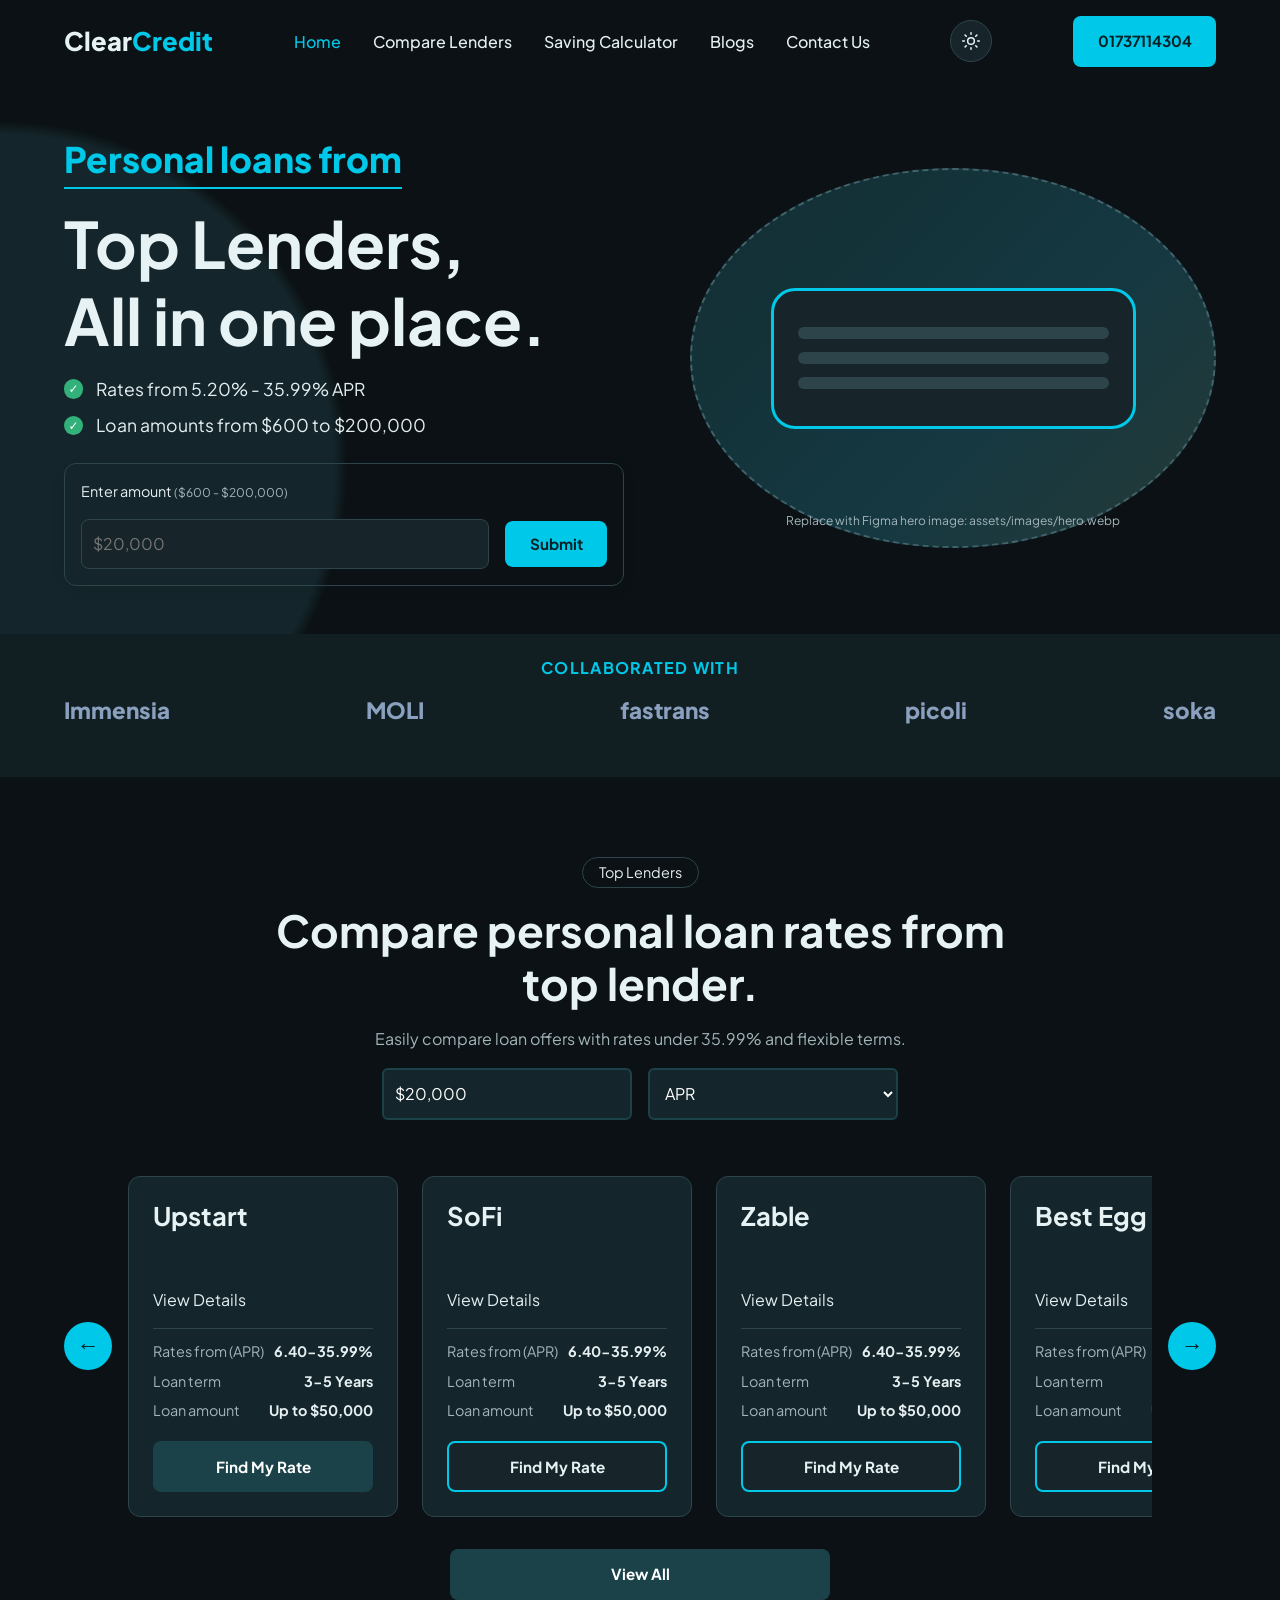
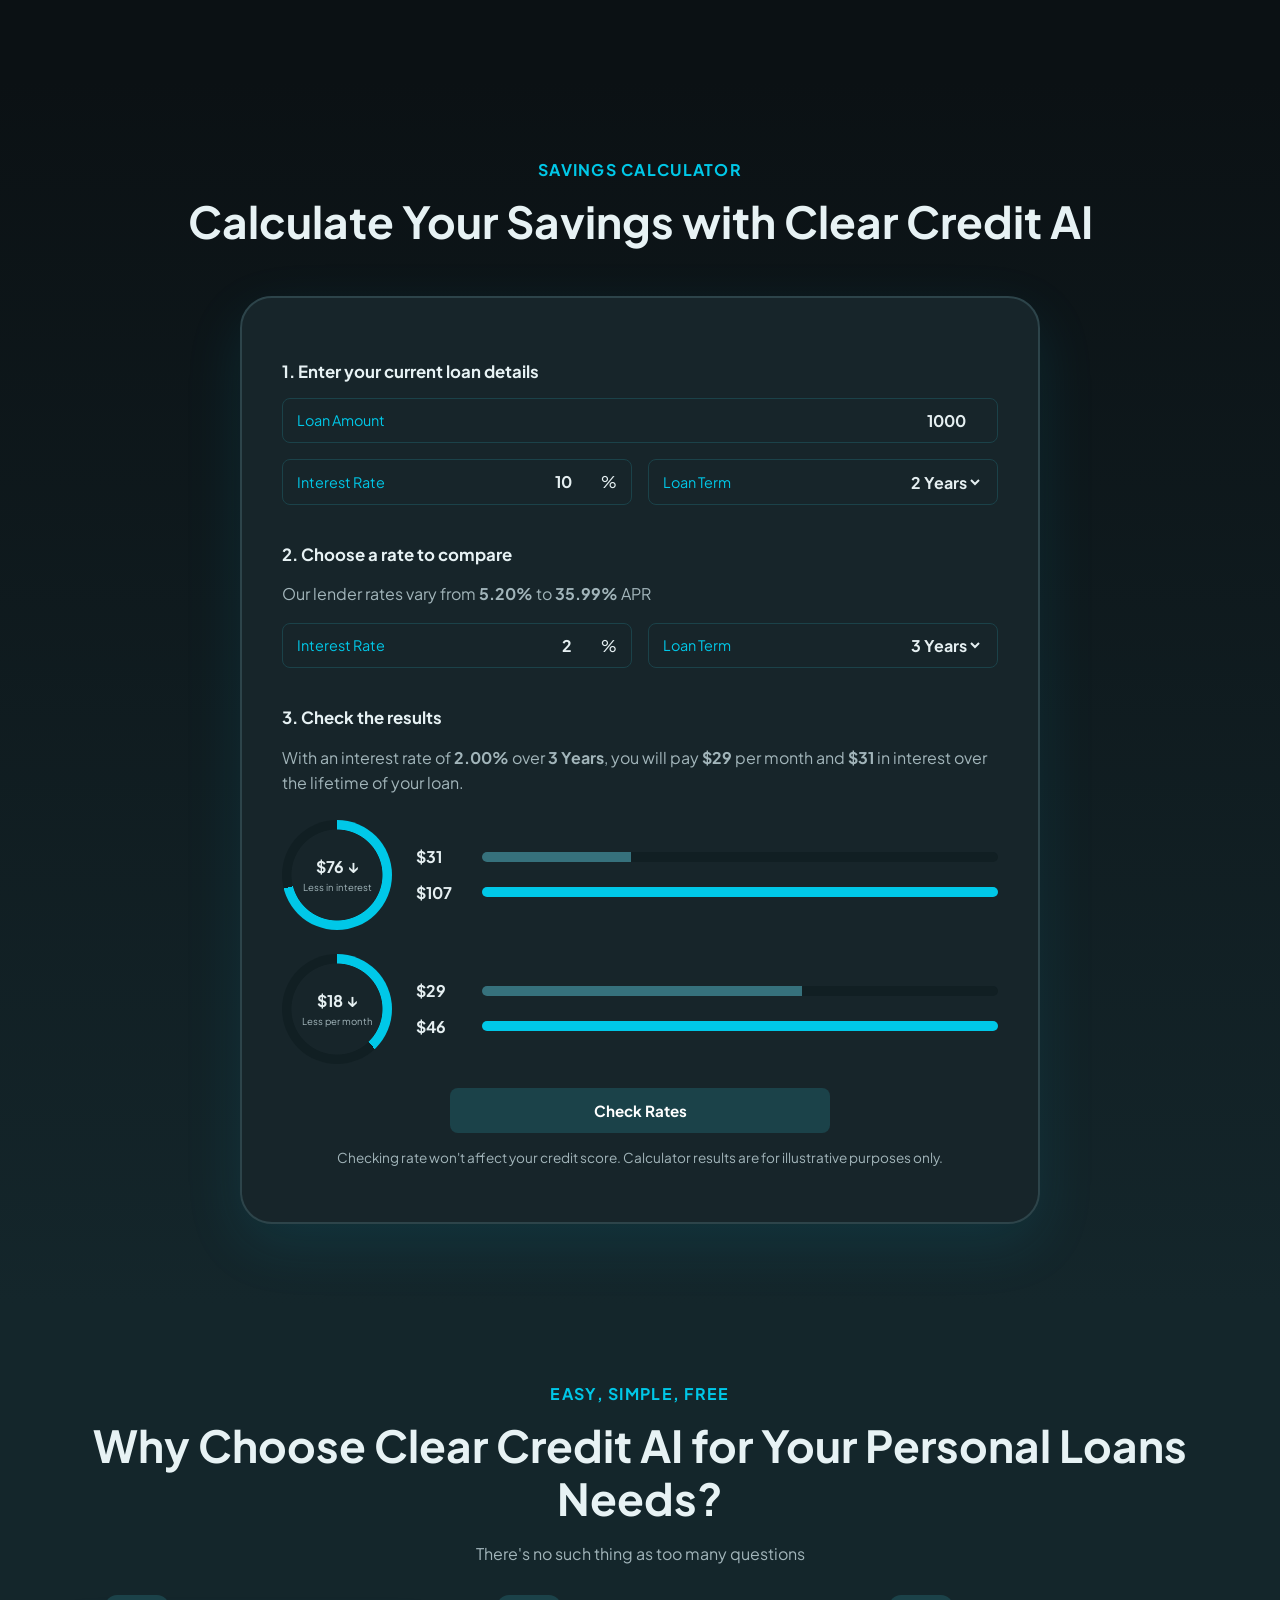
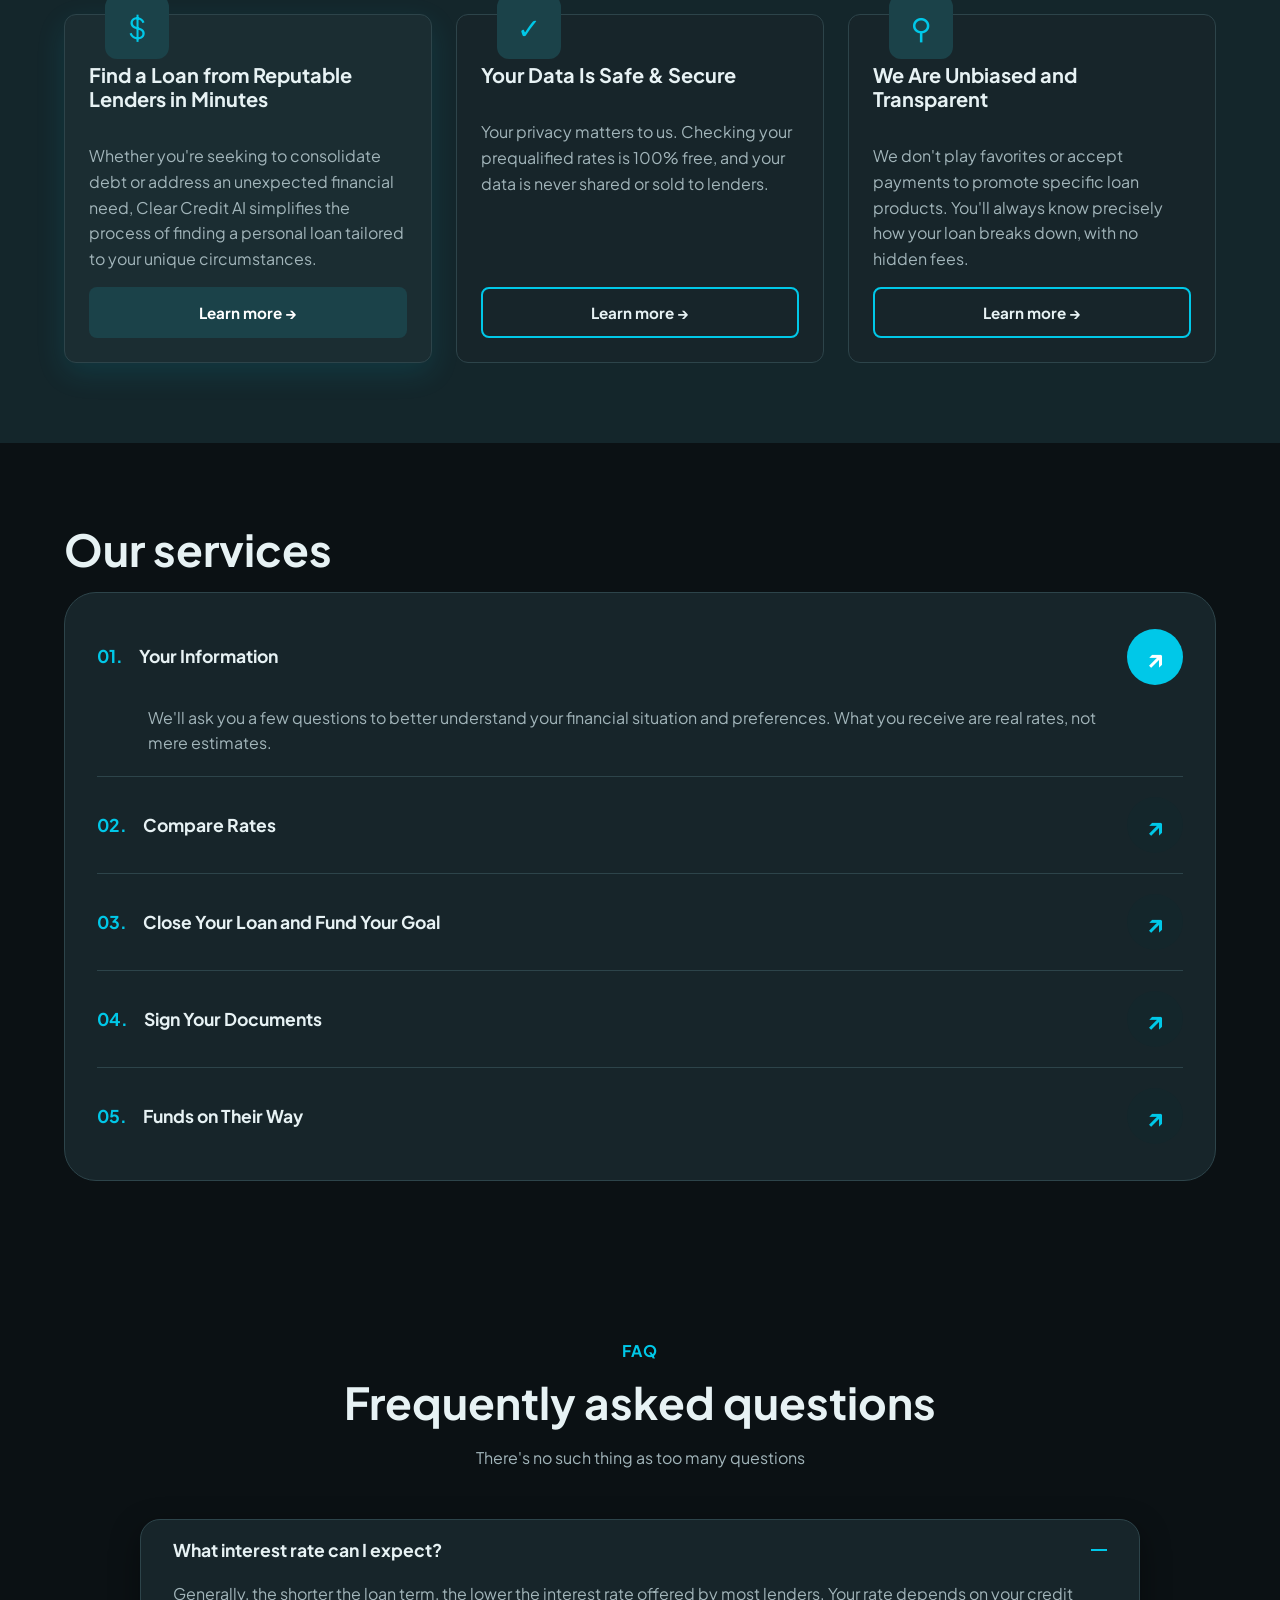
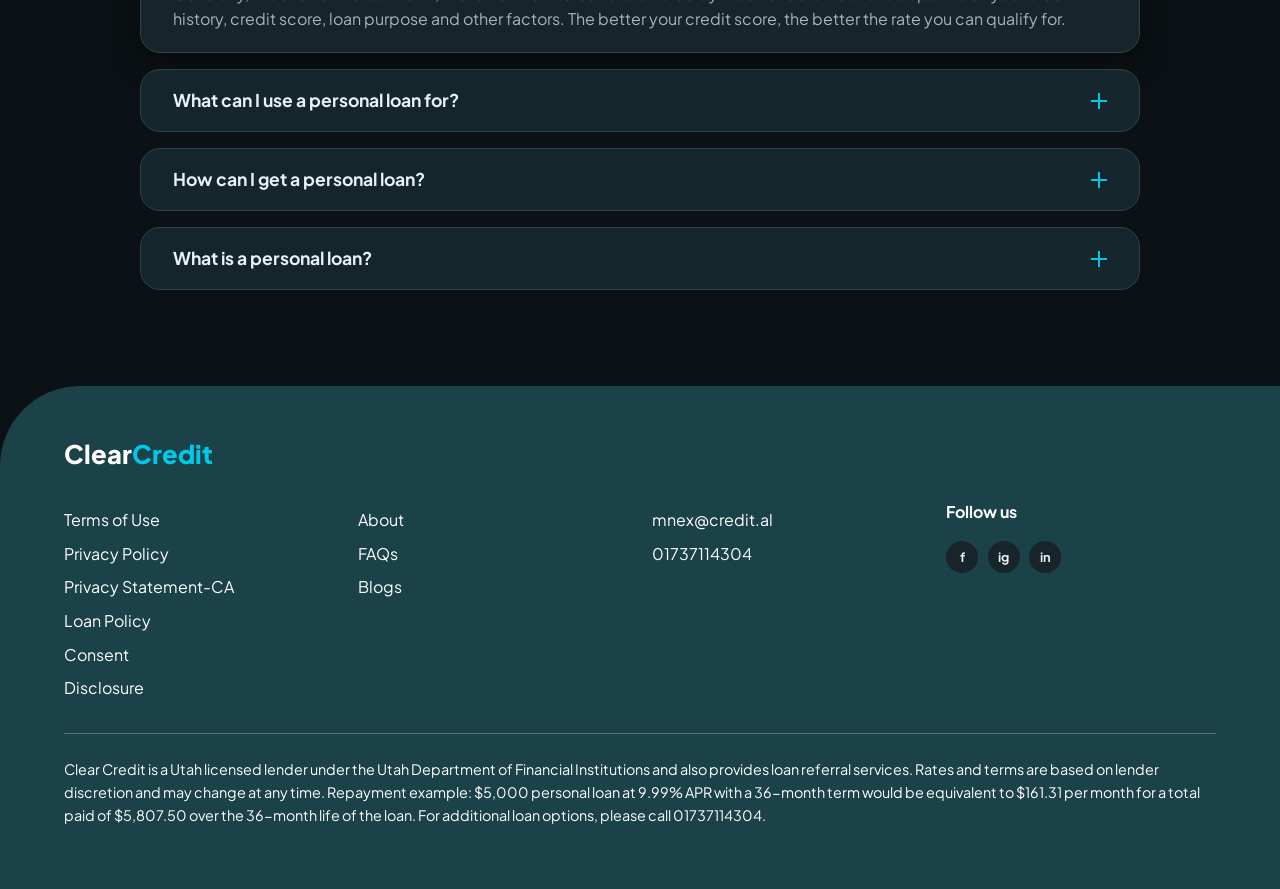
==== commit c08363cc: "fix: correct contact email" ====
--- a/index.html
+++ b/index.html
@@ -169,7 +169,7 @@
     <div class="foot-grid">
       <ul><li><a href="#">Terms of Use</a></li><li><a href="#">Privacy Policy</a></li><li><a href="#">Privacy Statement-CA</a></li><li><a href="#">Loan Policy</a></li><li><a href="#">Consent</a></li><li><a href="#">Disclosure</a></li></ul>
       <ul><li><a href="#">About</a></li><li><a href="#faq">FAQs</a></li><li><a href="#">Blogs</a></li></ul>
-      <ul><li><a href="mailto:Mnex@clearcredit.al">Mnex@clearcredit.al</a></li><li><a href="tel:+8801737114304">01737114304</a></li></ul>
+      <ul><li><a href="mailto:mnex@credit.al">mnex@credit.al</a></li><li><a href="tel:+8801737114304">01737114304</a></li></ul>
       <div><b>Follow us</b><p class="social"><a href="#" aria-label="Facebook">f</a><a href="#" aria-label="Instagram">ig</a><a href="https://www.linkedin.com/company/mnex-group-ltd/posts/" aria-label="LinkedIn" target="_blank" rel="noopener noreferrer">in</a></p></div>
     </div>
     <p class="legal">Clear Credit is a Utah licensed lender under the Utah Department of Financial Institutions and also provides loan referral services. Rates and terms are based on lender discretion and may change at any time. Repayment example: $5,000 personal loan at 9.99% APR with a 36-month term would be equivalent to $161.31 per month for a total paid of $5,807.50 over the 36-month life of the loan. For additional loan options, please call 01737114304.</p>
